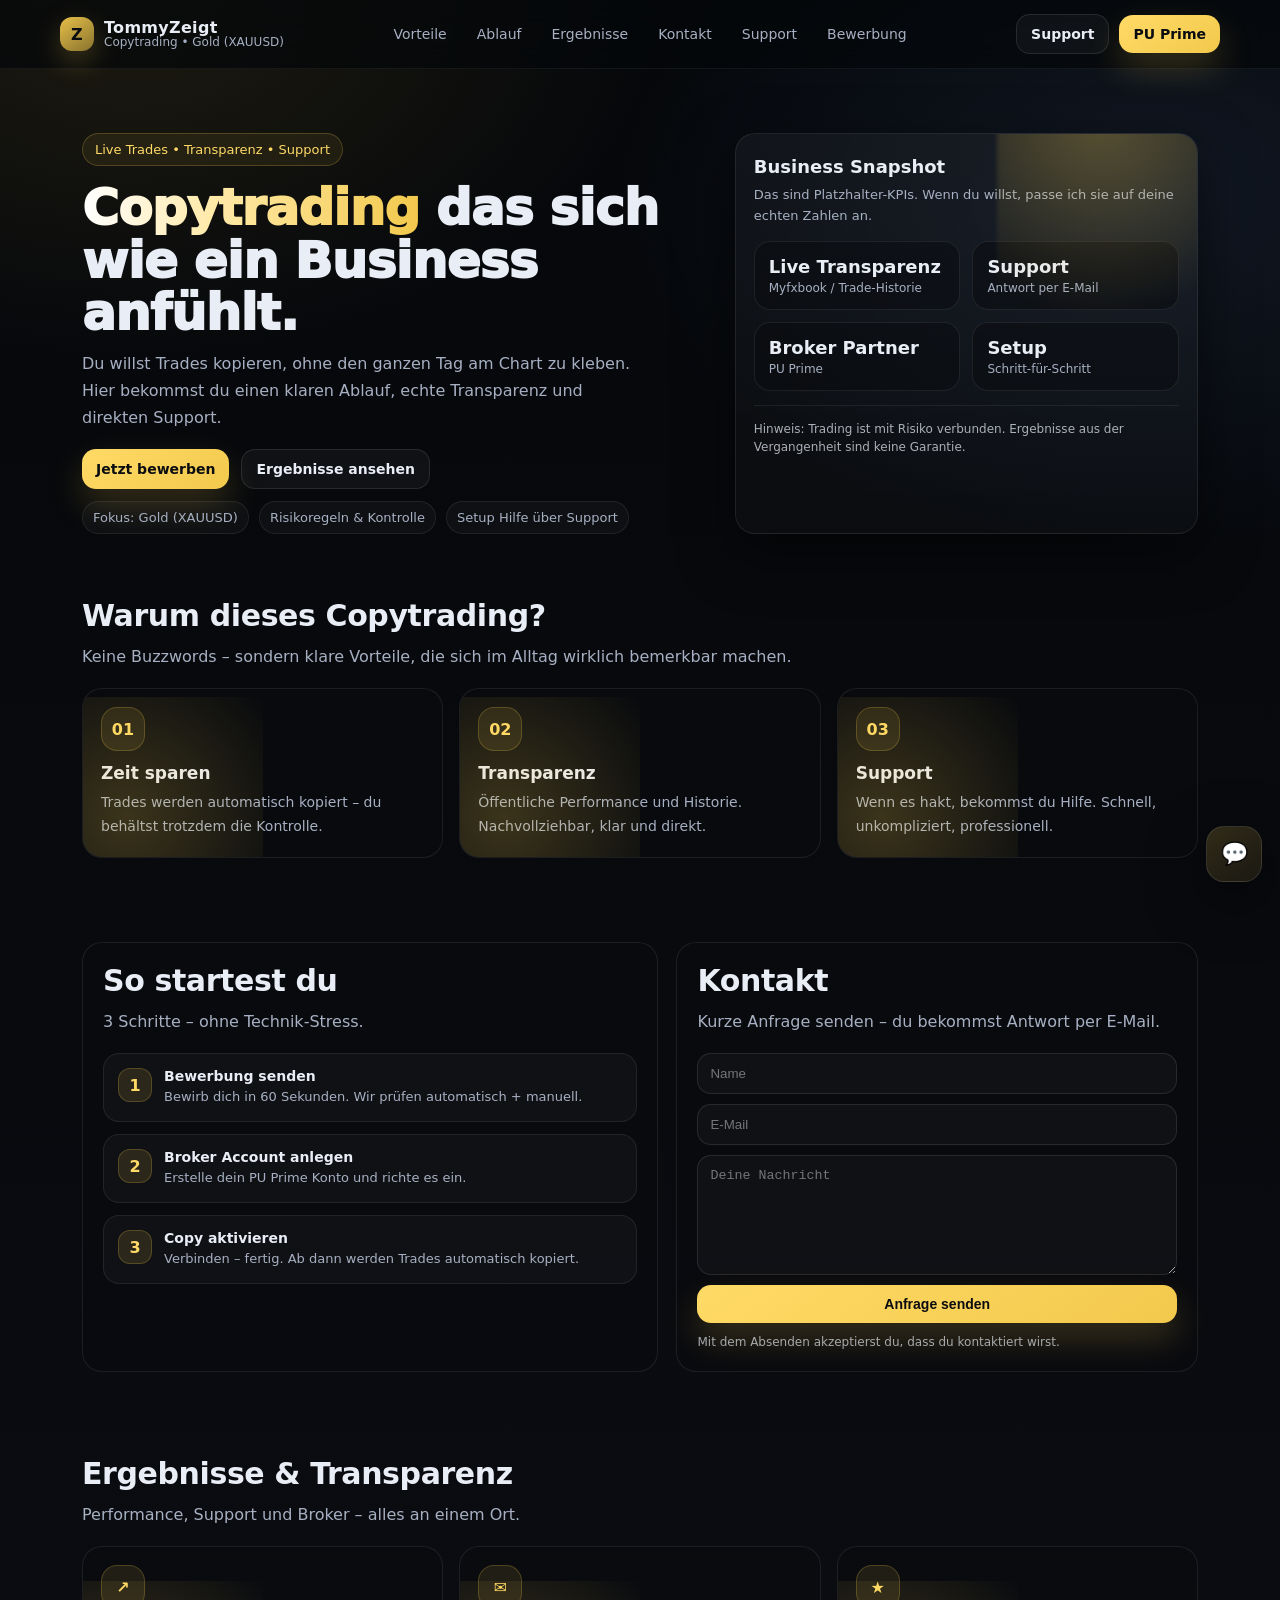
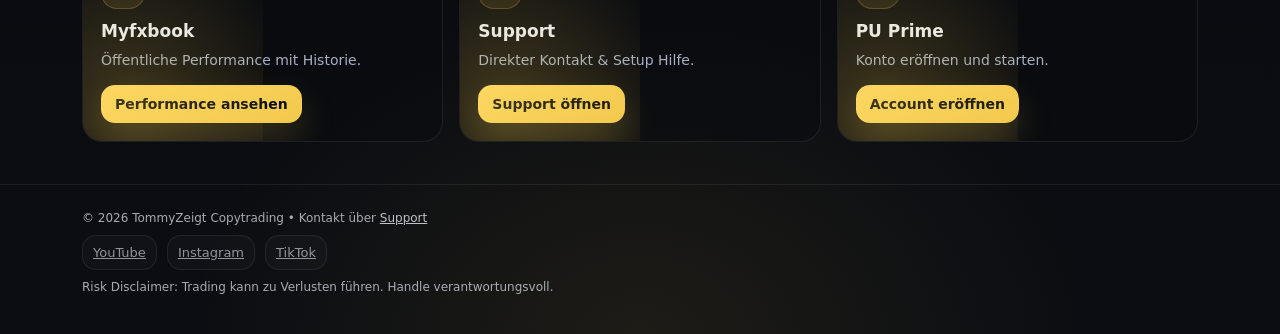
==== index.html @ 6c04a6e8 "Add files via upload" ====
<!doctype html>
<html lang="de">
<head>
  <meta charset="utf-8" />
  <meta name="viewport" content="width=device-width, initial-scale=1" />
  <title>TommyZeigt Copytrading</title>
  <meta name="description" content="Copytrading für XAUUSD (Gold) – klare Regeln, Transparenz, Support. Starte in wenigen Minuten." />
  <link rel="icon" href="assets/favicon.svg" />
  <style>
:root{
  --bg0:#05070a; --bg1:#0b0d12;
  --text:#e9edf5; --muted:#a7b0c2;
  --gold:#f2c94c; --gold2:#ffda66;
  --shadow: 0 18px 55px rgba(0,0,0,.55);
  --radius:20px; --max:1160px;
  --font: ui-sans-serif, system-ui, -apple-system, Segoe UI, Roboto, Helvetica, Arial, "Apple Color Emoji","Segoe UI Emoji";
}
*{box-sizing:border-box}
html{scroll-behavior:smooth}
body{
  margin:0; font-family:var(--font); color:var(--text);
  background:
    radial-gradient(900px 600px at 10% 0%, rgba(242,201,76,.10), transparent 60%),
    radial-gradient(900px 600px at 90% 10%, rgba(120,170,255,.10), transparent 60%),
    radial-gradient(700px 520px at 50% 100%, rgba(242,201,76,.08), transparent 65%),
    linear-gradient(180deg, var(--bg0), var(--bg1));
}
a{color:inherit; text-decoration:none}
.container{max-width:var(--max); margin:0 auto; padding:0 22px}
.nav{
  position:sticky; top:0; z-index:50;
  backdrop-filter: blur(14px);
  background: rgba(5,7,10,.72);
  border-bottom:1px solid rgba(255,255,255,.06);
}
.nav-inner{display:flex; align-items:center; justify-content:space-between; padding:14px 0; gap:14px}
.brand{display:flex; align-items:center; gap:10px}
.logo{
  width:34px; height:34px; border-radius:12px;
  background: linear-gradient(145deg, rgba(242,201,76,.95), rgba(242,201,76,.55));
  box-shadow: 0 10px 28px rgba(242,201,76,.25);
  position:relative;
}
.logo:after{
  content:"Z"; position:absolute; inset:0;
  display:flex; align-items:center; justify-content:center;
  font-weight:900; letter-spacing:.5px; color:#0a0c10;
}
.brand-text{display:flex; flex-direction:column; line-height:1.1}
.brand-text .top{font-weight:850; letter-spacing:.3px}
.brand-text .sub{font-size:12px; color:var(--muted)}
.links{display:flex; gap:10px; align-items:center; flex-wrap:wrap}
.links a{font-size:14px; color:var(--muted); padding:8px 10px; border-radius:12px}
.links a:hover{color:var(--text); background:rgba(255,255,255,.04)}
.cta{display:flex; gap:10px; align-items:center; flex-wrap:wrap; justify-content:flex-end}
.btn{
  display:inline-flex; align-items:center; justify-content:center; gap:10px;
  padding:11px 14px; border-radius:14px;
  border:1px solid rgba(255,255,255,.10);
  background:rgba(255,255,255,.04);
  color:var(--text); font-weight:800; font-size:14px;
  transition: transform .12s ease, background .12s ease, border-color .12s ease;
}
.btn:hover{transform: translateY(-1px); background:rgba(255,255,255,.06); border-color:rgba(255,255,255,.14)}
.btn-gold{
  background: linear-gradient(145deg, var(--gold2), var(--gold));
  color:#0a0c10; border:0;
  box-shadow: 0 16px 35px rgba(242,201,76,.20);
}
.btn-gold:hover{transform: translateY(-1px); box-shadow: 0 18px 45px rgba(242,201,76,.28)}
.hero{padding:64px 0 22px}
.hero-grid{display:grid; grid-template-columns: 1.15fr .85fr; gap:26px; align-items:stretch}
.kicker{
  display:inline-flex; align-items:center; gap:10px;
  padding:8px 12px; border-radius:999px;
  border:1px solid rgba(242,201,76,.22);
  background:rgba(242,201,76,.08);
  color:var(--gold2); font-size:13px;
}
.h1{margin:16px 0 10px; font-size:50px; line-height:1.05; letter-spacing:-.8px; font-weight:920}
.grad{
  background: linear-gradient(90deg, #ffffff, #ffe9a6 40%, #f2c94c);
  -webkit-background-clip:text; background-clip:text; color:transparent;
}
.lead{color:var(--muted); font-size:16px; line-height:1.7; margin:0 0 18px; max-width:56ch}
.hero-actions{display:flex; gap:12px; flex-wrap:wrap; margin:18px 0 10px}
.badges{display:flex; gap:10px; flex-wrap:wrap; margin-top:12px}
.badge{
  font-size:13px; color:var(--muted);
  padding:8px 10px; border-radius:999px;
  border:1px solid rgba(255,255,255,.08);
  background:rgba(255,255,255,.03);
}
.card{
  background: linear-gradient(180deg, rgba(255,255,255,.04), rgba(255,255,255,.02));
  border:1px solid rgba(255,255,255,.08);
  border-radius: var(--radius);
  box-shadow: var(--shadow);
}
.hero-card{padding:18px; position:relative; overflow:hidden; min-height: 320px}
.hero-card:before{
  content:""; position:absolute; inset:-120px -140px auto auto;
  width:340px; height:340px;
  background: radial-gradient(circle at 30% 30%, rgba(242,201,76,.30), transparent 60%);
  filter: blur(2px);
}
.hero-card h3{margin:4px 0 8px; font-size:18px}
.mini{color:var(--muted); font-size:13px; line-height:1.6}
.stat-grid{display:grid; grid-template-columns: 1fr 1fr; gap:12px; margin-top:14px}
.stat{padding:14px; border-radius:16px; background: rgba(10,12,16,.55); border:1px solid rgba(255,255,255,.08)}
.stat .v{font-size:18px; font-weight:850}
.stat .k{font-size:12px; color:var(--muted); margin-top:4px}
.sep{height:1px; background: rgba(255,255,255,.07); margin:14px 0}
.note{font-size:12px; color:rgba(233,237,245,.72); line-height:1.5}

.section{padding:42px 0}
.section h2{margin:0 0 10px; font-size:30px; letter-spacing:-.4px; font-weight:900}
.section p.top{margin:0 0 18px; color:var(--muted); line-height:1.7}
.grid3{display:grid; grid-template-columns: repeat(3, 1fr); gap:16px}
.feature{
  padding:18px; border-radius: var(--radius);
  background: rgba(10,12,16,.55);
  border: 1px solid rgba(255,255,255,.08);
  position:relative; overflow:hidden;
}
.feature:before{
  content:""; position:absolute; inset:auto auto -180px -160px;
  width:340px; height:340px;
  background: radial-gradient(circle at 60% 35%, rgba(242,201,76,.22), transparent 60%);
}
.icon{
  width:44px; height:44px; border-radius:16px;
  display:flex; align-items:center; justify-content:center;
  background: rgba(242,201,76,.10);
  border:1px solid rgba(242,201,76,.22);
  color: var(--gold2); font-weight:900;
}
.feature h3{margin:12px 0 8px; font-size:17px}
.feature p{margin:0; color:var(--muted); line-height:1.7; font-size:14px}

.split{display:grid; grid-template-columns: 1.05fr .95fr; gap:18px; align-items:stretch}
.panel{padding:20px; border-radius: var(--radius); background: rgba(10,12,16,.55); border:1px solid rgba(255,255,255,.08)}
.steps{display:grid; gap:12px}
.step{display:flex; gap:12px; align-items:flex-start; padding:14px; border-radius:16px; background: rgba(255,255,255,.03); border:1px solid rgba(255,255,255,.08)}
.num{width:34px; height:34px; border-radius:12px; display:flex; align-items:center; justify-content:center; background: rgba(242,201,76,.12); border:1px solid rgba(242,201,76,.22); color: var(--gold2); font-weight:900; flex: 0 0 auto}
.step b{display:block; font-size:14px; margin-bottom:3px}
.step span{display:block; color:var(--muted); font-size:13px; line-height:1.55}

.form{display:grid; gap:10px}
.input{width:100%; padding:12px 12px; border-radius:14px; border:1px solid rgba(255,255,255,.10); background: rgba(255,255,255,.03); color:var(--text); outline:none}
textarea.input{min-height:120px; resize:vertical}
.small{font-size:12px; color:rgba(233,237,245,.68); line-height:1.5}

.footer{padding:26px 0 40px; border-top:1px solid rgba(255,255,255,.07); color:rgba(233,237,245,.70); font-size:12px}
.footer a{color:rgba(233,237,245,.80); text-decoration:underline}
.tz-social{display:flex; gap:10px; align-items:center; flex-wrap:wrap; margin-top:10px}
.tz-social a{display:inline-flex; align-items:center; gap:8px; padding:9px 10px; border-radius:14px; border:1px solid rgba(255,255,255,.10); background: rgba(255,255,255,.03); color: rgba(233,237,245,.80); font-size:13px; opacity:.75; pointer-events:none}

.toast{position:fixed; left:50%; bottom:22px; transform:translateX(-50%); background: rgba(10,12,16,.85); border:1px solid rgba(255,255,255,.10); color: var(--text); padding:12px 14px; border-radius:14px; box-shadow: var(--shadow); display:none; max-width: min(720px, calc(100% - 28px))}
.toast.show{display:block; animation: pop .18s ease}
@keyframes pop{from{transform:translateX(-50%) translateY(6px); opacity:0} to{transform:translateX(-50%) translateY(0); opacity:1}}

@media (max-width: 980px){ .hero-grid, .split{grid-template-columns:1fr} .h1{font-size:40px} }
@media (max-width: 760px){ .grid3{grid-template-columns:1fr} .links{display:none} }

/* Chat Widget */
.tz-support-fab{
  position: fixed; right: 18px; bottom: 18px; z-index: 9999;
  width: 56px; height: 56px; border-radius: 18px;
  border: 1px solid rgba(255,255,255,.10);
  background: linear-gradient(145deg, rgba(242,201,76,.18), rgba(242,201,76,.08));
  color: #e9edf5; font-size: 22px; cursor: pointer;
  box-shadow: var(--shadow);
  transition: transform .12s ease, filter .12s ease;
}
.tz-support-fab:hover{ transform: translateY(-1px); filter: brightness(1.08); }
.tz-chat{
  position: fixed; right: 18px; bottom: 86px; z-index: 10000;
  width: min(380px, calc(100vw - 36px));
  border-radius: 20px;
  border: 1px solid rgba(255,255,255,.10);
  background: rgba(10,12,16,.92);
  backdrop-filter: blur(12px);
  box-shadow: var(--shadow);
  overflow: hidden;
  display: none;
}
.tz-chat.show{ display:block; animation: tzPop .18s ease; }
@keyframes tzPop{ from{ transform: translateY(8px); opacity:0 } to{ transform: translateY(0); opacity:1 } }
.tz-chat-head{
  display:flex; align-items:center; justify-content:space-between; gap:10px;
  padding: 12px 12px;
  border-bottom: 1px solid rgba(255,255,255,.08);
  background: rgba(255,255,255,.03);
}
.tz-chat-title{ font-weight: 900; letter-spacing:.2px; }
.tz-chat-actions{ display:flex; gap:8px; align-items:center; }
.tz-chip{
  padding: 7px 9px; border-radius: 12px;
  border: 1px solid rgba(255,255,255,.10);
  background: rgba(255,255,255,.04);
  color: rgba(233,237,245,.92);
  font-weight: 800; font-size: 12px; cursor:pointer;
}
.tz-chat-close{
  padding: 7px 10px; border-radius: 12px;
  border: 1px solid rgba(255,255,255,.10);
  background: rgba(255,255,255,.04);
  color: rgba(233,237,245,.92);
  font-weight: 900; cursor:pointer;
}
.tz-chat-body{ padding: 12px; height: 180px; overflow: auto; }
.tz-bubble{
  max-width: 90%;
  padding: 10px 12px;
  border-radius: 16px;
  margin: 0 0 10px;
  border: 1px solid rgba(255,255,255,.10);
  font-size: 13px;
  line-height: 1.5;
}
.tz-bubble-bot{ background: rgba(242,201,76,.08); border-color: rgba(242,201,76,.18); color: rgba(233,237,245,.92); }
.tz-bubble-user{ margin-left:auto; background: rgba(255,255,255,.04); color: rgba(233,237,245,.88); }
.tz-chat-form{ padding: 12px; display:grid; gap: 8px; border-top: 1px solid rgba(255,255,255,.08); }
.tz-chat-input{
  width: 100%; padding: 10px 10px; border-radius: 14px;
  border: 1px solid rgba(255,255,255,.10);
  background: rgba(255,255,255,.03);
  color: rgba(233,237,245,.92);
  outline: none; font-size: 13px;
}
.tz-chat-textarea{ min-height: 84px; resize: vertical; }
.tz-chat-send{
  padding: 11px 12px; border-radius: 14px; border: 0;
  background: linear-gradient(145deg, rgba(255,218,102,.95), rgba(242,201,76,.85));
  color: #0a0c10; font-weight: 900; cursor: pointer;
}
.tz-chat-small{ font-size: 12px; color: rgba(233,237,245,.68); line-height: 1.45; }
  </style>
</head>
<body>
  <header class="nav">
    <div class="container nav-inner">
      <div class="brand">
        <div class="logo" aria-hidden="true"></div>
        <div class="brand-text">
          <div class="top">TommyZeigt</div>
          <div class="sub">Copytrading • Gold (XAUUSD)</div>
        </div>
      </div>

      <nav class="links" aria-label="Seitenmenü">
        <a href="#vorteile" data-scroll>Vorteile</a>
        <a href="#ablauf" data-scroll>Ablauf</a>
        <a href="#proof" data-scroll>Ergebnisse</a>
        <a href="#kontakt" data-scroll>Kontakt</a>
        <a href="support.html">Support</a>
        <a href="apply.html">Bewerbung</a>
      </nav>

      <div class="cta">
        <a class="btn" href="support.html">Support</a>
        <a class="btn btn-gold" href="https://de.puprime.partners/forex-trading-account/?utm_source=promo&utm_medium=social&utm_campaign=RAF&utm_term=NA&utm_content=NA&c=jOA3lsRMqyLSI0uMpPz5Yw==" target="_blank" rel="noopener">PU Prime</a>
      </div>
    </div>
  </header>

  <main>
    <section class="hero">
      <div class="container hero-grid">
        <div>
          <div class="kicker">Live Trades • Transparenz • Support</div>
          <h1 class="h1"><span class="grad">Copytrading</span> das sich wie ein Business anfühlt.</h1>
          <p class="lead">Du willst Trades kopieren, ohne den ganzen Tag am Chart zu kleben. Hier bekommst du einen klaren Ablauf, echte Transparenz und direkten Support.</p>

          <div class="hero-actions">
            <a class="btn btn-gold" href="apply.html">Jetzt bewerben</a>
            <a class="btn" href="#proof" data-scroll>Ergebnisse ansehen</a>
          </div>

          <div class="badges">
            <div class="badge">Fokus: Gold (XAUUSD)</div>
            <div class="badge">Risikoregeln & Kontrolle</div>
            <div class="badge">Setup Hilfe über Support</div>
          </div>
        </div>

        <aside class="card hero-card">
          <h3>Business Snapshot</h3>
          <div class="mini">Das sind Platzhalter-KPIs. Wenn du willst, passe ich sie auf deine echten Zahlen an.</div>

          <div class="stat-grid" role="list">
            <div class="stat" role="listitem">
              <div class="v">Live Transparenz</div>
              <div class="k">Myfxbook / Trade-Historie</div>
            </div>
            <div class="stat" role="listitem">
              <div class="v">Support</div>
              <div class="k">Antwort per E-Mail</div>
            </div>
            <div class="stat" role="listitem">
              <div class="v">Broker Partner</div>
              <div class="k">PU Prime</div>
            </div>
            <div class="stat" role="listitem">
              <div class="v">Setup</div>
              <div class="k">Schritt-für-Schritt</div>
            </div>
          </div>

          <div class="sep"></div>
          <div class="note">Hinweis: Trading ist mit Risiko verbunden. Ergebnisse aus der Vergangenheit sind keine Garantie.</div>
        </aside>
      </div>
    </section>

    <section id="vorteile" class="section">
      <div class="container">
        <h2>Warum dieses Copytrading?</h2>
        <p class="top">Keine Buzzwords – sondern klare Vorteile, die sich im Alltag wirklich bemerkbar machen.</p>

        <div class="grid3">
          <div class="feature">
            <div class="icon">01</div>
            <h3>Zeit sparen</h3>
            <p>Trades werden automatisch kopiert – du behältst trotzdem die Kontrolle.</p>
          </div>
          <div class="feature">
            <div class="icon">02</div>
            <h3>Transparenz</h3>
            <p>Öffentliche Performance und Historie. Nachvollziehbar, klar und direkt.</p>
          </div>
          <div class="feature">
            <div class="icon">03</div>
            <h3>Support</h3>
            <p>Wenn es hakt, bekommst du Hilfe. Schnell, unkompliziert, professionell.</p>
          </div>
        </div>
      </div>
    </section>

    <section id="ablauf" class="section">
      <div class="container split">
        <div class="panel">
          <h2>So startest du</h2>
          <p class="top">3 Schritte – ohne Technik-Stress.</p>

          <div class="steps">
            <div class="step">
              <div class="num">1</div>
              <div>
                <b>Bewerbung senden</b>
                <span>Bewirb dich in 60 Sekunden. Wir prüfen automatisch + manuell.</span>
              </div>
            </div>
            <div class="step">
              <div class="num">2</div>
              <div>
                <b>Broker Account anlegen</b>
                <span>Erstelle dein PU Prime Konto und richte es ein.</span>
              </div>
            </div>
            <div class="step">
              <div class="num">3</div>
              <div>
                <b>Copy aktivieren</b>
                <span>Verbinden – fertig. Ab dann werden Trades automatisch kopiert.</span>
              </div>
            </div>
          </div>
        </div>

        <div class="panel" id="kontakt">
          <h2>Kontakt</h2>
          <p class="top">Kurze Anfrage senden – du bekommst Antwort per E-Mail.</p>

          <form id="leadForm" class="form" action="https://formspree.io/f/mkovrqqq" method="POST">
            <input type="hidden" name="_subject" value="Lead – TommyZeigt Website" />
            <input type="hidden" name="_redirect" value="thankyou.html" />
            <input class="input" type="text" name="name" placeholder="Name" required />
            <input class="input" type="email" name="email" placeholder="E-Mail" required />
            <textarea class="input" name="message" placeholder="Deine Nachricht"></textarea>
            <button class="btn btn-gold" type="submit">Anfrage senden</button>
            <div class="small">Mit dem Absenden akzeptierst du, dass du kontaktiert wirst.</div>
          </form>
        </div>
      </div>
    </section>

    <section id="proof" class="section">
      <div class="container">
        <h2>Ergebnisse & Transparenz</h2>
        <p class="top">Performance, Support und Broker – alles an einem Ort.</p>

        <div class="grid3">
          <div class="feature">
            <div class="icon">↗</div>
            <h3>Myfxbook</h3>
            <p>Öffentliche Performance mit Historie.</p>
            <div style="margin-top:12px">
              <a class="btn btn-gold" href="https://www.myfxbook.com/portfolio/tommyzeigt/11931259" target="_blank" rel="noopener">Performance ansehen</a>
            </div>
          </div>

          <div class="feature">
            <div class="icon">✉</div>
            <h3>Support</h3>
            <p>Direkter Kontakt & Setup Hilfe.</p>
            <div style="margin-top:12px">
              <a class="btn btn-gold" href="support.html">Support öffnen</a>
            </div>
          </div>

          <div class="feature">
            <div class="icon">★</div>
            <h3>PU Prime</h3>
            <p>Konto eröffnen und starten.</p>
            <div style="margin-top:12px">
              <a class="btn btn-gold" href="https://de.puprime.partners/forex-trading-account/?utm_source=promo&utm_medium=social&utm_campaign=RAF&utm_term=NA&utm_content=NA&c=jOA3lsRMqyLSI0uMpPz5Yw==" target="_blank" rel="noopener">Account eröffnen</a>
            </div>
          </div>
        </div>
      </div>
    </section>

    <section class="footer">
      <div class="container">
        <div>© <span id="y"></span> TommyZeigt Copytrading • Kontakt über <a href="support.html">Support</a></div>
        <div class="tz-social">
          <a href="#" aria-disabled="true">YouTube</a>
          <a href="#" aria-disabled="true">Instagram</a>
          <a href="#" aria-disabled="true">TikTok</a>
        </div>
        <div style="margin-top:10px">Risk Disclaimer: Trading kann zu Verlusten führen. Handle verantwortungsvoll.</div>
      </div>
    </section>
  </main>

  <div id="toast" class="toast" aria-live="polite"></div>

  <button id="tzSupportFab" class="tz-support-fab" type="button" aria-label="Support Chat öffnen">💬</button>

  <div id="tzChat" class="tz-chat" aria-hidden="true">
    <div class="tz-chat-head">
      <div class="tz-chat-title">Support</div>
      <div class="tz-chat-actions">
        <button type="button" class="tz-chip" data-lang="de">DE</button>
        <button type="button" class="tz-chip" data-lang="en">EN</button>
        <button type="button" class="tz-chat-close" aria-label="Schließen" id="tzChatClose">✕</button>
      </div>
    </div>

    <div class="tz-chat-body" id="tzChatBody">
      <div class="tz-bubble tz-bubble-bot" id="tzChatIntro"></div>
    </div>

    <form class="tz-chat-form" id="tzChatForm">
      <input class="tz-chat-input" name="email" type="email" placeholder="E-Mail" required />
      <input class="tz-chat-input" name="name" type="text" placeholder="Name" required />
      <textarea class="tz-chat-input tz-chat-textarea" name="message" placeholder="Nachricht" required></textarea>
      <button class="tz-chat-send" type="submit">Senden</button>
      <div class="tz-chat-small">Deine Nachricht wird per E-Mail zugestellt. Deine E-Mail bleibt verborgen.</div>
    </form>
  </div>

  <script>
(function(){
  const FORM_ENDPOINT = 'https://formspree.io/f/mkovrqqq';

  const toast = document.getElementById('toast');
  function showToast(msg){
    if(!toast) return;
    toast.textContent = msg;
    toast.classList.add('show');
    clearTimeout(window.__t);
    window.__t = setTimeout(()=>toast.classList.remove('show'), 3200);
  }

  document.querySelectorAll('a[data-scroll]').forEach(a=>{
    a.addEventListener('click', (e)=>{
      const id = a.getAttribute('href');
      if(id && id.startsWith('#')){
        e.preventDefault();
        const el = document.querySelector(id);
        if(el) el.scrollIntoView({behavior:'smooth', block:'start'});
      }
    });
  });

  const y = document.getElementById('y');
  if(y) y.textContent = new Date().getFullYear();

  const lead = document.getElementById('leadForm');
  if(lead) lead.addEventListener('submit', ()=>showToast('Wird gesendet…'));

  const fab = document.getElementById('tzSupportFab');
  const chat = document.getElementById('tzChat');
  const closeBtn = document.getElementById('tzChatClose');
  const intro = document.getElementById('tzChatIntro');
  const body = document.getElementById('tzChatBody');
  const form = document.getElementById('tzChatForm');
  let lang = (navigator.language || 'de').toLowerCase().startsWith('de') ? 'de' : 'en';

  const copy = {
    de: {
      intro: "Hi 👋 Schreib hier deine Anfrage. Deine Nachricht wird per E-Mail zugestellt.",
      sent: "Gesendet ✅ Wir melden uns so schnell wie möglich.",
      err: "Konnte gerade nicht senden. Bitte später nochmal versuchen."
    },
    en: {
      intro: "Hi 👋 Send your request here. Your message will be delivered by email.",
      sent: "Sent ✅ We'll reply as soon as possible.",
      err: "Could not send right now. Please try again later."
    }
  };

  function setLang(l){
    lang = l;
    if(intro) intro.textContent = copy[lang].intro;
  }

  function bubble(text, cls){
    if(!body) return;
    const div = document.createElement('div');
    div.className = 'tz-bubble ' + cls;
    div.textContent = text;
    body.appendChild(div);
    body.scrollTop = body.scrollHeight;
  }

  async function send(payload){
    const res = await fetch(FORM_ENDPOINT, {
      method: "POST",
      headers: { "Accept":"application/json", "Content-Type":"application/json" },
      body: JSON.stringify(payload)
    });
    return res.ok;
  }

  function openChat(){
    if(!chat) return;
    chat.classList.add('show');
    chat.setAttribute('aria-hidden','false');
    setLang(lang);
  }

  function closeChat(){
    if(!chat) return;
    chat.classList.remove('show');
    chat.setAttribute('aria-hidden','true');
  }

  fab?.addEventListener('click', ()=> (chat?.classList.contains('show') ? closeChat() : openChat()));
  closeBtn?.addEventListener('click', closeChat);
  document.querySelectorAll('.tz-chip[data-lang]').forEach(b=>{
    b.addEventListener('click', ()=>setLang(b.getAttribute('data-lang')));
  });

  form?.addEventListener('submit', async (e)=>{
    e.preventDefault();
    const fd = new FormData(form);
    const name = String(fd.get('name')||'').trim();
    const email = String(fd.get('email')||'').trim();
    const message = String(fd.get('message')||'').trim();
    if(!name || !email || !message) return;

    bubble(name + ": " + message, "tz-bubble-user");
    const ok = await send({ name, email, message, source:"LiveChat", page: location.pathname });
    bubble(ok ? copy[lang].sent : copy[lang].err, "tz-bubble-bot");
    if(ok) form.reset();
  });
})();
  </script>
</body>
</html>
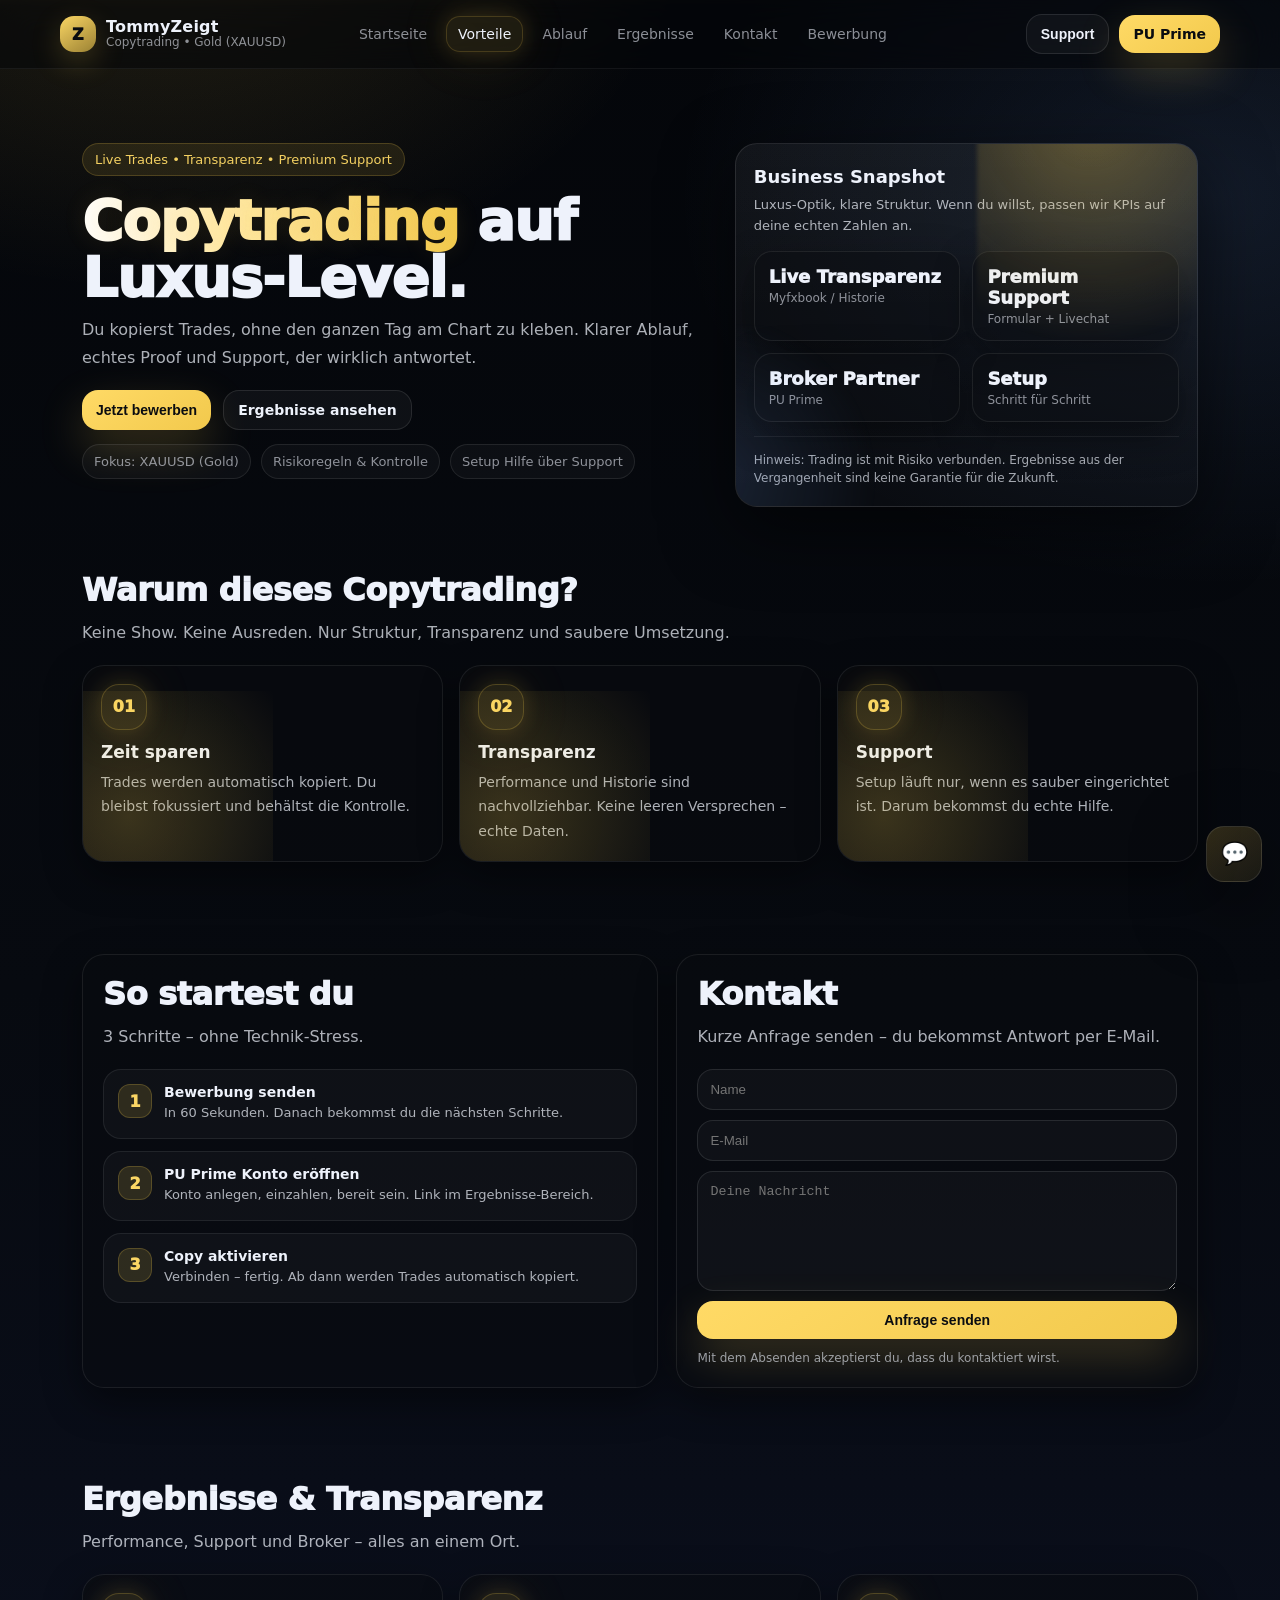
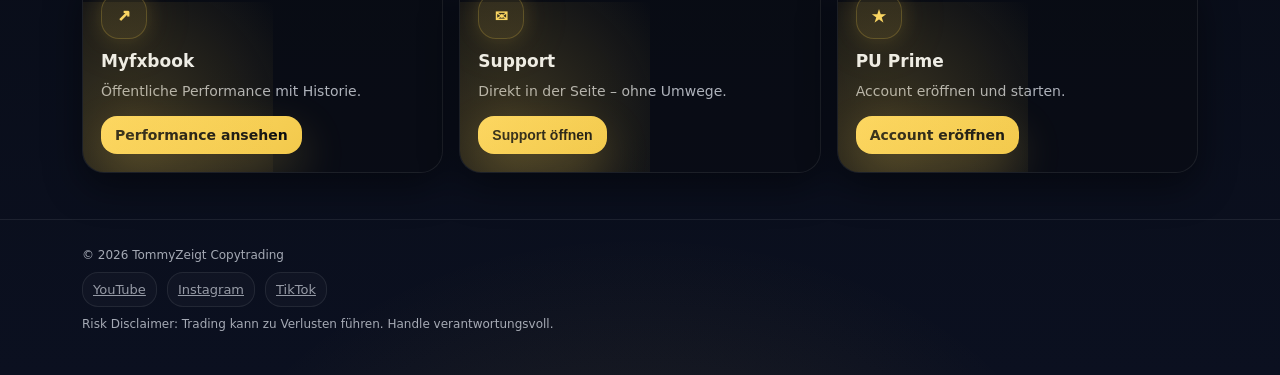
==== commit f3e883f1: "Add files via upload" ====
--- a/index.html
+++ b/index.html
@@ -4,241 +4,216 @@
   <meta charset="utf-8" />
   <meta name="viewport" content="width=device-width, initial-scale=1" />
   <title>TommyZeigt Copytrading</title>
-  <meta name="description" content="Copytrading für XAUUSD (Gold) – klare Regeln, Transparenz, Support. Starte in wenigen Minuten." />
+  <meta name="description" content="Copytrading für XAUUSD (Gold) – Luxus-Branding, klare Regeln, Transparenz, Support. Starte in wenigen Minuten." />
   <link rel="icon" href="assets/favicon.svg" />
+  <meta name="theme-color" content="#05070a" />
   <style>
 :root{
-  --bg0:#05070a; --bg1:#0b0d12;
-  --text:#e9edf5; --muted:#a7b0c2;
-  --gold:#f2c94c; --gold2:#ffda66;
-  --shadow: 0 18px 55px rgba(0,0,0,.55);
-  --radius:20px; --max:1160px;
+  --bg0:#04060a;
+  --bg1:#070a10;
+  --bg2:#0b1020;
+  --stroke: rgba(255,255,255,.10);
+  --text:#eef2fb;
+  --muted: rgba(238,242,251,.72);
+  --muted2: rgba(238,242,251,.58);
+  --gold:#f2c94c;
+  --gold2:#ffda66;
+  --glow: 0 0 22px rgba(242,201,76,.18), 0 0 60px rgba(242,201,76,.10);
+  --shadow: 0 22px 70px rgba(0,0,0,.55);
+  --shadow2: 0 14px 38px rgba(0,0,0,.45);
+  --radius: 22px;
+  --max: 1160px;
   --font: ui-sans-serif, system-ui, -apple-system, Segoe UI, Roboto, Helvetica, Arial, "Apple Color Emoji","Segoe UI Emoji";
 }
-*{box-sizing:border-box}
-html{scroll-behavior:smooth}
+*{ box-sizing:border-box; }
+html{ scroll-behavior:smooth; }
 body{
-  margin:0; font-family:var(--font); color:var(--text);
+  margin:0;
+  font-family: var(--font);
+  color: var(--text);
   background:
-    radial-gradient(900px 600px at 10% 0%, rgba(242,201,76,.10), transparent 60%),
-    radial-gradient(900px 600px at 90% 10%, rgba(120,170,255,.10), transparent 60%),
-    radial-gradient(700px 520px at 50% 100%, rgba(242,201,76,.08), transparent 65%),
-    linear-gradient(180deg, var(--bg0), var(--bg1));
-}
-a{color:inherit; text-decoration:none}
-.container{max-width:var(--max); margin:0 auto; padding:0 22px}
+    radial-gradient(900px 650px at 12% -5%, rgba(242,201,76,.14), transparent 60%),
+    radial-gradient(900px 650px at 95% 10%, rgba(120,170,255,.12), transparent 60%),
+    radial-gradient(700px 520px at 50% 110%, rgba(242,201,76,.10), transparent 65%),
+    linear-gradient(180deg, var(--bg0), var(--bg1) 50%, var(--bg2));
+  overflow-x:hidden;
+}
+a{ color:inherit; text-decoration:none; }
+.container{ max-width: var(--max); margin: 0 auto; padding: 0 22px; }
+::selection{ background: rgba(242,201,76,.30); }
+
+.top-sheen{
+  position:fixed; inset:-40vh -30vw auto -30vw;
+  height:40vh;
+  background: radial-gradient(circle at 30% 40%, rgba(242,201,76,.12), transparent 55%);
+  pointer-events:none;
+  filter: blur(6px);
+  z-index:0;
+}
+
 .nav{
-  position:sticky; top:0; z-index:50;
-  backdrop-filter: blur(14px);
-  background: rgba(5,7,10,.72);
-  border-bottom:1px solid rgba(255,255,255,.06);
-}
-.nav-inner{display:flex; align-items:center; justify-content:space-between; padding:14px 0; gap:14px}
-.brand{display:flex; align-items:center; gap:10px}
+  position: sticky;
+  top: 0;
+  z-index: 50;
+  border-bottom: 1px solid rgba(255,255,255,.06);
+  background: rgba(5,7,10,.55);
+  backdrop-filter: blur(16px);
+}
+.nav-inner{
+  display:flex;
+  align-items:center;
+  justify-content:space-between;
+  padding: 14px 0;
+  gap: 14px;
+}
+.brand{ display:flex; align-items:center; gap: 10px; min-width: 210px; }
 .logo{
-  width:34px; height:34px; border-radius:12px;
-  background: linear-gradient(145deg, rgba(242,201,76,.95), rgba(242,201,76,.55));
-  box-shadow: 0 10px 28px rgba(242,201,76,.25);
+  width: 36px; height: 36px; border-radius: 14px;
+  background: linear-gradient(145deg, rgba(255,218,102,.98), rgba(242,201,76,.62));
+  box-shadow: 0 10px 30px rgba(242,201,76,.22);
   position:relative;
 }
 .logo:after{
-  content:"Z"; position:absolute; inset:0;
+  content:"Z";
+  position:absolute; inset:0;
   display:flex; align-items:center; justify-content:center;
-  font-weight:900; letter-spacing:.5px; color:#0a0c10;
-}
-.brand-text{display:flex; flex-direction:column; line-height:1.1}
-.brand-text .top{font-weight:850; letter-spacing:.3px}
-.brand-text .sub{font-size:12px; color:var(--muted)}
-.links{display:flex; gap:10px; align-items:center; flex-wrap:wrap}
-.links a{font-size:14px; color:var(--muted); padding:8px 10px; border-radius:12px}
-.links a:hover{color:var(--text); background:rgba(255,255,255,.04)}
-.cta{display:flex; gap:10px; align-items:center; flex-wrap:wrap; justify-content:flex-end}
+  font-weight: 950;
+  letter-spacing: .4px;
+  color:#0a0c10;
+}
+.brand-text{ display:flex; flex-direction:column; line-height:1.05; }
+.brand-text .top{ font-weight: 900; letter-spacing:.2px; }
+.brand-text .sub{ font-size: 12px; color: var(--muted2); }
+
+.links{ display:flex; gap: 8px; align-items:center; flex-wrap:wrap; justify-content:center; }
+.links a{
+  font-size: 14px;
+  color: var(--muted2);
+  padding: 9px 11px;
+  border-radius: 14px;
+  transition: background .15s ease, color .15s ease, transform .15s ease, box-shadow .15s ease;
+}
+.links a:hover{ color: var(--text); background: rgba(255,255,255,.05); transform: translateY(-1px); }
+.links a.active{ color: var(--text); background: rgba(242,201,76,.10); border: 1px solid rgba(242,201,76,.18); box-shadow: var(--glow); }
+
+.cta{ display:flex; gap: 10px; align-items:center; flex-wrap:wrap; justify-content:flex-end; min-width: 260px; }
+
 .btn{
-  display:inline-flex; align-items:center; justify-content:center; gap:10px;
-  padding:11px 14px; border-radius:14px;
-  border:1px solid rgba(255,255,255,.10);
-  background:rgba(255,255,255,.04);
-  color:var(--text); font-weight:800; font-size:14px;
-  transition: transform .12s ease, background .12s ease, border-color .12s ease;
-}
-.btn:hover{transform: translateY(-1px); background:rgba(255,255,255,.06); border-color:rgba(255,255,255,.14)}
-.btn-gold{
-  background: linear-gradient(145deg, var(--gold2), var(--gold));
-  color:#0a0c10; border:0;
-  box-shadow: 0 16px 35px rgba(242,201,76,.20);
-}
-.btn-gold:hover{transform: translateY(-1px); box-shadow: 0 18px 45px rgba(242,201,76,.28)}
-.hero{padding:64px 0 22px}
-.hero-grid{display:grid; grid-template-columns: 1.15fr .85fr; gap:26px; align-items:stretch}
-.kicker{
-  display:inline-flex; align-items:center; gap:10px;
-  padding:8px 12px; border-radius:999px;
-  border:1px solid rgba(242,201,76,.22);
-  background:rgba(242,201,76,.08);
-  color:var(--gold2); font-size:13px;
-}
-.h1{margin:16px 0 10px; font-size:50px; line-height:1.05; letter-spacing:-.8px; font-weight:920}
-.grad{
-  background: linear-gradient(90deg, #ffffff, #ffe9a6 40%, #f2c94c);
-  -webkit-background-clip:text; background-clip:text; color:transparent;
-}
-.lead{color:var(--muted); font-size:16px; line-height:1.7; margin:0 0 18px; max-width:56ch}
-.hero-actions{display:flex; gap:12px; flex-wrap:wrap; margin:18px 0 10px}
-.badges{display:flex; gap:10px; flex-wrap:wrap; margin-top:12px}
-.badge{
-  font-size:13px; color:var(--muted);
-  padding:8px 10px; border-radius:999px;
-  border:1px solid rgba(255,255,255,.08);
-  background:rgba(255,255,255,.03);
-}
-.card{
-  background: linear-gradient(180deg, rgba(255,255,255,.04), rgba(255,255,255,.02));
-  border:1px solid rgba(255,255,255,.08);
-  border-radius: var(--radius);
-  box-shadow: var(--shadow);
-}
-.hero-card{padding:18px; position:relative; overflow:hidden; min-height: 320px}
-.hero-card:before{
-  content:""; position:absolute; inset:-120px -140px auto auto;
-  width:340px; height:340px;
-  background: radial-gradient(circle at 30% 30%, rgba(242,201,76,.30), transparent 60%);
-  filter: blur(2px);
-}
-.hero-card h3{margin:4px 0 8px; font-size:18px}
-.mini{color:var(--muted); font-size:13px; line-height:1.6}
-.stat-grid{display:grid; grid-template-columns: 1fr 1fr; gap:12px; margin-top:14px}
-.stat{padding:14px; border-radius:16px; background: rgba(10,12,16,.55); border:1px solid rgba(255,255,255,.08)}
-.stat .v{font-size:18px; font-weight:850}
-.stat .k{font-size:12px; color:var(--muted); margin-top:4px}
-.sep{height:1px; background: rgba(255,255,255,.07); margin:14px 0}
-.note{font-size:12px; color:rgba(233,237,245,.72); line-height:1.5}
-
-.section{padding:42px 0}
-.section h2{margin:0 0 10px; font-size:30px; letter-spacing:-.4px; font-weight:900}
-.section p.top{margin:0 0 18px; color:var(--muted); line-height:1.7}
-.grid3{display:grid; grid-template-columns: repeat(3, 1fr); gap:16px}
-.feature{
-  padding:18px; border-radius: var(--radius);
-  background: rgba(10,12,16,.55);
-  border: 1px solid rgba(255,255,255,.08);
-  position:relative; overflow:hidden;
-}
-.feature:before{
-  content:""; position:absolute; inset:auto auto -180px -160px;
-  width:340px; height:340px;
-  background: radial-gradient(circle at 60% 35%, rgba(242,201,76,.22), transparent 60%);
-}
-.icon{
-  width:44px; height:44px; border-radius:16px;
-  display:flex; align-items:center; justify-content:center;
-  background: rgba(242,201,76,.10);
-  border:1px solid rgba(242,201,76,.22);
-  color: var(--gold2); font-weight:900;
-}
-.feature h3{margin:12px 0 8px; font-size:17px}
-.feature p{margin:0; color:var(--muted); line-height:1.7; font-size:14px}
-
-.split{display:grid; grid-template-columns: 1.05fr .95fr; gap:18px; align-items:stretch}
-.panel{padding:20px; border-radius: var(--radius); background: rgba(10,12,16,.55); border:1px solid rgba(255,255,255,.08)}
-.steps{display:grid; gap:12px}
-.step{display:flex; gap:12px; align-items:flex-start; padding:14px; border-radius:16px; background: rgba(255,255,255,.03); border:1px solid rgba(255,255,255,.08)}
-.num{width:34px; height:34px; border-radius:12px; display:flex; align-items:center; justify-content:center; background: rgba(242,201,76,.12); border:1px solid rgba(242,201,76,.22); color: var(--gold2); font-weight:900; flex: 0 0 auto}
-.step b{display:block; font-size:14px; margin-bottom:3px}
-.step span{display:block; color:var(--muted); font-size:13px; line-height:1.55}
-
-.form{display:grid; gap:10px}
-.input{width:100%; padding:12px 12px; border-radius:14px; border:1px solid rgba(255,255,255,.10); background: rgba(255,255,255,.03); color:var(--text); outline:none}
-textarea.input{min-height:120px; resize:vertical}
-.small{font-size:12px; color:rgba(233,237,245,.68); line-height:1.5}
-
-.footer{padding:26px 0 40px; border-top:1px solid rgba(255,255,255,.07); color:rgba(233,237,245,.70); font-size:12px}
-.footer a{color:rgba(233,237,245,.80); text-decoration:underline}
-.tz-social{display:flex; gap:10px; align-items:center; flex-wrap:wrap; margin-top:10px}
-.tz-social a{display:inline-flex; align-items:center; gap:8px; padding:9px 10px; border-radius:14px; border:1px solid rgba(255,255,255,.10); background: rgba(255,255,255,.03); color: rgba(233,237,245,.80); font-size:13px; opacity:.75; pointer-events:none}
-
-.toast{position:fixed; left:50%; bottom:22px; transform:translateX(-50%); background: rgba(10,12,16,.85); border:1px solid rgba(255,255,255,.10); color: var(--text); padding:12px 14px; border-radius:14px; box-shadow: var(--shadow); display:none; max-width: min(720px, calc(100% - 28px))}
-.toast.show{display:block; animation: pop .18s ease}
-@keyframes pop{from{transform:translateX(-50%) translateY(6px); opacity:0} to{transform:translateX(-50%) translateY(0); opacity:1}}
-
-@media (max-width: 980px){ .hero-grid, .split{grid-template-columns:1fr} .h1{font-size:40px} }
-@media (max-width: 760px){ .grid3{grid-template-columns:1fr} .links{display:none} }
-
-/* Chat Widget */
-.tz-support-fab{
-  position: fixed; right: 18px; bottom: 18px; z-index: 9999;
-  width: 56px; height: 56px; border-radius: 18px;
+  display:inline-flex; align-items:center; justify-content:center; gap: 10px;
+  padding: 11px 14px;
+  border-radius: 16px;
   border: 1px solid rgba(255,255,255,.10);
-  background: linear-gradient(145deg, rgba(242,201,76,.18), rgba(242,201,76,.08));
-  color: #e9edf5; font-size: 22px; cursor: pointer;
-  box-shadow: var(--shadow);
-  transition: transform .12s ease, filter .12s ease;
-}
+  background: rgba(255,255,255,.04);
+  color: var(--text);
+  font-weight: 850;
+  font-size: 14px;
+  cursor:pointer;
+  transition: transform .14s ease, background .14s ease, border-color .14s ease, box-shadow .14s ease;
+}
+.btn:hover{ transform: translateY(-1px); background: rgba(255,255,255,.06); border-color: rgba(255,255,255,.14); }
+.btn:active{ transform: translateY(0px) scale(.99); }
+.btn-gold{ border: 0; background: linear-gradient(145deg, var(--gold2), var(--gold)); color: #0a0c10; box-shadow: 0 18px 45px rgba(242,201,76,.22); }
+.btn-gold:hover{ box-shadow: 0 24px 60px rgba(242,201,76,.28); }
+
+.pill{ display:inline-flex; align-items:center; gap:10px; padding: 8px 12px; border-radius: 999px; border: 1px solid rgba(242,201,76,.20); background: rgba(242,201,76,.10); color: rgba(255,218,102,.95); font-size: 13px; }
+
+.hero{ position:relative; z-index:1; padding: 74px 0 18px; }
+.hero-grid{ display:grid; grid-template-columns: 1.15fr .85fr; gap: 26px; align-items: stretch; }
+.h1{ margin: 16px 0 10px; font-size: 56px; line-height: 1.02; letter-spacing: -1px; font-weight: 980; }
+.grad{ background: linear-gradient(90deg, #ffffff, #ffe9a6 38%, #f2c94c); -webkit-background-clip: text; background-clip: text; color: transparent; text-shadow: 0 0 25px rgba(242,201,76,.10); }
+.lead{ color: var(--muted); font-size: 16px; line-height: 1.75; margin: 0 0 18px; max-width: 60ch; }
+.hero-actions{ display:flex; gap: 12px; flex-wrap:wrap; margin: 18px 0 10px; }
+.badges{ display:flex; gap:10px; flex-wrap:wrap; margin-top: 14px; }
+.badge{ font-size: 13px; color: var(--muted2); padding: 9px 11px; border-radius: 999px; border: 1px solid rgba(255,255,255,.09); background: rgba(255,255,255,.03); }
+
+.glass-card{ border-radius: var(--radius); border: 1px solid rgba(255,255,255,.10); background: linear-gradient(180deg, rgba(255,255,255,.05), rgba(255,255,255,.02)); box-shadow: var(--shadow); overflow:hidden; }
+.hero-card{ padding: 18px; position:relative; min-height: 340px; }
+.hero-card:before{ content:""; position:absolute; inset:-140px -160px auto auto; width: 380px; height: 380px; background: radial-gradient(circle at 30% 30%, rgba(242,201,76,.33), transparent 60%); filter: blur(2px); }
+.hero-card:after{ content:""; position:absolute; inset:auto auto -160px -160px; width: 340px; height: 340px; background: radial-gradient(circle at 40% 45%, rgba(120,170,255,.14), transparent 60%); filter: blur(2px); }
+.hero-card h3{ margin: 4px 0 8px; font-size: 18px; }
+.mini{ color: var(--muted); font-size: 13px; line-height: 1.6; }
+.sep{ height:1px; background: rgba(255,255,255,.08); margin: 14px 0; }
+
+.stat-grid{ display:grid; grid-template-columns: 1fr 1fr; gap: 12px; margin-top: 14px; }
+.stat{ padding: 14px; border-radius: 18px; background: rgba(10,12,16,.50); border: 1px solid rgba(255,255,255,.08); box-shadow: var(--shadow2); }
+.stat .v{ font-size: 18px; font-weight: 920; }
+.stat .k{ font-size: 12px; color: var(--muted2); margin-top: 4px; }
+
+.note{ font-size: 12px; color: rgba(238,242,251,.68); line-height: 1.55; }
+
+.section{ position:relative; z-index:1; padding: 46px 0; }
+.section h2{ margin:0 0 10px; font-size: 32px; letter-spacing: -.4px; font-weight: 960; }
+.section p.top{ margin:0 0 18px; color: var(--muted); line-height:1.75; }
+
+.grid3{ display:grid; grid-template-columns: repeat(3, 1fr); gap: 16px; }
+.feature{ padding: 18px; border-radius: var(--radius); background: rgba(10,12,16,.48); border: 1px solid rgba(255,255,255,.08); box-shadow: var(--shadow2); position:relative; overflow:hidden; }
+.feature:before{ content:""; position:absolute; inset:auto auto -190px -170px; width: 360px; height: 360px; background: radial-gradient(circle at 60% 35%, rgba(242,201,76,.22), transparent 60%); }
+.icon{ width: 46px; height: 46px; border-radius: 18px; display:flex; align-items:center; justify-content:center; background: rgba(242,201,76,.12); border: 1px solid rgba(242,201,76,.22); color: rgba(255,218,102,.98); font-weight: 950; box-shadow: var(--glow); }
+.feature h3{ margin: 12px 0 8px; font-size: 17px; }
+.feature p{ margin:0; color: var(--muted); line-height:1.75; font-size: 14px; }
+
+.split{ display:grid; grid-template-columns: 1.05fr .95fr; gap: 18px; align-items: stretch; }
+.panel{ padding: 20px; border-radius: var(--radius); background: rgba(10,12,16,.48); border: 1px solid rgba(255,255,255,.08); box-shadow: var(--shadow2); }
+.steps{ display:grid; gap: 12px; }
+.step{ display:flex; gap: 12px; align-items:flex-start; padding: 14px; border-radius: 18px; background: rgba(255,255,255,.03); border: 1px solid rgba(255,255,255,.08); }
+.num{ width: 34px; height: 34px; border-radius: 12px; display:flex; align-items:center; justify-content:center; background: rgba(242,201,76,.14); border: 1px solid rgba(242,201,76,.22); color: rgba(255,218,102,.98); font-weight: 950; flex: 0 0 auto; }
+.step b{ display:block; font-size: 14px; margin-bottom: 3px; }
+.step span{ display:block; color: var(--muted); font-size: 13px; line-height: 1.6; }
+
+.form{ display:grid; gap: 10px; }
+.input{ width: 100%; padding: 12px 12px; border-radius: 16px; border: 1px solid rgba(255,255,255,.10); background: rgba(255,255,255,.03); color: var(--text); outline: none; }
+textarea.input{ min-height: 120px; resize: vertical; }
+select.input{ -webkit-appearance:none; appearance:none; background-image: linear-gradient(45deg, transparent 50%, rgba(238,242,251,.7) 50%), linear-gradient(135deg, rgba(238,242,251,.7) 50%, transparent 50%); background-position: calc(100% - 18px) calc(1em + 2px), calc(100% - 13px) calc(1em + 2px); background-size:5px 5px, 5px 5px; background-repeat:no-repeat; padding-right:34px; }
+select.input option{ background:#0a0c10; color:#eef2fb; }
+.small{ font-size: 12px; color: rgba(238,242,251,.62); line-height: 1.5; }
+
+.footer{ padding: 28px 0 44px; border-top: 1px solid rgba(255,255,255,.08); color: rgba(238,242,251,.68); font-size: 12px; }
+.footer a{ color: rgba(238,242,251,.85); text-decoration: underline; }
+.tz-social{ display:flex; gap:10px; align-items:center; flex-wrap:wrap; margin-top: 10px; }
+.tz-social a{ display:inline-flex; align-items:center; gap:8px; padding: 9px 10px; border-radius: 16px; border:1px solid rgba(255,255,255,.10); background: rgba(255,255,255,.03); color: rgba(238,242,251,.78); font-size: 13px; opacity:.78; pointer-events:none; }
+
+.toast{ position: fixed; left: 50%; bottom: 22px; transform: translateX(-50%); background: rgba(10,12,16,.85); border: 1px solid rgba(255,255,255,.10); color: var(--text); padding: 12px 14px; border-radius: 16px; box-shadow: var(--shadow); display:none; max-width: min(720px, calc(100% - 28px)); }
+.toast.show{ display:block; animation: pop .18s ease; }
+@keyframes pop{ from{ transform:translateX(-50%) translateY(6px); opacity:0 } to{ transform:translateX(-50%) translateY(0); opacity:1 } }
+
+.tz-modal{ position:fixed; inset:0; z-index:20000; display:none; }
+.tz-modal.show{ display:block; }
+.tz-modal-backdrop{ position:absolute; inset:0; background: rgba(0,0,0,.64); backdrop-filter: blur(12px); }
+.tz-modal-panel{ position:relative; width: min(720px, calc(100% - 28px)); margin: 74px auto 28px; border-radius: 24px; border: 1px solid rgba(255,255,255,.10); background: rgba(10,12,16,.92); box-shadow: var(--shadow); overflow:hidden; }
+.tz-modal-head{ display:flex; align-items:center; justify-content:space-between; gap: 12px; padding: 14px 14px; border-bottom: 1px solid rgba(255,255,255,.08); background: rgba(255,255,255,.03); }
+.tz-modal-title{ font-weight: 980; letter-spacing:.2px; }
+.tz-modal-close{ padding: 8px 10px; border-radius: 14px; border: 1px solid rgba(255,255,255,.10); background: rgba(255,255,255,.04); color: rgba(238,242,251,.92); font-weight: 950; cursor:pointer; }
+.tz-modal-body{ padding: 14px; }
+.tz-modal-sub{ color: var(--muted); margin: 0 0 12px; line-height: 1.75; }
+
+.tz-support-fab{ position: fixed; right: 18px; bottom: 18px; z-index: 9999; width: 56px; height: 56px; border-radius: 18px; border: 1px solid rgba(255,255,255,.10); background: linear-gradient(145deg, rgba(242,201,76,.18), rgba(242,201,76,.08)); color: #eef2fb; font-size: 22px; cursor: pointer; box-shadow: var(--shadow); transition: transform .14s ease, filter .14s ease; }
 .tz-support-fab:hover{ transform: translateY(-1px); filter: brightness(1.08); }
-.tz-chat{
-  position: fixed; right: 18px; bottom: 86px; z-index: 10000;
-  width: min(380px, calc(100vw - 36px));
-  border-radius: 20px;
-  border: 1px solid rgba(255,255,255,.10);
-  background: rgba(10,12,16,.92);
-  backdrop-filter: blur(12px);
-  box-shadow: var(--shadow);
-  overflow: hidden;
-  display: none;
-}
+
+.tz-chat{ position: fixed; right: 18px; bottom: 86px; z-index: 10000; width: min(380px, calc(100vw - 36px)); border-radius: 22px; border: 1px solid rgba(255,255,255,.10); background: rgba(10,12,16,.92); backdrop-filter: blur(12px); box-shadow: var(--shadow); overflow:hidden; display:none; }
 .tz-chat.show{ display:block; animation: tzPop .18s ease; }
 @keyframes tzPop{ from{ transform: translateY(8px); opacity:0 } to{ transform: translateY(0); opacity:1 } }
-.tz-chat-head{
-  display:flex; align-items:center; justify-content:space-between; gap:10px;
-  padding: 12px 12px;
-  border-bottom: 1px solid rgba(255,255,255,.08);
-  background: rgba(255,255,255,.03);
-}
-.tz-chat-title{ font-weight: 900; letter-spacing:.2px; }
+.tz-chat-head{ display:flex; align-items:center; justify-content:space-between; gap:10px; padding: 12px 12px; border-bottom: 1px solid rgba(255,255,255,.08); background: rgba(255,255,255,.03); }
+.tz-chat-title{ font-weight: 980; letter-spacing:.2px; }
 .tz-chat-actions{ display:flex; gap:8px; align-items:center; }
-.tz-chip{
-  padding: 7px 9px; border-radius: 12px;
-  border: 1px solid rgba(255,255,255,.10);
-  background: rgba(255,255,255,.04);
-  color: rgba(233,237,245,.92);
-  font-weight: 800; font-size: 12px; cursor:pointer;
-}
-.tz-chat-close{
-  padding: 7px 10px; border-radius: 12px;
-  border: 1px solid rgba(255,255,255,.10);
-  background: rgba(255,255,255,.04);
-  color: rgba(233,237,245,.92);
-  font-weight: 900; cursor:pointer;
-}
-.tz-chat-body{ padding: 12px; height: 180px; overflow: auto; }
-.tz-bubble{
-  max-width: 90%;
-  padding: 10px 12px;
-  border-radius: 16px;
-  margin: 0 0 10px;
-  border: 1px solid rgba(255,255,255,.10);
-  font-size: 13px;
-  line-height: 1.5;
-}
-.tz-bubble-bot{ background: rgba(242,201,76,.08); border-color: rgba(242,201,76,.18); color: rgba(233,237,245,.92); }
-.tz-bubble-user{ margin-left:auto; background: rgba(255,255,255,.04); color: rgba(233,237,245,.88); }
+.tz-chip{ padding: 7px 9px; border-radius: 14px; border: 1px solid rgba(255,255,255,.10); background: rgba(255,255,255,.04); color: rgba(238,242,251,.92); font-weight: 900; font-size: 12px; cursor:pointer; }
+.tz-chat-close{ padding: 7px 10px; border-radius: 14px; border: 1px solid rgba(255,255,255,.10); background: rgba(255,255,255,.04); color: rgba(238,242,251,.92); font-weight: 980; cursor:pointer; }
+.tz-chat-body{ padding: 12px; height: 180px; overflow:auto; }
+.tz-bubble{ max-width: 90%; padding: 10px 12px; border-radius: 16px; margin: 0 0 10px; border: 1px solid rgba(255,255,255,.10); font-size: 13px; line-height: 1.55; }
+.tz-bubble-bot{ background: rgba(242,201,76,.08); border-color: rgba(242,201,76,.18); color: rgba(238,242,251,.92); }
+.tz-bubble-user{ margin-left:auto; background: rgba(255,255,255,.04); color: rgba(238,242,251,.88); }
 .tz-chat-form{ padding: 12px; display:grid; gap: 8px; border-top: 1px solid rgba(255,255,255,.08); }
-.tz-chat-input{
-  width: 100%; padding: 10px 10px; border-radius: 14px;
-  border: 1px solid rgba(255,255,255,.10);
-  background: rgba(255,255,255,.03);
-  color: rgba(233,237,245,.92);
-  outline: none; font-size: 13px;
-}
+.tz-chat-input{ width:100%; padding: 10px 10px; border-radius: 16px; border: 1px solid rgba(255,255,255,.10); background: rgba(255,255,255,.03); color: rgba(238,242,251,.92); outline:none; font-size: 13px; }
 .tz-chat-textarea{ min-height: 84px; resize: vertical; }
-.tz-chat-send{
-  padding: 11px 12px; border-radius: 14px; border: 0;
-  background: linear-gradient(145deg, rgba(255,218,102,.95), rgba(242,201,76,.85));
-  color: #0a0c10; font-weight: 900; cursor: pointer;
-}
-.tz-chat-small{ font-size: 12px; color: rgba(233,237,245,.68); line-height: 1.45; }
+.tz-chat-send{ padding: 11px 12px; border-radius: 16px; border: 0; background: linear-gradient(145deg, rgba(255,218,102,.95), rgba(242,201,76,.85)); color:#0a0c10; font-weight: 980; cursor:pointer; }
+
+@media (max-width: 980px){ .hero-grid, .split{ grid-template-columns: 1fr; } .h1{ font-size: 44px; } .brand{ min-width: auto; } .cta{ min-width: auto; } }
+@media (max-width: 760px){ .grid3{ grid-template-columns: 1fr; } .links{ display:none; } }
   </style>
 </head>
 <body>
+  <div id="top"></div>
+  <div class="top-sheen" aria-hidden="true"></div>
+
   <header class="nav">
     <div class="container nav-inner">
       <div class="brand">
@@ -250,16 +225,16 @@
       </div>
 
       <nav class="links" aria-label="Seitenmenü">
+        <a href="#top" data-scroll>Startseite</a>
         <a href="#vorteile" data-scroll>Vorteile</a>
         <a href="#ablauf" data-scroll>Ablauf</a>
-        <a href="#proof" data-scroll>Ergebnisse</a>
+        <a href="#ergebnisse" data-scroll>Ergebnisse</a>
         <a href="#kontakt" data-scroll>Kontakt</a>
-        <a href="support.html">Support</a>
-        <a href="apply.html">Bewerbung</a>
+        <a href="javascript:void(0)" data-open="apply">Bewerbung</a>
       </nav>
 
       <div class="cta">
-        <a class="btn" href="support.html">Support</a>
+        <button class="btn" type="button" id="btnSupport">Support</button>
         <a class="btn btn-gold" href="https://de.puprime.partners/forex-trading-account/?utm_source=promo&utm_medium=social&utm_campaign=RAF&utm_term=NA&utm_content=NA&c=jOA3lsRMqyLSI0uMpPz5Yw==" target="_blank" rel="noopener">PU Prime</a>
       </div>
     </div>
@@ -269,34 +244,37 @@
     <section class="hero">
       <div class="container hero-grid">
         <div>
-          <div class="kicker">Live Trades • Transparenz • Support</div>
-          <h1 class="h1"><span class="grad">Copytrading</span> das sich wie ein Business anfühlt.</h1>
-          <p class="lead">Du willst Trades kopieren, ohne den ganzen Tag am Chart zu kleben. Hier bekommst du einen klaren Ablauf, echte Transparenz und direkten Support.</p>
+          <div class="pill">Live Trades • Transparenz • Premium Support</div>
+          <h1 class="h1"><span class="grad">Copytrading</span> auf Luxus-Level.</h1>
+          <p class="lead">
+            Du kopierst Trades, ohne den ganzen Tag am Chart zu kleben.
+            Klarer Ablauf, echtes Proof und Support, der wirklich antwortet.
+          </p>
 
           <div class="hero-actions">
-            <a class="btn btn-gold" href="apply.html">Jetzt bewerben</a>
-            <a class="btn" href="#proof" data-scroll>Ergebnisse ansehen</a>
+            <button class="btn btn-gold" type="button" data-open="apply">Jetzt bewerben</button>
+            <a class="btn" href="#ergebnisse" data-scroll>Ergebnisse ansehen</a>
           </div>
 
           <div class="badges">
-            <div class="badge">Fokus: Gold (XAUUSD)</div>
+            <div class="badge">Fokus: XAUUSD (Gold)</div>
             <div class="badge">Risikoregeln & Kontrolle</div>
             <div class="badge">Setup Hilfe über Support</div>
           </div>
         </div>
 
-        <aside class="card hero-card">
+        <aside class="glass-card hero-card">
           <h3>Business Snapshot</h3>
-          <div class="mini">Das sind Platzhalter-KPIs. Wenn du willst, passe ich sie auf deine echten Zahlen an.</div>
+          <div class="mini">Luxus-Optik, klare Struktur. Wenn du willst, passen wir KPIs auf deine echten Zahlen an.</div>
 
           <div class="stat-grid" role="list">
             <div class="stat" role="listitem">
               <div class="v">Live Transparenz</div>
-              <div class="k">Myfxbook / Trade-Historie</div>
+              <div class="k">Myfxbook / Historie</div>
             </div>
             <div class="stat" role="listitem">
-              <div class="v">Support</div>
-              <div class="k">Antwort per E-Mail</div>
+              <div class="v">Premium Support</div>
+              <div class="k">Formular + Livechat</div>
             </div>
             <div class="stat" role="listitem">
               <div class="v">Broker Partner</div>
@@ -304,12 +282,14 @@
             </div>
             <div class="stat" role="listitem">
               <div class="v">Setup</div>
-              <div class="k">Schritt-für-Schritt</div>
+              <div class="k">Schritt für Schritt</div>
             </div>
           </div>
 
           <div class="sep"></div>
-          <div class="note">Hinweis: Trading ist mit Risiko verbunden. Ergebnisse aus der Vergangenheit sind keine Garantie.</div>
+          <div class="note">
+            Hinweis: Trading ist mit Risiko verbunden. Ergebnisse aus der Vergangenheit sind keine Garantie für die Zukunft.
+          </div>
         </aside>
       </div>
     </section>
@@ -317,23 +297,23 @@
     <section id="vorteile" class="section">
       <div class="container">
         <h2>Warum dieses Copytrading?</h2>
-        <p class="top">Keine Buzzwords – sondern klare Vorteile, die sich im Alltag wirklich bemerkbar machen.</p>
+        <p class="top">Keine Show. Keine Ausreden. Nur Struktur, Transparenz und saubere Umsetzung.</p>
 
         <div class="grid3">
           <div class="feature">
             <div class="icon">01</div>
             <h3>Zeit sparen</h3>
-            <p>Trades werden automatisch kopiert – du behältst trotzdem die Kontrolle.</p>
+            <p>Trades werden automatisch kopiert. Du bleibst fokussiert und behältst die Kontrolle.</p>
           </div>
           <div class="feature">
             <div class="icon">02</div>
             <h3>Transparenz</h3>
-            <p>Öffentliche Performance und Historie. Nachvollziehbar, klar und direkt.</p>
+            <p>Performance und Historie sind nachvollziehbar. Keine leeren Versprechen – echte Daten.</p>
           </div>
           <div class="feature">
             <div class="icon">03</div>
             <h3>Support</h3>
-            <p>Wenn es hakt, bekommst du Hilfe. Schnell, unkompliziert, professionell.</p>
+            <p>Setup läuft nur, wenn es sauber eingerichtet ist. Darum bekommst du echte Hilfe.</p>
           </div>
         </div>
       </div>
@@ -350,14 +330,14 @@
               <div class="num">1</div>
               <div>
                 <b>Bewerbung senden</b>
-                <span>Bewirb dich in 60 Sekunden. Wir prüfen automatisch + manuell.</span>
+                <span>In 60 Sekunden. Danach bekommst du die nächsten Schritte.</span>
               </div>
             </div>
             <div class="step">
               <div class="num">2</div>
               <div>
-                <b>Broker Account anlegen</b>
-                <span>Erstelle dein PU Prime Konto und richte es ein.</span>
+                <b>PU Prime Konto eröffnen</b>
+                <span>Konto anlegen, einzahlen, bereit sein. Link im Ergebnisse-Bereich.</span>
               </div>
             </div>
             <div class="step">
@@ -387,7 +367,7 @@
       </div>
     </section>
 
-    <section id="proof" class="section">
+    <section id="ergebnisse" class="section">
       <div class="container">
         <h2>Ergebnisse & Transparenz</h2>
         <p class="top">Performance, Support und Broker – alles an einem Ort.</p>
@@ -405,16 +385,16 @@
           <div class="feature">
             <div class="icon">✉</div>
             <h3>Support</h3>
-            <p>Direkter Kontakt & Setup Hilfe.</p>
+            <p>Direkt in der Seite – ohne Umwege.</p>
             <div style="margin-top:12px">
-              <a class="btn btn-gold" href="support.html">Support öffnen</a>
+              <button class="btn btn-gold" type="button" id="btnSupport2">Support öffnen</button>
             </div>
           </div>
 
           <div class="feature">
             <div class="icon">★</div>
             <h3>PU Prime</h3>
-            <p>Konto eröffnen und starten.</p>
+            <p>Account eröffnen und starten.</p>
             <div style="margin-top:12px">
               <a class="btn btn-gold" href="https://de.puprime.partners/forex-trading-account/?utm_source=promo&utm_medium=social&utm_campaign=RAF&utm_term=NA&utm_content=NA&c=jOA3lsRMqyLSI0uMpPz5Yw==" target="_blank" rel="noopener">Account eröffnen</a>
             </div>
@@ -425,7 +405,7 @@
 
     <section class="footer">
       <div class="container">
-        <div>© <span id="y"></span> TommyZeigt Copytrading • Kontakt über <a href="support.html">Support</a></div>
+        <div>© <span id="y"></span> TommyZeigt Copytrading</div>
         <div class="tz-social">
           <a href="#" aria-disabled="true">YouTube</a>
           <a href="#" aria-disabled="true">Instagram</a>
@@ -459,14 +439,41 @@
       <input class="tz-chat-input" name="name" type="text" placeholder="Name" required />
       <textarea class="tz-chat-input tz-chat-textarea" name="message" placeholder="Nachricht" required></textarea>
       <button class="tz-chat-send" type="submit">Senden</button>
-      <div class="tz-chat-small">Deine Nachricht wird per E-Mail zugestellt. Deine E-Mail bleibt verborgen.</div>
+      <div class="small">Deine Nachricht wird per E-Mail zugestellt.</div>
     </form>
   </div>
 
+  <div id="modalApply" class="tz-modal" aria-hidden="true">
+    <div class="tz-modal-backdrop" data-close="modalApply"></div>
+    <div class="tz-modal-panel" role="dialog" aria-modal="true">
+      <div class="tz-modal-head">
+        <div class="tz-modal-title">Bewerbung</div>
+        <button class="tz-modal-close" type="button" data-close="modalApply">✕</button>
+      </div>
+      <div class="tz-modal-body">
+        <p class="tz-modal-sub">Trag dich ein. Du bekommst Antwort per E-Mail.</p>
+        <form id="applyForm" class="form" method="POST" action="https://formspree.io/f/mkovrqqq">
+          <input type="hidden" name="_subject" value="Bewerbung – TommyZeigt" />
+          <input type="hidden" name="_redirect" value="apply-thankyou.html" />
+          <input class="input" name="name" placeholder="Name" required />
+          <input class="input" name="email" type="email" placeholder="E-Mail" required />
+          <select class="input" name="ziel" required>
+            <option value="" disabled selected>Dein Ziel auswählen</option>
+            <option value="Nebenbei">Nebenbei</option>
+            <option value="Konservativ">Konservativ</option>
+            <option value="Aggressiv">Aggressiv</option>
+          </select>
+          <textarea class="input" name="message" placeholder="Kurz: Was ist dein Ziel & wie viel Zeit hast du?" required></textarea>
+          <button class="btn btn-gold" type="submit">Bewerbung senden</button>
+          <div class="small">Trading ist mit Risiko verbunden.</div>
+        </form>
+      </div>
+    </div>
+  </div>
+
   <script>
 (function(){
-  const FORM_ENDPOINT = 'https://formspree.io/f/mkovrqqq';
-
+  const FORM_ENDPOINT = "https://formspree.io/f/mkovrqqq";
   const toast = document.getElementById('toast');
   function showToast(msg){
     if(!toast) return;
@@ -476,22 +483,53 @@
     window.__t = setTimeout(()=>toast.classList.remove('show'), 3200);
   }
 
-  document.querySelectorAll('a[data-scroll]').forEach(a=>{
+  const y = document.getElementById('y');
+  if(y) y.textContent = new Date().getFullYear();
+
+  document.querySelectorAll('[data-scroll]').forEach(a=>{
     a.addEventListener('click', (e)=>{
-      const id = a.getAttribute('href');
-      if(id && id.startsWith('#')){
+      const href = a.getAttribute('href') || '';
+      if(href.startsWith('#')){
         e.preventDefault();
-        const el = document.querySelector(id);
-        if(el) el.scrollIntoView({behavior:'smooth', block:'start'});
+        const target = document.querySelector(href);
+        if(target) target.scrollIntoView({behavior:'smooth', block:'start'});
       }
     });
   });
 
-  const y = document.getElementById('y');
-  if(y) y.textContent = new Date().getFullYear();
-
-  const lead = document.getElementById('leadForm');
-  if(lead) lead.addEventListener('submit', ()=>showToast('Wird gesendet…'));
+  const navLinks = Array.from(document.querySelectorAll('.links a[data-scroll]'));
+  const sections = navLinks.map(a => document.querySelector(a.getAttribute('href'))).filter(Boolean);
+  const io = new IntersectionObserver((entries)=>{
+    entries.forEach(entry=>{
+      if(entry.isIntersecting){
+        navLinks.forEach(l=>l.classList.remove('active'));
+        const match = navLinks.find(l => l.getAttribute('href') === '#' + entry.target.id);
+        if(match) match.classList.add('active');
+      }
+    });
+  }, { threshold: 0.45 });
+  sections.forEach(s=>io.observe(s));
+
+  function openModal(id){
+    const m = document.getElementById(id);
+    if(!m) return;
+    m.classList.add('show');
+    m.setAttribute('aria-hidden','false');
+    document.body.style.overflow = 'hidden';
+  }
+  function closeModal(id){
+    const m = document.getElementById(id);
+    if(!m) return;
+    m.classList.remove('show');
+    m.setAttribute('aria-hidden','true');
+    document.body.style.overflow = '';
+  }
+  document.querySelectorAll('[data-open="apply"]').forEach(el=>el.addEventListener('click', ()=>openModal('modalApply')));
+  document.querySelectorAll('[data-close]').forEach(el=>el.addEventListener('click', ()=>closeModal(el.getAttribute('data-close'))));
+  document.addEventListener('keydown', (e)=>{ if(e.key === 'Escape') closeModal('modalApply'); });
+
+  document.getElementById('leadForm')?.addEventListener('submit', ()=>showToast('Wird gesendet…'));
+  document.getElementById('applyForm')?.addEventListener('submit', ()=>showToast('Bewerbung wird gesendet…'));
 
   const fab = document.getElementById('tzSupportFab');
   const chat = document.getElementById('tzChat');
@@ -502,22 +540,11 @@
   let lang = (navigator.language || 'de').toLowerCase().startsWith('de') ? 'de' : 'en';
 
   const copy = {
-    de: {
-      intro: "Hi 👋 Schreib hier deine Anfrage. Deine Nachricht wird per E-Mail zugestellt.",
-      sent: "Gesendet ✅ Wir melden uns so schnell wie möglich.",
-      err: "Konnte gerade nicht senden. Bitte später nochmal versuchen."
-    },
-    en: {
-      intro: "Hi 👋 Send your request here. Your message will be delivered by email.",
-      sent: "Sent ✅ We'll reply as soon as possible.",
-      err: "Could not send right now. Please try again later."
-    }
+    de: { intro:"Hi 👋 Schreib hier deine Anfrage. Deine Nachricht wird per E-Mail zugestellt.", sent:"Gesendet ✅ Wir melden uns so schnell wie möglich.", err:"Konnte gerade nicht senden. Bitte später nochmal versuchen." },
+    en: { intro:"Hi 👋 Send your request here. Your message will be delivered by email.", sent:"Sent ✅ We'll reply as soon as possible.", err:"Could not send right now. Please try again later." }
   };
 
-  function setLang(l){
-    lang = l;
-    if(intro) intro.textContent = copy[lang].intro;
-  }
+  function setLang(l){ lang = l; if(intro) intro.textContent = copy[lang].intro; }
 
   function bubble(text, cls){
     if(!body) return;
@@ -543,18 +570,18 @@
     chat.setAttribute('aria-hidden','false');
     setLang(lang);
   }
-
   function closeChat(){
     if(!chat) return;
     chat.classList.remove('show');
     chat.setAttribute('aria-hidden','true');
   }
 
+  document.getElementById('btnSupport')?.addEventListener('click', openChat);
+  document.getElementById('btnSupport2')?.addEventListener('click', openChat);
+
   fab?.addEventListener('click', ()=> (chat?.classList.contains('show') ? closeChat() : openChat()));
   closeBtn?.addEventListener('click', closeChat);
-  document.querySelectorAll('.tz-chip[data-lang]').forEach(b=>{
-    b.addEventListener('click', ()=>setLang(b.getAttribute('data-lang')));
-  });
+  document.querySelectorAll('.tz-chip[data-lang]').forEach(b=>b.addEventListener('click', ()=>setLang(b.getAttribute('data-lang'))));
 
   form?.addEventListener('submit', async (e)=>{
     e.preventDefault();
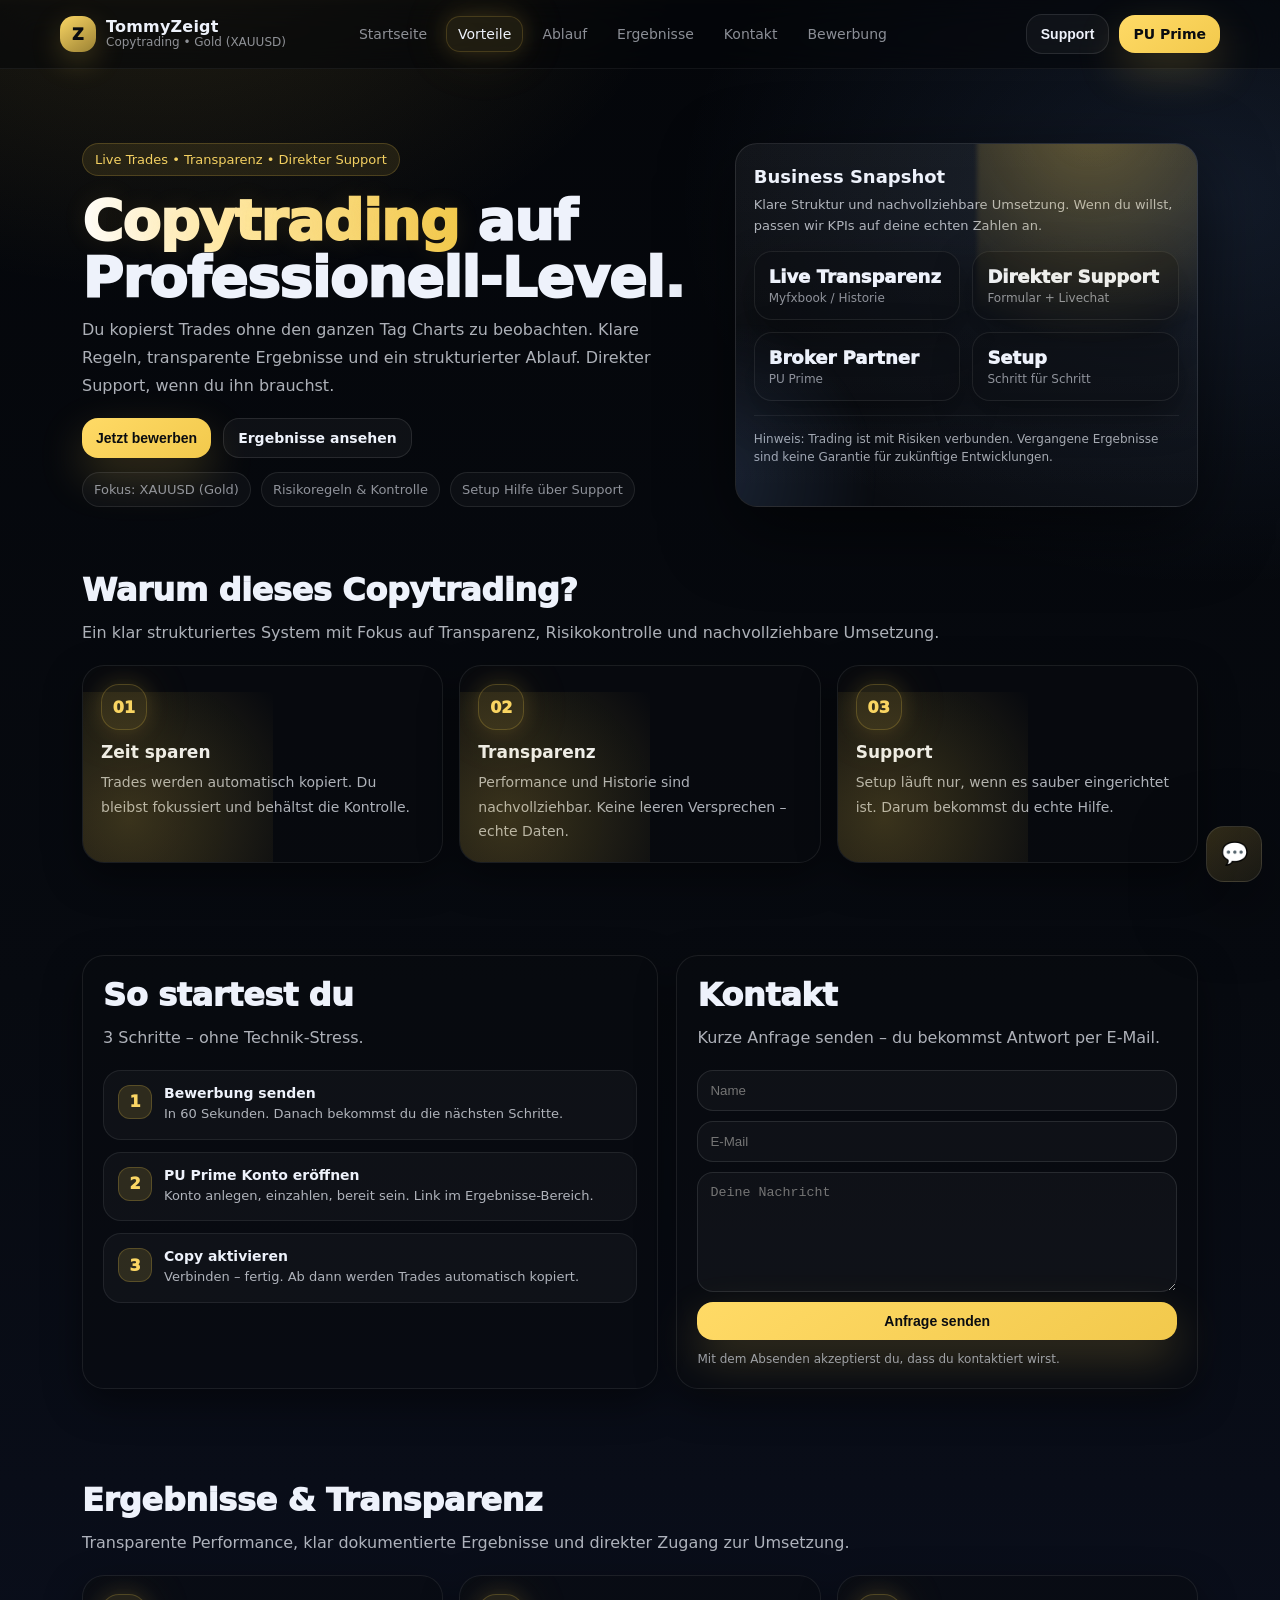
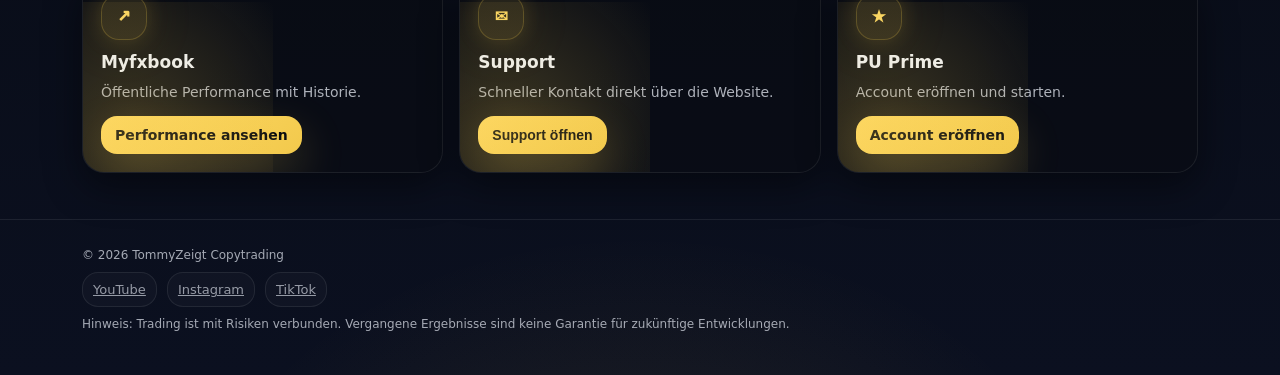
==== commit 450e6857: "Add files via upload" ====
--- a/index.html
+++ b/index.html
@@ -4,7 +4,7 @@
   <meta charset="utf-8" />
   <meta name="viewport" content="width=device-width, initial-scale=1" />
   <title>TommyZeigt Copytrading</title>
-  <meta name="description" content="Copytrading für XAUUSD (Gold) – Luxus-Branding, klare Regeln, Transparenz, Support. Starte in wenigen Minuten." />
+  <meta name="description" content="Copytrading für XAUUSD (Gold) – Professionell-Branding, klare Regeln, Transparenz, Support. Starte in wenigen Minuten." />
   <link rel="icon" href="assets/favicon.svg" />
   <meta name="theme-color" content="#05070a" />
   <style>
@@ -244,11 +244,12 @@
     <section class="hero">
       <div class="container hero-grid">
         <div>
-          <div class="pill">Live Trades • Transparenz • Premium Support</div>
-          <h1 class="h1"><span class="grad">Copytrading</span> auf Luxus-Level.</h1>
+          <div class="pill">Live Trades • Transparenz • Direkter Support</div>
+          <h1 class="h1"><span class="grad">Copytrading</span> auf Professionell-Level.</h1>
           <p class="lead">
-            Du kopierst Trades, ohne den ganzen Tag am Chart zu kleben.
-            Klarer Ablauf, echtes Proof und Support, der wirklich antwortet.
+            Du kopierst Trades ohne den ganzen Tag Charts zu beobachten.
+            Klare Regeln, transparente Ergebnisse und ein strukturierter Ablauf.
+            Direkter Support, wenn du ihn brauchst.
           </p>
 
           <div class="hero-actions">
@@ -265,7 +266,7 @@
 
         <aside class="glass-card hero-card">
           <h3>Business Snapshot</h3>
-          <div class="mini">Luxus-Optik, klare Struktur. Wenn du willst, passen wir KPIs auf deine echten Zahlen an.</div>
+          <div class="mini">Klare Struktur und nachvollziehbare Umsetzung. Wenn du willst, passen wir KPIs auf deine echten Zahlen an.</div>
 
           <div class="stat-grid" role="list">
             <div class="stat" role="listitem">
@@ -273,7 +274,7 @@
               <div class="k">Myfxbook / Historie</div>
             </div>
             <div class="stat" role="listitem">
-              <div class="v">Premium Support</div>
+              <div class="v">Direkter Support</div>
               <div class="k">Formular + Livechat</div>
             </div>
             <div class="stat" role="listitem">
@@ -288,7 +289,7 @@
 
           <div class="sep"></div>
           <div class="note">
-            Hinweis: Trading ist mit Risiko verbunden. Ergebnisse aus der Vergangenheit sind keine Garantie für die Zukunft.
+            Hinweis: Trading ist mit Risiken verbunden. Vergangene Ergebnisse sind keine Garantie für zukünftige Entwicklungen.
           </div>
         </aside>
       </div>
@@ -297,7 +298,7 @@
     <section id="vorteile" class="section">
       <div class="container">
         <h2>Warum dieses Copytrading?</h2>
-        <p class="top">Keine Show. Keine Ausreden. Nur Struktur, Transparenz und saubere Umsetzung.</p>
+        <p class="top">Ein klar strukturiertes System mit Fokus auf Transparenz, Risikokontrolle und nachvollziehbare Umsetzung.</p>
 
         <div class="grid3">
           <div class="feature">
@@ -370,7 +371,7 @@
     <section id="ergebnisse" class="section">
       <div class="container">
         <h2>Ergebnisse & Transparenz</h2>
-        <p class="top">Performance, Support und Broker – alles an einem Ort.</p>
+        <p class="top">Transparente Performance, klar dokumentierte Ergebnisse und direkter Zugang zur Umsetzung.</p>
 
         <div class="grid3">
           <div class="feature">
@@ -385,7 +386,7 @@
           <div class="feature">
             <div class="icon">✉</div>
             <h3>Support</h3>
-            <p>Direkt in der Seite – ohne Umwege.</p>
+            <p>Schneller Kontakt direkt über die Website.</p>
             <div style="margin-top:12px">
               <button class="btn btn-gold" type="button" id="btnSupport2">Support öffnen</button>
             </div>
@@ -411,7 +412,7 @@
           <a href="#" aria-disabled="true">Instagram</a>
           <a href="#" aria-disabled="true">TikTok</a>
         </div>
-        <div style="margin-top:10px">Risk Disclaimer: Trading kann zu Verlusten führen. Handle verantwortungsvoll.</div>
+        <div style="margin-top:10px">Hinweis: Trading ist mit Risiken verbunden. Vergangene Ergebnisse sind keine Garantie für zukünftige Entwicklungen.</div>
       </div>
     </section>
   </main>
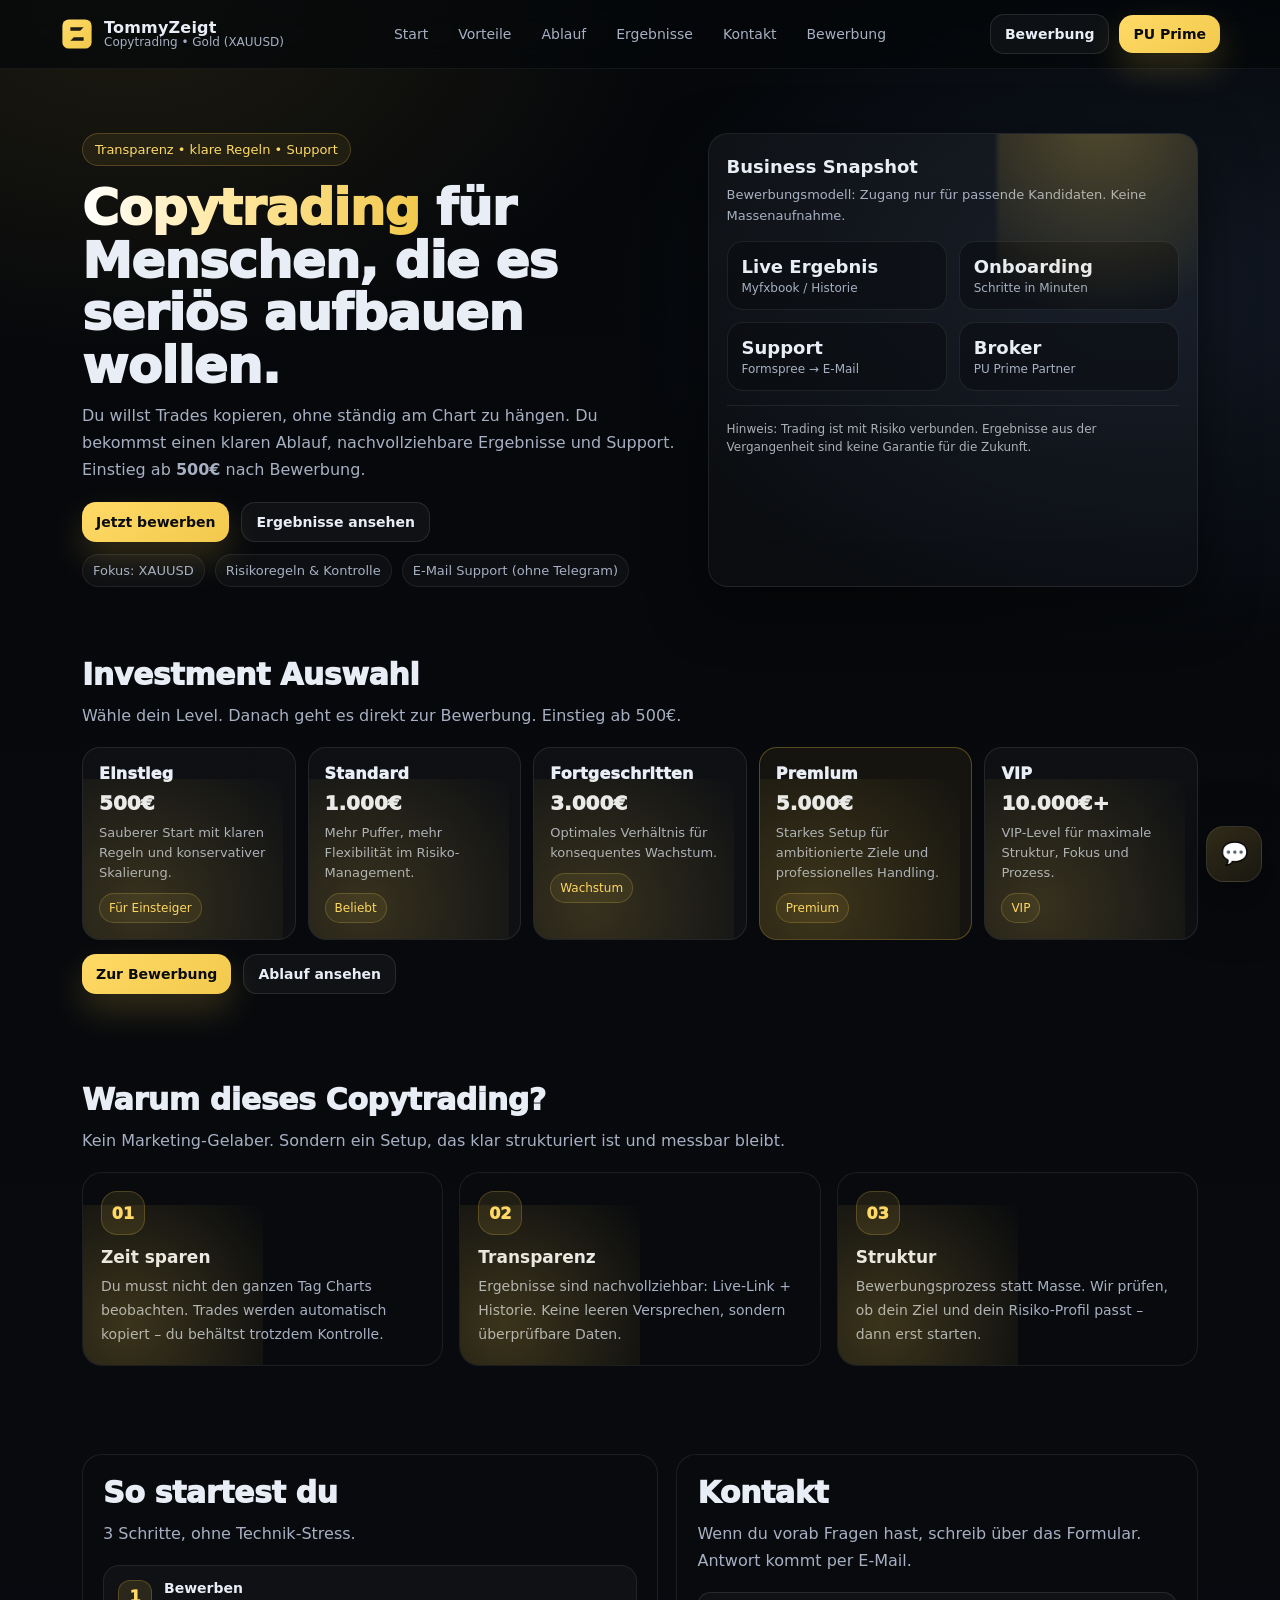
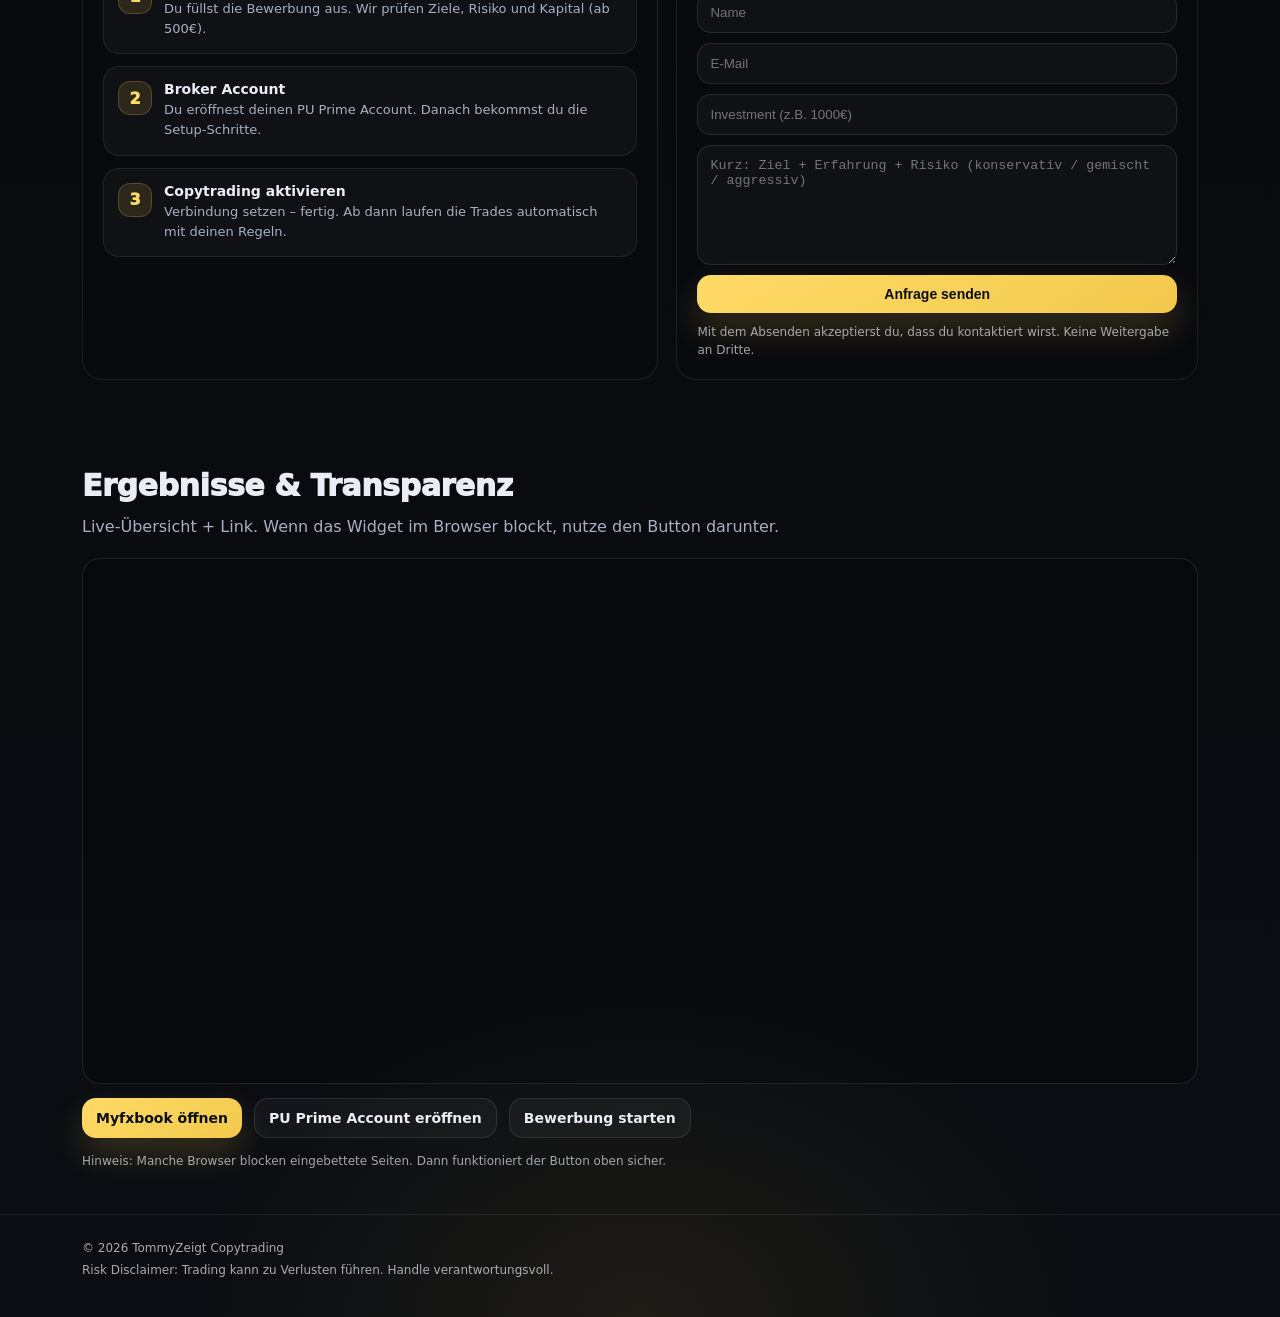
==== commit def0fa19: "Add files via upload" ====
--- a/index.html
+++ b/index.html
@@ -1,223 +1,201 @@
 <!doctype html>
 <html lang="de">
 <head>
-  <meta charset="utf-8" />
-  <meta name="viewport" content="width=device-width, initial-scale=1" />
+  <meta charset="utf-8"/>
+  <meta name="viewport" content="width=device-width, initial-scale=1"/>
   <title>TommyZeigt Copytrading</title>
-  <meta name="description" content="Copytrading für XAUUSD (Gold) – Professionell-Branding, klare Regeln, Transparenz, Support. Starte in wenigen Minuten." />
-  <link rel="icon" href="assets/favicon.svg" />
-  <meta name="theme-color" content="#05070a" />
+  <meta name="description" content="Copytrading für XAUUSD (Gold) – seriös, transparent, mit klaren Regeln. Bewerbung ab 500€ möglich."/>
+  <link rel="icon" href="assets/favicon.svg"/>
+  <meta name="theme-color" content="#05070a"/>
   <style>
 :root{
-  --bg0:#04060a;
-  --bg1:#070a10;
-  --bg2:#0b1020;
-  --stroke: rgba(255,255,255,.10);
-  --text:#eef2fb;
-  --muted: rgba(238,242,251,.72);
-  --muted2: rgba(238,242,251,.58);
-  --gold:#f2c94c;
-  --gold2:#ffda66;
-  --glow: 0 0 22px rgba(242,201,76,.18), 0 0 60px rgba(242,201,76,.10);
-  --shadow: 0 22px 70px rgba(0,0,0,.55);
-  --shadow2: 0 14px 38px rgba(0,0,0,.45);
-  --radius: 22px;
-  --max: 1160px;
-  --font: ui-sans-serif, system-ui, -apple-system, Segoe UI, Roboto, Helvetica, Arial, "Apple Color Emoji","Segoe UI Emoji";
-}
-*{ box-sizing:border-box; }
-html{ scroll-behavior:smooth; }
+  --bg0:#05070a; --bg1:#0b0d12; --card:#0f131b; --text:#e9edf5; --muted:#a7b0c2;
+  --gold:#f2c94c; --gold2:#ffda66; --line:rgba(242,201,76,.22);
+  --shadow:0 18px 55px rgba(0,0,0,.55); --radius:20px; --max:1160px;
+  --font:ui-sans-serif,system-ui,-apple-system,Segoe UI,Roboto,Helvetica,Arial,"Apple Color Emoji","Segoe UI Emoji";
+}
+*{box-sizing:border-box}
+html{scroll-behavior:smooth}
 body{
-  margin:0;
-  font-family: var(--font);
-  color: var(--text);
+  margin:0; font-family:var(--font); color:var(--text);
   background:
-    radial-gradient(900px 650px at 12% -5%, rgba(242,201,76,.14), transparent 60%),
-    radial-gradient(900px 650px at 95% 10%, rgba(120,170,255,.12), transparent 60%),
-    radial-gradient(700px 520px at 50% 110%, rgba(242,201,76,.10), transparent 65%),
-    linear-gradient(180deg, var(--bg0), var(--bg1) 50%, var(--bg2));
-  overflow-x:hidden;
-}
-a{ color:inherit; text-decoration:none; }
-.container{ max-width: var(--max); margin: 0 auto; padding: 0 22px; }
-::selection{ background: rgba(242,201,76,.30); }
-
-.top-sheen{
-  position:fixed; inset:-40vh -30vw auto -30vw;
-  height:40vh;
-  background: radial-gradient(circle at 30% 40%, rgba(242,201,76,.12), transparent 55%);
-  pointer-events:none;
-  filter: blur(6px);
-  z-index:0;
-}
-
+    radial-gradient(900px 600px at 10% 0%, rgba(242,201,76,.10), transparent 60%),
+    radial-gradient(900px 600px at 90% 10%, rgba(120,170,255,.10), transparent 60%),
+    radial-gradient(700px 520px at 50% 100%, rgba(242,201,76,.08), transparent 65%),
+    linear-gradient(180deg, var(--bg0), var(--bg1));
+}
+a{color:inherit; text-decoration:none}
+.container{max-width:var(--max); margin:0 auto; padding:0 22px}
 .nav{
-  position: sticky;
-  top: 0;
-  z-index: 50;
-  border-bottom: 1px solid rgba(255,255,255,.06);
-  background: rgba(5,7,10,.55);
-  backdrop-filter: blur(16px);
-}
-.nav-inner{
-  display:flex;
-  align-items:center;
-  justify-content:space-between;
-  padding: 14px 0;
-  gap: 14px;
-}
-.brand{ display:flex; align-items:center; gap: 10px; min-width: 210px; }
-.logo{
-  width: 36px; height: 36px; border-radius: 14px;
-  background: linear-gradient(145deg, rgba(255,218,102,.98), rgba(242,201,76,.62));
-  box-shadow: 0 10px 30px rgba(242,201,76,.22);
-  position:relative;
-}
-.logo:after{
-  content:"Z";
-  position:absolute; inset:0;
+  position:sticky; top:0; z-index:50;
+  backdrop-filter: blur(14px);
+  background: rgba(5,7,10,.72);
+  border-bottom:1px solid rgba(255,255,255,.06);
+}
+.nav-inner{display:flex; align-items:center; justify-content:space-between; padding:14px 0; gap:14px}
+.brand{display:flex; align-items:center; gap:10px; min-width:240px}
+.logo{width:34px; height:34px; border-radius:12px; display:block}
+.brand-text{display:flex; flex-direction:column; line-height:1.1}
+.brand-text .top{font-weight:900; letter-spacing:.2px}
+.brand-text .sub{font-size:12px; color:var(--muted)}
+.links{display:flex; gap:10px; align-items:center; flex-wrap:wrap; justify-content:center}
+.links a{font-size:14px; color:var(--muted); padding:8px 10px; border-radius:12px}
+.links a:hover{color:var(--text); background:rgba(255,255,255,.04)}
+.cta{display:flex; gap:10px; align-items:center; justify-content:flex-end; min-width:240px}
+.btn{
+  display:inline-flex; align-items:center; justify-content:center; gap:10px;
+  padding:11px 14px; border-radius:14px;
+  border:1px solid rgba(255,255,255,.10);
+  background:rgba(255,255,255,.04);
+  color:var(--text); font-weight:800; font-size:14px;
+  transition: transform .12s ease, background .12s ease, border-color .12s ease, box-shadow .12s ease;
+}
+.btn:hover{transform: translateY(-1px); background:rgba(255,255,255,.06); border-color:rgba(255,255,255,.14)}
+.btn-gold{
+  background: linear-gradient(145deg, var(--gold2), var(--gold));
+  color:#0a0c10; border:0;
+  box-shadow: 0 16px 35px rgba(242,201,76,.20);
+}
+.btn-gold:hover{box-shadow: 0 18px 45px rgba(242,201,76,.28)}
+.hero{padding:64px 0 26px}
+.hero-grid{display:grid; grid-template-columns:1.1fr .9fr; gap:26px; align-items:stretch}
+.kicker{
+  display:inline-flex; align-items:center; gap:10px;
+  padding:8px 12px; border-radius:999px;
+  border:1px solid rgba(242,201,76,.22);
+  background:rgba(242,201,76,.08); color:var(--gold2); font-size:13px;
+}
+.h1{margin:16px 0 10px; font-size:50px; line-height:1.05; letter-spacing:-.8px; font-weight:950}
+.grad{background: linear-gradient(90deg, #ffffff, #ffe9a6 40%, #f2c94c); -webkit-background-clip:text; background-clip:text; color:transparent}
+.lead{color:var(--muted); font-size:16px; line-height:1.7; margin:0 0 18px; max-width:60ch}
+.hero-actions{display:flex; gap:12px; flex-wrap:wrap; margin:18px 0 12px}
+.badges{display:flex; gap:10px; flex-wrap:wrap; margin-top:10px}
+.badge{font-size:13px; color:var(--muted); padding:8px 10px; border-radius:999px; border:1px solid rgba(255,255,255,.08); background:rgba(255,255,255,.03)}
+.card{background: linear-gradient(180deg, rgba(255,255,255,.04), rgba(255,255,255,.02)); border:1px solid rgba(255,255,255,.08); border-radius:var(--radius); box-shadow:var(--shadow)}
+.hero-card{padding:18px; position:relative; overflow:hidden; min-height:330px}
+.hero-card:before{
+  content:""; position:absolute; inset:-120px -140px auto auto;
+  width:340px; height:340px;
+  background: radial-gradient(circle at 30% 30%, rgba(242,201,76,.28), transparent 60%);
+  filter: blur(2px);
+}
+.hero-card h3{margin:4px 0 8px; font-size:18px}
+.mini{color:var(--muted); font-size:13px; line-height:1.6}
+.stat-grid{display:grid; grid-template-columns:1fr 1fr; gap:12px; margin-top:14px}
+.stat{padding:14px; border-radius:16px; background: rgba(10,12,16,.55); border:1px solid rgba(255,255,255,.08)}
+.stat .v{font-size:18px; font-weight:900}
+.stat .k{font-size:12px; color:var(--muted); margin-top:4px}
+.sep{height:1px; background: rgba(255,255,255,.07); margin:14px 0}
+.note{font-size:12px; color:rgba(233,237,245,.72); line-height:1.5}
+
+.section{padding:44px 0}
+.section h2{margin:0 0 10px; font-size:30px; letter-spacing:-.4px; font-weight:950}
+.section p.top{margin:0 0 18px; color:var(--muted); line-height:1.7}
+.grid3{display:grid; grid-template-columns:repeat(3, 1fr); gap:16px}
+.feature{
+  padding:18px; border-radius:var(--radius);
+  background: rgba(10,12,16,.55);
+  border: 1px solid rgba(255,255,255,.08);
+  position:relative; overflow:hidden;
+}
+.feature:before{
+  content:""; position:absolute; inset:auto auto -180px -160px;
+  width:340px; height:340px;
+  background: radial-gradient(circle at 60% 35%, rgba(242,201,76,.22), transparent 60%);
+}
+.icon{
+  width:44px; height:44px; border-radius:16px;
   display:flex; align-items:center; justify-content:center;
-  font-weight: 950;
-  letter-spacing: .4px;
-  color:#0a0c10;
-}
-.brand-text{ display:flex; flex-direction:column; line-height:1.05; }
-.brand-text .top{ font-weight: 900; letter-spacing:.2px; }
-.brand-text .sub{ font-size: 12px; color: var(--muted2); }
-
-.links{ display:flex; gap: 8px; align-items:center; flex-wrap:wrap; justify-content:center; }
-.links a{
-  font-size: 14px;
-  color: var(--muted2);
-  padding: 9px 11px;
-  border-radius: 14px;
-  transition: background .15s ease, color .15s ease, transform .15s ease, box-shadow .15s ease;
-}
-.links a:hover{ color: var(--text); background: rgba(255,255,255,.05); transform: translateY(-1px); }
-.links a.active{ color: var(--text); background: rgba(242,201,76,.10); border: 1px solid rgba(242,201,76,.18); box-shadow: var(--glow); }
-
-.cta{ display:flex; gap: 10px; align-items:center; flex-wrap:wrap; justify-content:flex-end; min-width: 260px; }
-
-.btn{
-  display:inline-flex; align-items:center; justify-content:center; gap: 10px;
-  padding: 11px 14px;
-  border-radius: 16px;
+  background: rgba(242,201,76,.10);
+  border:1px solid rgba(242,201,76,.22);
+  color: var(--gold2); font-weight:950;
+}
+.feature h3{margin:12px 0 8px; font-size:17px}
+.feature p{margin:0; color:var(--muted); line-height:1.7; font-size:14px}
+
+.split{display:grid; grid-template-columns:1.05fr .95fr; gap:18px; align-items:stretch}
+.panel{padding:20px; border-radius:var(--radius); background: rgba(10,12,16,.55); border:1px solid rgba(255,255,255,.08)}
+.steps{display:grid; gap:12px}
+.step{display:flex; gap:12px; align-items:flex-start; padding:14px; border-radius:16px; background: rgba(255,255,255,.03); border:1px solid rgba(255,255,255,.08)}
+.num{width:34px; height:34px; border-radius:12px; display:flex; align-items:center; justify-content:center;
+  background: rgba(242,201,76,.12); border:1px solid rgba(242,201,76,.22); color: var(--gold2); font-weight:950; flex:0 0 auto}
+.step b{display:block; font-size:14px; margin-bottom:3px}
+.step span{display:block; color:var(--muted); font-size:13px; line-height:1.55}
+
+.pricing{display:grid; grid-template-columns:repeat(5, 1fr); gap:12px}
+.tier{padding:16px; border-radius:18px; background: rgba(255,255,255,.03); border:1px solid rgba(255,255,255,.09); position:relative; overflow:hidden}
+.tier:before{content:""; position:absolute; inset:auto auto -200px -160px; width:360px; height:360px; background: radial-gradient(circle at 60% 35%, rgba(242,201,76,.18), transparent 60%)}
+.tier .name{font-weight:950; letter-spacing:.2px}
+.tier .amt{margin-top:8px; font-size:20px; font-weight:950}
+.tier .desc{margin-top:8px; color:var(--muted); font-size:13px; line-height:1.55}
+.tier .tag{display:inline-flex; margin-top:10px; font-size:12px; padding:7px 9px; border-radius:999px; border:1px solid rgba(242,201,76,.22); background: rgba(242,201,76,.08); color:var(--gold2)}
+.tier.featured{border-color: rgba(242,201,76,.30); background: rgba(242,201,76,.06)}
+
+.proof-wrap{display:grid; grid-template-columns:1fr; gap:14px}
+.widget{width:100%; min-height:520px; border:1px solid rgba(255,255,255,.10); background: rgba(0,0,0,.18); border-radius:18px; overflow:hidden}
+.widget iframe{width:100%; height:520px; border:0}
+
+.form{display:grid; gap:10px}
+.input{width:100%; padding:12px 12px; border-radius:14px; border:1px solid rgba(255,255,255,.10); background: rgba(255,255,255,.03); color:var(--text); outline:none}
+textarea.input{min-height:120px; resize:vertical}
+.small{font-size:12px; color:rgba(233,237,245,.68); line-height:1.5}
+
+.footer{padding:26px 0 40px; border-top:1px solid rgba(255,255,255,.07); color:rgba(233,237,245,.70); font-size:12px}
+
+.toast{position:fixed; left:50%; bottom:22px; transform:translateX(-50%); background: rgba(10,12,16,.85);
+  border:1px solid rgba(255,255,255,.10); color: var(--text); padding:12px 14px; border-radius:14px; box-shadow: var(--shadow); display:none;
+  max-width:min(720px, calc(100% - 28px))}
+.toast.show{display:block; animation: pop .18s ease}
+@keyframes pop{from{transform:translateX(-50%) translateY(6px); opacity:.0} to{transform:translateX(-50%) translateY(0); opacity:1}}
+
+.tz-support-fab{
+  position: fixed; right: 18px; bottom: 18px; z-index: 9999;
+  width: 56px; height: 56px; border-radius: 18px;
   border: 1px solid rgba(255,255,255,.10);
-  background: rgba(255,255,255,.04);
-  color: var(--text);
-  font-weight: 850;
-  font-size: 14px;
-  cursor:pointer;
-  transition: transform .14s ease, background .14s ease, border-color .14s ease, box-shadow .14s ease;
-}
-.btn:hover{ transform: translateY(-1px); background: rgba(255,255,255,.06); border-color: rgba(255,255,255,.14); }
-.btn:active{ transform: translateY(0px) scale(.99); }
-.btn-gold{ border: 0; background: linear-gradient(145deg, var(--gold2), var(--gold)); color: #0a0c10; box-shadow: 0 18px 45px rgba(242,201,76,.22); }
-.btn-gold:hover{ box-shadow: 0 24px 60px rgba(242,201,76,.28); }
-
-.pill{ display:inline-flex; align-items:center; gap:10px; padding: 8px 12px; border-radius: 999px; border: 1px solid rgba(242,201,76,.20); background: rgba(242,201,76,.10); color: rgba(255,218,102,.95); font-size: 13px; }
-
-.hero{ position:relative; z-index:1; padding: 74px 0 18px; }
-.hero-grid{ display:grid; grid-template-columns: 1.15fr .85fr; gap: 26px; align-items: stretch; }
-.h1{ margin: 16px 0 10px; font-size: 56px; line-height: 1.02; letter-spacing: -1px; font-weight: 980; }
-.grad{ background: linear-gradient(90deg, #ffffff, #ffe9a6 38%, #f2c94c); -webkit-background-clip: text; background-clip: text; color: transparent; text-shadow: 0 0 25px rgba(242,201,76,.10); }
-.lead{ color: var(--muted); font-size: 16px; line-height: 1.75; margin: 0 0 18px; max-width: 60ch; }
-.hero-actions{ display:flex; gap: 12px; flex-wrap:wrap; margin: 18px 0 10px; }
-.badges{ display:flex; gap:10px; flex-wrap:wrap; margin-top: 14px; }
-.badge{ font-size: 13px; color: var(--muted2); padding: 9px 11px; border-radius: 999px; border: 1px solid rgba(255,255,255,.09); background: rgba(255,255,255,.03); }
-
-.glass-card{ border-radius: var(--radius); border: 1px solid rgba(255,255,255,.10); background: linear-gradient(180deg, rgba(255,255,255,.05), rgba(255,255,255,.02)); box-shadow: var(--shadow); overflow:hidden; }
-.hero-card{ padding: 18px; position:relative; min-height: 340px; }
-.hero-card:before{ content:""; position:absolute; inset:-140px -160px auto auto; width: 380px; height: 380px; background: radial-gradient(circle at 30% 30%, rgba(242,201,76,.33), transparent 60%); filter: blur(2px); }
-.hero-card:after{ content:""; position:absolute; inset:auto auto -160px -160px; width: 340px; height: 340px; background: radial-gradient(circle at 40% 45%, rgba(120,170,255,.14), transparent 60%); filter: blur(2px); }
-.hero-card h3{ margin: 4px 0 8px; font-size: 18px; }
-.mini{ color: var(--muted); font-size: 13px; line-height: 1.6; }
-.sep{ height:1px; background: rgba(255,255,255,.08); margin: 14px 0; }
-
-.stat-grid{ display:grid; grid-template-columns: 1fr 1fr; gap: 12px; margin-top: 14px; }
-.stat{ padding: 14px; border-radius: 18px; background: rgba(10,12,16,.50); border: 1px solid rgba(255,255,255,.08); box-shadow: var(--shadow2); }
-.stat .v{ font-size: 18px; font-weight: 920; }
-.stat .k{ font-size: 12px; color: var(--muted2); margin-top: 4px; }
-
-.note{ font-size: 12px; color: rgba(238,242,251,.68); line-height: 1.55; }
-
-.section{ position:relative; z-index:1; padding: 46px 0; }
-.section h2{ margin:0 0 10px; font-size: 32px; letter-spacing: -.4px; font-weight: 960; }
-.section p.top{ margin:0 0 18px; color: var(--muted); line-height:1.75; }
-
-.grid3{ display:grid; grid-template-columns: repeat(3, 1fr); gap: 16px; }
-.feature{ padding: 18px; border-radius: var(--radius); background: rgba(10,12,16,.48); border: 1px solid rgba(255,255,255,.08); box-shadow: var(--shadow2); position:relative; overflow:hidden; }
-.feature:before{ content:""; position:absolute; inset:auto auto -190px -170px; width: 360px; height: 360px; background: radial-gradient(circle at 60% 35%, rgba(242,201,76,.22), transparent 60%); }
-.icon{ width: 46px; height: 46px; border-radius: 18px; display:flex; align-items:center; justify-content:center; background: rgba(242,201,76,.12); border: 1px solid rgba(242,201,76,.22); color: rgba(255,218,102,.98); font-weight: 950; box-shadow: var(--glow); }
-.feature h3{ margin: 12px 0 8px; font-size: 17px; }
-.feature p{ margin:0; color: var(--muted); line-height:1.75; font-size: 14px; }
-
-.split{ display:grid; grid-template-columns: 1.05fr .95fr; gap: 18px; align-items: stretch; }
-.panel{ padding: 20px; border-radius: var(--radius); background: rgba(10,12,16,.48); border: 1px solid rgba(255,255,255,.08); box-shadow: var(--shadow2); }
-.steps{ display:grid; gap: 12px; }
-.step{ display:flex; gap: 12px; align-items:flex-start; padding: 14px; border-radius: 18px; background: rgba(255,255,255,.03); border: 1px solid rgba(255,255,255,.08); }
-.num{ width: 34px; height: 34px; border-radius: 12px; display:flex; align-items:center; justify-content:center; background: rgba(242,201,76,.14); border: 1px solid rgba(242,201,76,.22); color: rgba(255,218,102,.98); font-weight: 950; flex: 0 0 auto; }
-.step b{ display:block; font-size: 14px; margin-bottom: 3px; }
-.step span{ display:block; color: var(--muted); font-size: 13px; line-height: 1.6; }
-
-.form{ display:grid; gap: 10px; }
-.input{ width: 100%; padding: 12px 12px; border-radius: 16px; border: 1px solid rgba(255,255,255,.10); background: rgba(255,255,255,.03); color: var(--text); outline: none; }
-textarea.input{ min-height: 120px; resize: vertical; }
-select.input{ -webkit-appearance:none; appearance:none; background-image: linear-gradient(45deg, transparent 50%, rgba(238,242,251,.7) 50%), linear-gradient(135deg, rgba(238,242,251,.7) 50%, transparent 50%); background-position: calc(100% - 18px) calc(1em + 2px), calc(100% - 13px) calc(1em + 2px); background-size:5px 5px, 5px 5px; background-repeat:no-repeat; padding-right:34px; }
-select.input option{ background:#0a0c10; color:#eef2fb; }
-.small{ font-size: 12px; color: rgba(238,242,251,.62); line-height: 1.5; }
-
-.footer{ padding: 28px 0 44px; border-top: 1px solid rgba(255,255,255,.08); color: rgba(238,242,251,.68); font-size: 12px; }
-.footer a{ color: rgba(238,242,251,.85); text-decoration: underline; }
-.tz-social{ display:flex; gap:10px; align-items:center; flex-wrap:wrap; margin-top: 10px; }
-.tz-social a{ display:inline-flex; align-items:center; gap:8px; padding: 9px 10px; border-radius: 16px; border:1px solid rgba(255,255,255,.10); background: rgba(255,255,255,.03); color: rgba(238,242,251,.78); font-size: 13px; opacity:.78; pointer-events:none; }
-
-.toast{ position: fixed; left: 50%; bottom: 22px; transform: translateX(-50%); background: rgba(10,12,16,.85); border: 1px solid rgba(255,255,255,.10); color: var(--text); padding: 12px 14px; border-radius: 16px; box-shadow: var(--shadow); display:none; max-width: min(720px, calc(100% - 28px)); }
-.toast.show{ display:block; animation: pop .18s ease; }
-@keyframes pop{ from{ transform:translateX(-50%) translateY(6px); opacity:0 } to{ transform:translateX(-50%) translateY(0); opacity:1 } }
-
-.tz-modal{ position:fixed; inset:0; z-index:20000; display:none; }
-.tz-modal.show{ display:block; }
-.tz-modal-backdrop{ position:absolute; inset:0; background: rgba(0,0,0,.64); backdrop-filter: blur(12px); }
-.tz-modal-panel{ position:relative; width: min(720px, calc(100% - 28px)); margin: 74px auto 28px; border-radius: 24px; border: 1px solid rgba(255,255,255,.10); background: rgba(10,12,16,.92); box-shadow: var(--shadow); overflow:hidden; }
-.tz-modal-head{ display:flex; align-items:center; justify-content:space-between; gap: 12px; padding: 14px 14px; border-bottom: 1px solid rgba(255,255,255,.08); background: rgba(255,255,255,.03); }
-.tz-modal-title{ font-weight: 980; letter-spacing:.2px; }
-.tz-modal-close{ padding: 8px 10px; border-radius: 14px; border: 1px solid rgba(255,255,255,.10); background: rgba(255,255,255,.04); color: rgba(238,242,251,.92); font-weight: 950; cursor:pointer; }
-.tz-modal-body{ padding: 14px; }
-.tz-modal-sub{ color: var(--muted); margin: 0 0 12px; line-height: 1.75; }
-
-.tz-support-fab{ position: fixed; right: 18px; bottom: 18px; z-index: 9999; width: 56px; height: 56px; border-radius: 18px; border: 1px solid rgba(255,255,255,.10); background: linear-gradient(145deg, rgba(242,201,76,.18), rgba(242,201,76,.08)); color: #eef2fb; font-size: 22px; cursor: pointer; box-shadow: var(--shadow); transition: transform .14s ease, filter .14s ease; }
+  background: linear-gradient(145deg, rgba(242,201,76,.18), rgba(242,201,76,.08));
+  color: #e9edf5; font-size: 22px; cursor: pointer;
+  box-shadow: var(--shadow);
+  transition: transform .12s ease, filter .12s ease;
+}
 .tz-support-fab:hover{ transform: translateY(-1px); filter: brightness(1.08); }
 
-.tz-chat{ position: fixed; right: 18px; bottom: 86px; z-index: 10000; width: min(380px, calc(100vw - 36px)); border-radius: 22px; border: 1px solid rgba(255,255,255,.10); background: rgba(10,12,16,.92); backdrop-filter: blur(12px); box-shadow: var(--shadow); overflow:hidden; display:none; }
+.tz-chat{
+  position: fixed; right: 18px; bottom: 86px; z-index: 10000;
+  width: min(380px, calc(100vw - 36px));
+  border-radius: 20px;
+  border: 1px solid rgba(255,255,255,.10);
+  background: rgba(10,12,16,.92);
+  backdrop-filter: blur(12px);
+  box-shadow: var(--shadow);
+  overflow: hidden;
+  display: none;
+}
 .tz-chat.show{ display:block; animation: tzPop .18s ease; }
-@keyframes tzPop{ from{ transform: translateY(8px); opacity:0 } to{ transform: translateY(0); opacity:1 } }
-.tz-chat-head{ display:flex; align-items:center; justify-content:space-between; gap:10px; padding: 12px 12px; border-bottom: 1px solid rgba(255,255,255,.08); background: rgba(255,255,255,.03); }
-.tz-chat-title{ font-weight: 980; letter-spacing:.2px; }
-.tz-chat-actions{ display:flex; gap:8px; align-items:center; }
-.tz-chip{ padding: 7px 9px; border-radius: 14px; border: 1px solid rgba(255,255,255,.10); background: rgba(255,255,255,.04); color: rgba(238,242,251,.92); font-weight: 900; font-size: 12px; cursor:pointer; }
-.tz-chat-close{ padding: 7px 10px; border-radius: 14px; border: 1px solid rgba(255,255,255,.10); background: rgba(255,255,255,.04); color: rgba(238,242,251,.92); font-weight: 980; cursor:pointer; }
-.tz-chat-body{ padding: 12px; height: 180px; overflow:auto; }
-.tz-bubble{ max-width: 90%; padding: 10px 12px; border-radius: 16px; margin: 0 0 10px; border: 1px solid rgba(255,255,255,.10); font-size: 13px; line-height: 1.55; }
-.tz-bubble-bot{ background: rgba(242,201,76,.08); border-color: rgba(242,201,76,.18); color: rgba(238,242,251,.92); }
-.tz-bubble-user{ margin-left:auto; background: rgba(255,255,255,.04); color: rgba(238,242,251,.88); }
-.tz-chat-form{ padding: 12px; display:grid; gap: 8px; border-top: 1px solid rgba(255,255,255,.08); }
-.tz-chat-input{ width:100%; padding: 10px 10px; border-radius: 16px; border: 1px solid rgba(255,255,255,.10); background: rgba(255,255,255,.03); color: rgba(238,242,251,.92); outline:none; font-size: 13px; }
-.tz-chat-textarea{ min-height: 84px; resize: vertical; }
-.tz-chat-send{ padding: 11px 12px; border-radius: 16px; border: 0; background: linear-gradient(145deg, rgba(255,218,102,.95), rgba(242,201,76,.85)); color:#0a0c10; font-weight: 980; cursor:pointer; }
-
-@media (max-width: 980px){ .hero-grid, .split{ grid-template-columns: 1fr; } .h1{ font-size: 44px; } .brand{ min-width: auto; } .cta{ min-width: auto; } }
-@media (max-width: 760px){ .grid3{ grid-template-columns: 1fr; } .links{ display:none; } }
+@keyframes tzPop{ from{ transform: translateY(8px); opacity:.0 } to{ transform: translateY(0); opacity:1 } }
+
+.tz-chat-head{display:flex; align-items:center; justify-content:space-between; gap:10px; padding:12px; border-bottom: 1px solid rgba(255,255,255,.08); background: rgba(255,255,255,.03)}
+.tz-chat-title{font-weight:950; letter-spacing:.2px}
+.tz-chat-close{padding:7px 10px; border-radius:12px; border:1px solid rgba(255,255,255,.10); background: rgba(255,255,255,.04); color: rgba(233,237,245,.92); font-weight:950; cursor:pointer}
+.tz-chat-body{padding:12px; height:160px; overflow:auto}
+.tz-bubble{max-width:90%; padding:10px 12px; border-radius:16px; margin:0 0 10px; border:1px solid rgba(255,255,255,.10); font-size:13px; line-height:1.5}
+.tz-bubble-bot{background: rgba(242,201,76,.08); border-color: rgba(242,201,76,.18); color: rgba(233,237,245,.92)}
+.tz-bubble-user{margin-left:auto; background: rgba(255,255,255,.04); color: rgba(233,237,245,.88)}
+.tz-chat-form{padding:12px; display:grid; gap:8px; border-top: 1px solid rgba(255,255,255,.08)}
+.tz-chat-input{width:100%; padding:10px 10px; border-radius:14px; border:1px solid rgba(255,255,255,.10); background: rgba(255,255,255,.03); color: rgba(233,237,245,.92); outline:none; font-size:13px}
+.tz-chat-textarea{min-height:84px; resize:vertical}
+.tz-chat-send{padding:11px 12px; border-radius:14px; border:0; background: linear-gradient(145deg, rgba(255,218,102,.95), rgba(242,201,76,.85)); color:#0a0c10; font-weight:950; cursor:pointer}
+.tz-chat-small{font-size:12px; color: rgba(233,237,245,.68); line-height:1.45}
+
+@media (max-width: 1080px){ .pricing{grid-template-columns:repeat(2,1fr)} }
+@media (max-width: 980px){ .hero-grid, .split{grid-template-columns:1fr} .h1{font-size:40px} .cta{min-width:auto} .brand{min-width:auto} }
+@media (max-width: 760px){ .grid3{grid-template-columns:1fr} .links{display:none} .pricing{grid-template-columns:1fr} .widget iframe{height:640px} }
   </style>
 </head>
 <body>
-  <div id="top"></div>
-  <div class="top-sheen" aria-hidden="true"></div>
-
-  <header class="nav">
+  <header class="nav" id="start">
     <div class="container nav-inner">
       <div class="brand">
-        <div class="logo" aria-hidden="true"></div>
+        <img class="logo" src="assets/logo.svg" alt="TommyZeigt Logo" width="34" height="34" loading="eager"/>
         <div class="brand-text">
           <div class="top">TommyZeigt</div>
           <div class="sub">Copytrading • Gold (XAUUSD)</div>
@@ -225,16 +203,16 @@
       </div>
 
       <nav class="links" aria-label="Seitenmenü">
-        <a href="#top" data-scroll>Startseite</a>
+        <a href="#start" data-scroll>Start</a>
         <a href="#vorteile" data-scroll>Vorteile</a>
         <a href="#ablauf" data-scroll>Ablauf</a>
         <a href="#ergebnisse" data-scroll>Ergebnisse</a>
         <a href="#kontakt" data-scroll>Kontakt</a>
-        <a href="javascript:void(0)" data-open="apply">Bewerbung</a>
+        <a href="apply.html">Bewerbung</a>
       </nav>
 
       <div class="cta">
-        <button class="btn" type="button" id="btnSupport">Support</button>
+        <a class="btn" href="apply.html">Bewerbung</a>
         <a class="btn btn-gold" href="https://de.puprime.partners/forex-trading-account/?utm_source=promo&utm_medium=social&utm_campaign=RAF&utm_term=NA&utm_content=NA&c=jOA3lsRMqyLSI0uMpPz5Yw==" target="_blank" rel="noopener">PU Prime</a>
       </div>
     </div>
@@ -244,77 +222,122 @@
     <section class="hero">
       <div class="container hero-grid">
         <div>
-          <div class="pill">Live Trades • Transparenz • Direkter Support</div>
-          <h1 class="h1"><span class="grad">Copytrading</span> auf Professionell-Level.</h1>
+          <div class="kicker">Transparenz • klare Regeln • Support</div>
+          <h1 class="h1"><span class="grad">Copytrading</span> für Menschen, die es seriös aufbauen wollen.</h1>
           <p class="lead">
-            Du kopierst Trades ohne den ganzen Tag Charts zu beobachten.
-            Klare Regeln, transparente Ergebnisse und ein strukturierter Ablauf.
-            Direkter Support, wenn du ihn brauchst.
+            Du willst Trades kopieren, ohne ständig am Chart zu hängen.
+            Du bekommst einen klaren Ablauf, nachvollziehbare Ergebnisse und Support.
+            Einstieg ab <b>500€</b> nach Bewerbung.
           </p>
 
           <div class="hero-actions">
-            <button class="btn btn-gold" type="button" data-open="apply">Jetzt bewerben</button>
+            <a class="btn btn-gold" href="apply.html">Jetzt bewerben</a>
             <a class="btn" href="#ergebnisse" data-scroll>Ergebnisse ansehen</a>
           </div>
 
           <div class="badges">
-            <div class="badge">Fokus: XAUUSD (Gold)</div>
+            <div class="badge">Fokus: XAUUSD</div>
             <div class="badge">Risikoregeln & Kontrolle</div>
-            <div class="badge">Setup Hilfe über Support</div>
-          </div>
-        </div>
-
-        <aside class="glass-card hero-card">
+            <div class="badge">E-Mail Support (ohne Telegram)</div>
+          </div>
+        </div>
+
+        <aside class="card hero-card">
           <h3>Business Snapshot</h3>
-          <div class="mini">Klare Struktur und nachvollziehbare Umsetzung. Wenn du willst, passen wir KPIs auf deine echten Zahlen an.</div>
+          <div class="mini">Bewerbungsmodell: Zugang nur für passende Kandidaten. Keine Massenaufnahme.</div>
 
           <div class="stat-grid" role="list">
             <div class="stat" role="listitem">
-              <div class="v">Live Transparenz</div>
+              <div class="v">Live Ergebnis</div>
               <div class="k">Myfxbook / Historie</div>
             </div>
             <div class="stat" role="listitem">
-              <div class="v">Direkter Support</div>
-              <div class="k">Formular + Livechat</div>
+              <div class="v">Onboarding</div>
+              <div class="k">Schritte in Minuten</div>
             </div>
             <div class="stat" role="listitem">
-              <div class="v">Broker Partner</div>
-              <div class="k">PU Prime</div>
+              <div class="v">Support</div>
+              <div class="k">Formspree → E-Mail</div>
             </div>
             <div class="stat" role="listitem">
-              <div class="v">Setup</div>
-              <div class="k">Schritt für Schritt</div>
+              <div class="v">Broker</div>
+              <div class="k">PU Prime Partner</div>
             </div>
           </div>
 
           <div class="sep"></div>
           <div class="note">
-            Hinweis: Trading ist mit Risiken verbunden. Vergangene Ergebnisse sind keine Garantie für zukünftige Entwicklungen.
+            Hinweis: Trading ist mit Risiko verbunden. Ergebnisse aus der Vergangenheit sind keine Garantie für die Zukunft.
           </div>
         </aside>
+      </div>
+    </section>
+
+    <section class="section" id="kontakt">
+      <div class="container">
+        <h2>Investment Auswahl</h2>
+        <p class="top">Wähle dein Level. Danach geht es direkt zur Bewerbung. Einstieg ab 500€.</p>
+
+        <div class="pricing" role="list">
+          <div class="tier" role="listitem">
+            <div class="name">Einstieg</div>
+            <div class="amt">500€</div>
+            <div class="desc">Sauberer Start mit klaren Regeln und konservativer Skalierung.</div>
+            <div class="tag">Für Einsteiger</div>
+          </div>
+          <div class="tier" role="listitem">
+            <div class="name">Standard</div>
+            <div class="amt">1.000€</div>
+            <div class="desc">Mehr Puffer, mehr Flexibilität im Risiko-Management.</div>
+            <div class="tag">Beliebt</div>
+          </div>
+          <div class="tier" role="listitem">
+            <div class="name">Fortgeschritten</div>
+            <div class="amt">3.000€</div>
+            <div class="desc">Optimales Verhältnis für konsequentes Wachstum.</div>
+            <div class="tag">Wachstum</div>
+          </div>
+          <div class="tier featured" role="listitem">
+            <div class="name">Premium</div>
+            <div class="amt">5.000€</div>
+            <div class="desc">Starkes Setup für ambitionierte Ziele und professionelles Handling.</div>
+            <div class="tag">Premium</div>
+          </div>
+          <div class="tier" role="listitem">
+            <div class="name">VIP</div>
+            <div class="amt">10.000€+</div>
+            <div class="desc">VIP-Level für maximale Struktur, Fokus und Prozess.</div>
+            <div class="tag">VIP</div>
+          </div>
+        </div>
+
+        <div style="margin-top:14px; display:flex; gap:12px; flex-wrap:wrap">
+          <a class="btn btn-gold" href="apply.html">Zur Bewerbung</a>
+          <a class="btn" href="#ablauf" data-scroll>Ablauf ansehen</a>
+        </div>
       </div>
     </section>
 
     <section id="vorteile" class="section">
       <div class="container">
         <h2>Warum dieses Copytrading?</h2>
-        <p class="top">Ein klar strukturiertes System mit Fokus auf Transparenz, Risikokontrolle und nachvollziehbare Umsetzung.</p>
+        <p class="top">Kein Marketing-Gelaber. Sondern ein Setup, das klar strukturiert ist und messbar bleibt.</p>
 
         <div class="grid3">
           <div class="feature">
             <div class="icon">01</div>
             <h3>Zeit sparen</h3>
-            <p>Trades werden automatisch kopiert. Du bleibst fokussiert und behältst die Kontrolle.</p>
+            <p>Du musst nicht den ganzen Tag Charts beobachten. Trades werden automatisch kopiert – du behältst trotzdem Kontrolle.</p>
           </div>
           <div class="feature">
             <div class="icon">02</div>
             <h3>Transparenz</h3>
-            <p>Performance und Historie sind nachvollziehbar. Keine leeren Versprechen – echte Daten.</p>
+            <p>Ergebnisse sind nachvollziehbar: Live-Link + Historie. Keine leeren Versprechen, sondern überprüfbare Daten.</p>
           </div>
           <div class="feature">
             <div class="icon">03</div>
-            <h3>Support</h3>
-            <p>Setup läuft nur, wenn es sauber eingerichtet ist. Darum bekommst du echte Hilfe.</p>
+            <h3>Struktur</h3>
+            <p>Bewerbungsprozess statt Masse. Wir prüfen, ob dein Ziel und dein Risiko-Profil passt – dann erst starten.</p>
           </div>
         </div>
       </div>
@@ -324,45 +347,44 @@
       <div class="container split">
         <div class="panel">
           <h2>So startest du</h2>
-          <p class="top">3 Schritte – ohne Technik-Stress.</p>
+          <p class="top">3 Schritte, ohne Technik-Stress.</p>
 
           <div class="steps">
             <div class="step">
               <div class="num">1</div>
               <div>
-                <b>Bewerbung senden</b>
-                <span>In 60 Sekunden. Danach bekommst du die nächsten Schritte.</span>
+                <b>Bewerben</b>
+                <span>Du füllst die Bewerbung aus. Wir prüfen Ziele, Risiko und Kapital (ab 500€).</span>
               </div>
             </div>
             <div class="step">
               <div class="num">2</div>
               <div>
-                <b>PU Prime Konto eröffnen</b>
-                <span>Konto anlegen, einzahlen, bereit sein. Link im Ergebnisse-Bereich.</span>
+                <b>Broker Account</b>
+                <span>Du eröffnest deinen PU Prime Account. Danach bekommst du die Setup-Schritte.</span>
               </div>
             </div>
             <div class="step">
               <div class="num">3</div>
               <div>
-                <b>Copy aktivieren</b>
-                <span>Verbinden – fertig. Ab dann werden Trades automatisch kopiert.</span>
+                <b>Copytrading aktivieren</b>
+                <span>Verbindung setzen – fertig. Ab dann laufen die Trades automatisch mit deinen Regeln.</span>
               </div>
             </div>
           </div>
         </div>
 
-        <div class="panel" id="kontakt">
+        <div class="panel">
           <h2>Kontakt</h2>
-          <p class="top">Kurze Anfrage senden – du bekommst Antwort per E-Mail.</p>
+          <p class="top">Wenn du vorab Fragen hast, schreib über das Formular. Antwort kommt per E-Mail.</p>
 
           <form id="leadForm" class="form" action="https://formspree.io/f/mkovrqqq" method="POST">
-            <input type="hidden" name="_subject" value="Lead – TommyZeigt Website" />
-            <input type="hidden" name="_redirect" value="thankyou.html" />
             <input class="input" type="text" name="name" placeholder="Name" required />
             <input class="input" type="email" name="email" placeholder="E-Mail" required />
-            <textarea class="input" name="message" placeholder="Deine Nachricht"></textarea>
+            <input class="input" type="text" name="investment" placeholder="Investment (z.B. 1000€)" />
+            <textarea class="input" name="message" placeholder="Kurz: Ziel + Erfahrung + Risiko (konservativ / gemischt / aggressiv)"></textarea>
             <button class="btn btn-gold" type="submit">Anfrage senden</button>
-            <div class="small">Mit dem Absenden akzeptierst du, dass du kontaktiert wirst.</div>
+            <div class="small">Mit dem Absenden akzeptierst du, dass du kontaktiert wirst. Keine Weitergabe an Dritte.</div>
           </form>
         </div>
       </div>
@@ -371,35 +393,20 @@
     <section id="ergebnisse" class="section">
       <div class="container">
         <h2>Ergebnisse & Transparenz</h2>
-        <p class="top">Transparente Performance, klar dokumentierte Ergebnisse und direkter Zugang zur Umsetzung.</p>
-
-        <div class="grid3">
-          <div class="feature">
-            <div class="icon">↗</div>
-            <h3>Myfxbook</h3>
-            <p>Öffentliche Performance mit Historie.</p>
-            <div style="margin-top:12px">
-              <a class="btn btn-gold" href="https://www.myfxbook.com/portfolio/tommyzeigt/11931259" target="_blank" rel="noopener">Performance ansehen</a>
-            </div>
-          </div>
-
-          <div class="feature">
-            <div class="icon">✉</div>
-            <h3>Support</h3>
-            <p>Schneller Kontakt direkt über die Website.</p>
-            <div style="margin-top:12px">
-              <button class="btn btn-gold" type="button" id="btnSupport2">Support öffnen</button>
-            </div>
-          </div>
-
-          <div class="feature">
-            <div class="icon">★</div>
-            <h3>PU Prime</h3>
-            <p>Account eröffnen und starten.</p>
-            <div style="margin-top:12px">
-              <a class="btn btn-gold" href="https://de.puprime.partners/forex-trading-account/?utm_source=promo&utm_medium=social&utm_campaign=RAF&utm_term=NA&utm_content=NA&c=jOA3lsRMqyLSI0uMpPz5Yw==" target="_blank" rel="noopener">Account eröffnen</a>
-            </div>
-          </div>
+        <p class="top">Live-Übersicht + Link. Wenn das Widget im Browser blockt, nutze den Button darunter.</p>
+
+        <div class="proof-wrap">
+          <div class="widget" aria-label="Myfxbook Live Widget">
+            <iframe loading="lazy" referrerpolicy="no-referrer" src="https://www.myfxbook.com/portfolio/tommyzeigt/11931259"></iframe>
+          </div>
+
+          <div style="display:flex; gap:12px; flex-wrap:wrap">
+            <a class="btn btn-gold" href="https://www.myfxbook.com/portfolio/tommyzeigt/11931259" target="_blank" rel="noopener">Myfxbook öffnen</a>
+            <a class="btn" href="https://de.puprime.partners/forex-trading-account/?utm_source=promo&utm_medium=social&utm_campaign=RAF&utm_term=NA&utm_content=NA&c=jOA3lsRMqyLSI0uMpPz5Yw==" target="_blank" rel="noopener">PU Prime Account eröffnen</a>
+            <a class="btn" href="apply.html">Bewerbung starten</a>
+          </div>
+
+          <div class="small">Hinweis: Manche Browser blocken eingebettete Seiten. Dann funktioniert der Button oben sicher.</div>
         </div>
       </div>
     </section>
@@ -407,12 +414,7 @@
     <section class="footer">
       <div class="container">
         <div>© <span id="y"></span> TommyZeigt Copytrading</div>
-        <div class="tz-social">
-          <a href="#" aria-disabled="true">YouTube</a>
-          <a href="#" aria-disabled="true">Instagram</a>
-          <a href="#" aria-disabled="true">TikTok</a>
-        </div>
-        <div style="margin-top:10px">Hinweis: Trading ist mit Risiken verbunden. Vergangene Ergebnisse sind keine Garantie für zukünftige Entwicklungen.</div>
+        <div style="margin-top:8px">Risk Disclaimer: Trading kann zu Verlusten führen. Handle verantwortungsvoll.</div>
       </div>
     </section>
   </main>
@@ -424,180 +426,90 @@
   <div id="tzChat" class="tz-chat" aria-hidden="true">
     <div class="tz-chat-head">
       <div class="tz-chat-title">Support</div>
-      <div class="tz-chat-actions">
-        <button type="button" class="tz-chip" data-lang="de">DE</button>
-        <button type="button" class="tz-chip" data-lang="en">EN</button>
-        <button type="button" class="tz-chat-close" aria-label="Schließen" id="tzChatClose">✕</button>
-      </div>
+      <button type="button" class="tz-chat-close" aria-label="Schließen" id="tzChatClose">✕</button>
     </div>
-
     <div class="tz-chat-body" id="tzChatBody">
-      <div class="tz-bubble tz-bubble-bot" id="tzChatIntro"></div>
+      <div class="tz-bubble tz-bubble-bot" id="tzChatIntro">Hi 👋 Schreib hier deine Anfrage. Deine Nachricht wird per E-Mail zugestellt.</div>
     </div>
-
     <form class="tz-chat-form" id="tzChatForm">
-      <input class="tz-chat-input" name="email" type="email" placeholder="E-Mail" required />
+      <input class="tz-chat-input" name="email" type="email" placeholder="Deine E-Mail" required />
       <input class="tz-chat-input" name="name" type="text" placeholder="Name" required />
       <textarea class="tz-chat-input tz-chat-textarea" name="message" placeholder="Nachricht" required></textarea>
       <button class="tz-chat-send" type="submit">Senden</button>
-      <div class="small">Deine Nachricht wird per E-Mail zugestellt.</div>
+      <div class="tz-chat-small">Antwort kommt per E-Mail. Keine Telegram Pflicht.</div>
     </form>
   </div>
 
-  <div id="modalApply" class="tz-modal" aria-hidden="true">
-    <div class="tz-modal-backdrop" data-close="modalApply"></div>
-    <div class="tz-modal-panel" role="dialog" aria-modal="true">
-      <div class="tz-modal-head">
-        <div class="tz-modal-title">Bewerbung</div>
-        <button class="tz-modal-close" type="button" data-close="modalApply">✕</button>
-      </div>
-      <div class="tz-modal-body">
-        <p class="tz-modal-sub">Trag dich ein. Du bekommst Antwort per E-Mail.</p>
-        <form id="applyForm" class="form" method="POST" action="https://formspree.io/f/mkovrqqq">
-          <input type="hidden" name="_subject" value="Bewerbung – TommyZeigt" />
-          <input type="hidden" name="_redirect" value="apply-thankyou.html" />
-          <input class="input" name="name" placeholder="Name" required />
-          <input class="input" name="email" type="email" placeholder="E-Mail" required />
-          <select class="input" name="ziel" required>
-            <option value="" disabled selected>Dein Ziel auswählen</option>
-            <option value="Nebenbei">Nebenbei</option>
-            <option value="Konservativ">Konservativ</option>
-            <option value="Aggressiv">Aggressiv</option>
-          </select>
-          <textarea class="input" name="message" placeholder="Kurz: Was ist dein Ziel & wie viel Zeit hast du?" required></textarea>
-          <button class="btn btn-gold" type="submit">Bewerbung senden</button>
-          <div class="small">Trading ist mit Risiko verbunden.</div>
-        </form>
-      </div>
-    </div>
-  </div>
-
   <script>
-(function(){
-  const FORM_ENDPOINT = "https://formspree.io/f/mkovrqqq";
-  const toast = document.getElementById('toast');
-  function showToast(msg){
-    if(!toast) return;
-    toast.textContent = msg;
-    toast.classList.add('show');
-    clearTimeout(window.__t);
-    window.__t = setTimeout(()=>toast.classList.remove('show'), 3200);
-  }
-
-  const y = document.getElementById('y');
-  if(y) y.textContent = new Date().getFullYear();
-
-  document.querySelectorAll('[data-scroll]').forEach(a=>{
-    a.addEventListener('click', (e)=>{
-      const href = a.getAttribute('href') || '';
-      if(href.startsWith('#')){
-        e.preventDefault();
-        const target = document.querySelector(href);
-        if(target) target.scrollIntoView({behavior:'smooth', block:'start'});
-      }
+  (function(){
+    const toast = document.getElementById('toast');
+    const show = (msg)=>{
+      toast.textContent = msg;
+      toast.classList.add('show');
+      clearTimeout(window.__t);
+      window.__t = setTimeout(()=>toast.classList.remove('show'), 3200);
+    };
+
+    document.querySelectorAll('a[data-scroll]').forEach(a=>{
+      a.addEventListener('click', (e)=>{
+        const id = a.getAttribute('href');
+        if(id && id.startsWith('#')){
+          e.preventDefault();
+          document.querySelector(id)?.scrollIntoView({behavior:'smooth', block:'start'});
+        }
+      });
     });
-  });
-
-  const navLinks = Array.from(document.querySelectorAll('.links a[data-scroll]'));
-  const sections = navLinks.map(a => document.querySelector(a.getAttribute('href'))).filter(Boolean);
-  const io = new IntersectionObserver((entries)=>{
-    entries.forEach(entry=>{
-      if(entry.isIntersecting){
-        navLinks.forEach(l=>l.classList.remove('active'));
-        const match = navLinks.find(l => l.getAttribute('href') === '#' + entry.target.id);
-        if(match) match.classList.add('active');
-      }
+
+    const y = document.getElementById('y');
+    if(y) y.textContent = new Date().getFullYear();
+
+    const chat = document.getElementById('tzChat');
+    const fab = document.getElementById('tzSupportFab');
+    const close = document.getElementById('tzChatClose');
+    const body = document.getElementById('tzChatBody');
+    const form = document.getElementById('tzChatForm');
+
+    function bubble(text, cls){
+      const div = document.createElement('div');
+      div.className = 'tz-bubble ' + cls;
+      div.textContent = text;
+      body.appendChild(div);
+      body.scrollTop = body.scrollHeight;
+    }
+
+    function openChat(){ chat.classList.add('show'); chat.setAttribute('aria-hidden','false'); }
+    function closeChat(){ chat.classList.remove('show'); chat.setAttribute('aria-hidden','true'); }
+
+    fab?.addEventListener('click', ()=>{ chat.classList.contains('show') ? closeChat() : openChat(); });
+    close?.addEventListener('click', closeChat);
+
+    async function postFormspree(payload){
+      const res = await fetch("https://formspree.io/f/mkovrqqq", {
+        method: "POST",
+        headers: { "Accept": "application/json", "Content-Type": "application/json" },
+        body: JSON.stringify(payload)
+      });
+      return res.ok;
+    }
+
+    form?.addEventListener('submit', async (e)=>{
+      e.preventDefault();
+      const fd = new FormData(form);
+      const name = String(fd.get('name')||'').trim();
+      const email = String(fd.get('email')||'').trim();
+      const message = String(fd.get('message')||'').trim();
+      if(!name || !email || !message) return;
+
+      bubble(name + ": " + message, "tz-bubble-user");
+      show("Wird gesendet…");
+      const ok = await postFormspree({ name, email, message, source: "LiveChat" });
+      bubble(ok ? "Gesendet ✅ Wir melden uns so schnell wie möglich." : "Konnte gerade nicht senden. Bitte später erneut.", "tz-bubble-bot");
+      if(ok) form.reset();
     });
-  }, { threshold: 0.45 });
-  sections.forEach(s=>io.observe(s));
-
-  function openModal(id){
-    const m = document.getElementById(id);
-    if(!m) return;
-    m.classList.add('show');
-    m.setAttribute('aria-hidden','false');
-    document.body.style.overflow = 'hidden';
-  }
-  function closeModal(id){
-    const m = document.getElementById(id);
-    if(!m) return;
-    m.classList.remove('show');
-    m.setAttribute('aria-hidden','true');
-    document.body.style.overflow = '';
-  }
-  document.querySelectorAll('[data-open="apply"]').forEach(el=>el.addEventListener('click', ()=>openModal('modalApply')));
-  document.querySelectorAll('[data-close]').forEach(el=>el.addEventListener('click', ()=>closeModal(el.getAttribute('data-close'))));
-  document.addEventListener('keydown', (e)=>{ if(e.key === 'Escape') closeModal('modalApply'); });
-
-  document.getElementById('leadForm')?.addEventListener('submit', ()=>showToast('Wird gesendet…'));
-  document.getElementById('applyForm')?.addEventListener('submit', ()=>showToast('Bewerbung wird gesendet…'));
-
-  const fab = document.getElementById('tzSupportFab');
-  const chat = document.getElementById('tzChat');
-  const closeBtn = document.getElementById('tzChatClose');
-  const intro = document.getElementById('tzChatIntro');
-  const body = document.getElementById('tzChatBody');
-  const form = document.getElementById('tzChatForm');
-  let lang = (navigator.language || 'de').toLowerCase().startsWith('de') ? 'de' : 'en';
-
-  const copy = {
-    de: { intro:"Hi 👋 Schreib hier deine Anfrage. Deine Nachricht wird per E-Mail zugestellt.", sent:"Gesendet ✅ Wir melden uns so schnell wie möglich.", err:"Konnte gerade nicht senden. Bitte später nochmal versuchen." },
-    en: { intro:"Hi 👋 Send your request here. Your message will be delivered by email.", sent:"Sent ✅ We'll reply as soon as possible.", err:"Could not send right now. Please try again later." }
-  };
-
-  function setLang(l){ lang = l; if(intro) intro.textContent = copy[lang].intro; }
-
-  function bubble(text, cls){
-    if(!body) return;
-    const div = document.createElement('div');
-    div.className = 'tz-bubble ' + cls;
-    div.textContent = text;
-    body.appendChild(div);
-    body.scrollTop = body.scrollHeight;
-  }
-
-  async function send(payload){
-    const res = await fetch(FORM_ENDPOINT, {
-      method: "POST",
-      headers: { "Accept":"application/json", "Content-Type":"application/json" },
-      body: JSON.stringify(payload)
-    });
-    return res.ok;
-  }
-
-  function openChat(){
-    if(!chat) return;
-    chat.classList.add('show');
-    chat.setAttribute('aria-hidden','false');
-    setLang(lang);
-  }
-  function closeChat(){
-    if(!chat) return;
-    chat.classList.remove('show');
-    chat.setAttribute('aria-hidden','true');
-  }
-
-  document.getElementById('btnSupport')?.addEventListener('click', openChat);
-  document.getElementById('btnSupport2')?.addEventListener('click', openChat);
-
-  fab?.addEventListener('click', ()=> (chat?.classList.contains('show') ? closeChat() : openChat()));
-  closeBtn?.addEventListener('click', closeChat);
-  document.querySelectorAll('.tz-chip[data-lang]').forEach(b=>b.addEventListener('click', ()=>setLang(b.getAttribute('data-lang'))));
-
-  form?.addEventListener('submit', async (e)=>{
-    e.preventDefault();
-    const fd = new FormData(form);
-    const name = String(fd.get('name')||'').trim();
-    const email = String(fd.get('email')||'').trim();
-    const message = String(fd.get('message')||'').trim();
-    if(!name || !email || !message) return;
-
-    bubble(name + ": " + message, "tz-bubble-user");
-    const ok = await send({ name, email, message, source:"LiveChat", page: location.pathname });
-    bubble(ok ? copy[lang].sent : copy[lang].err, "tz-bubble-bot");
-    if(ok) form.reset();
-  });
-})();
+
+    const lead = document.getElementById('leadForm');
+    lead?.addEventListener('submit', ()=> show("Wird gesendet…"));
+  })();
   </script>
 </body>
 </html>
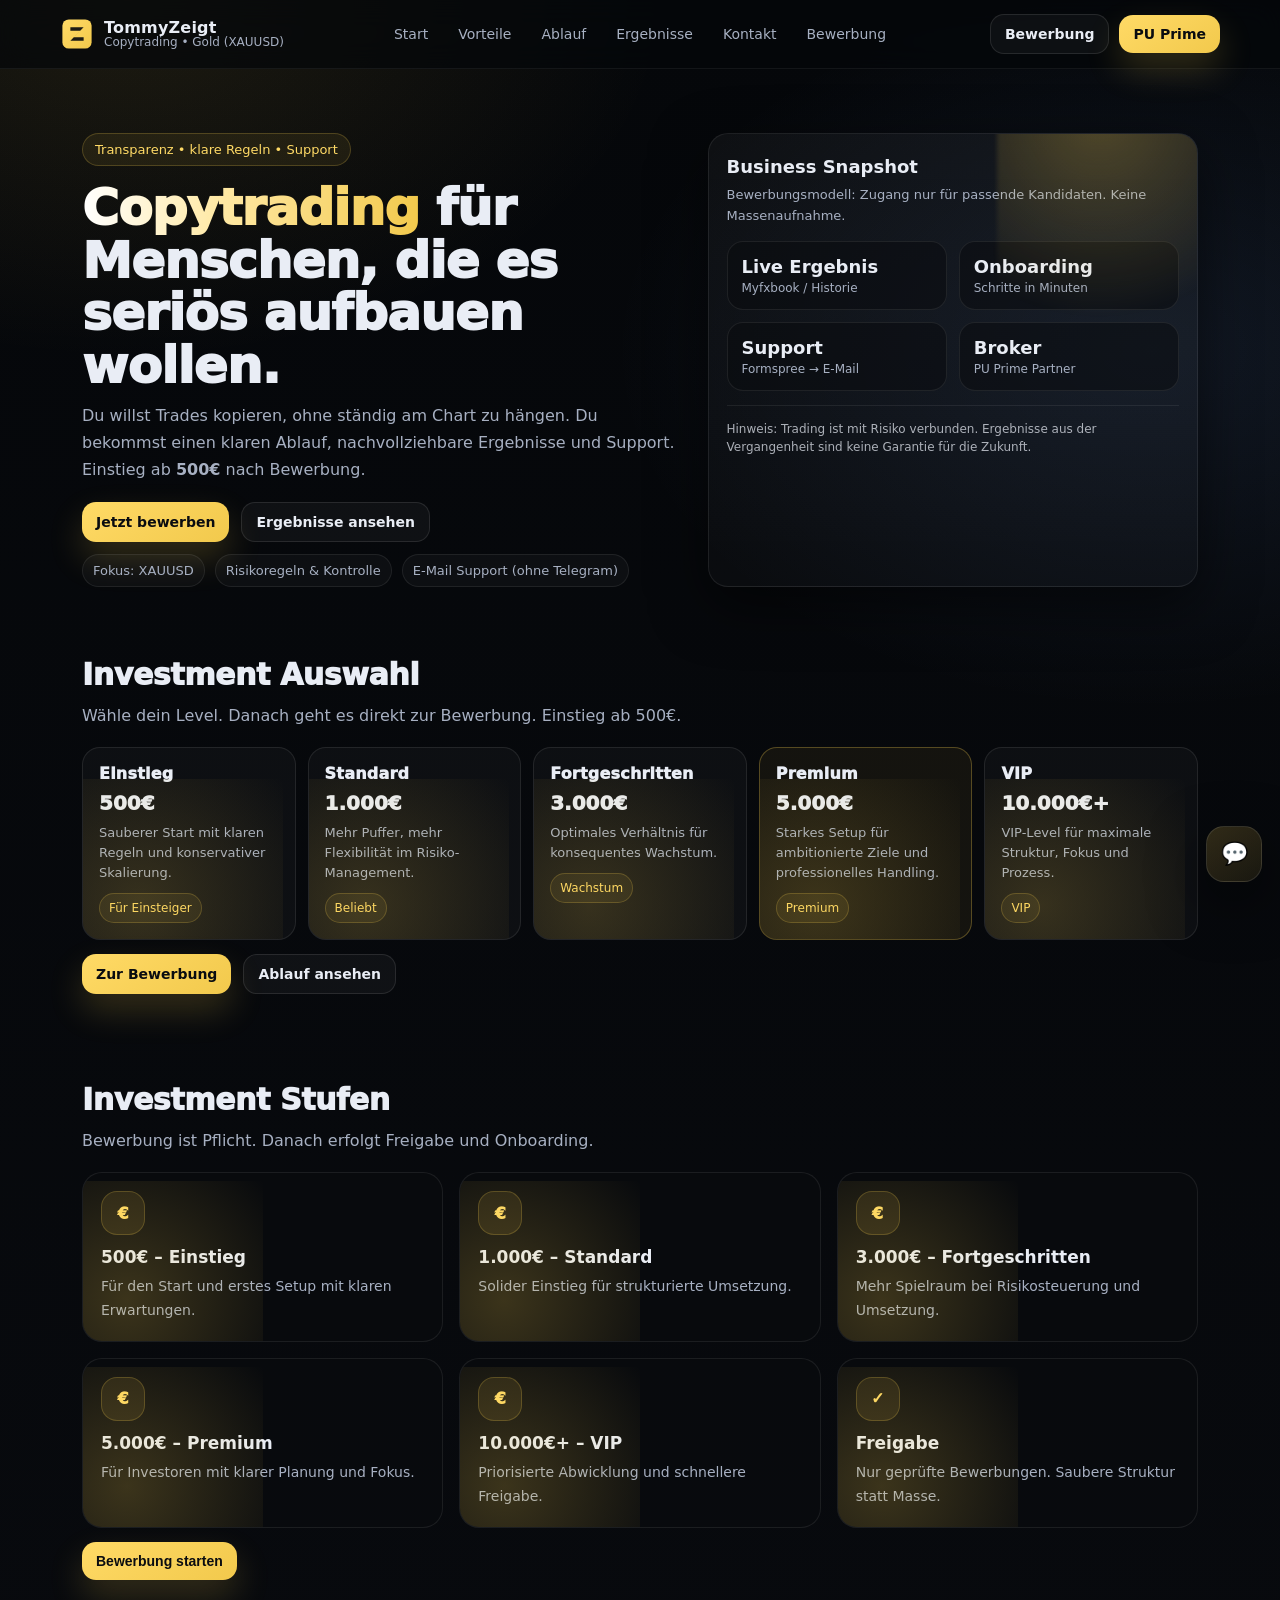
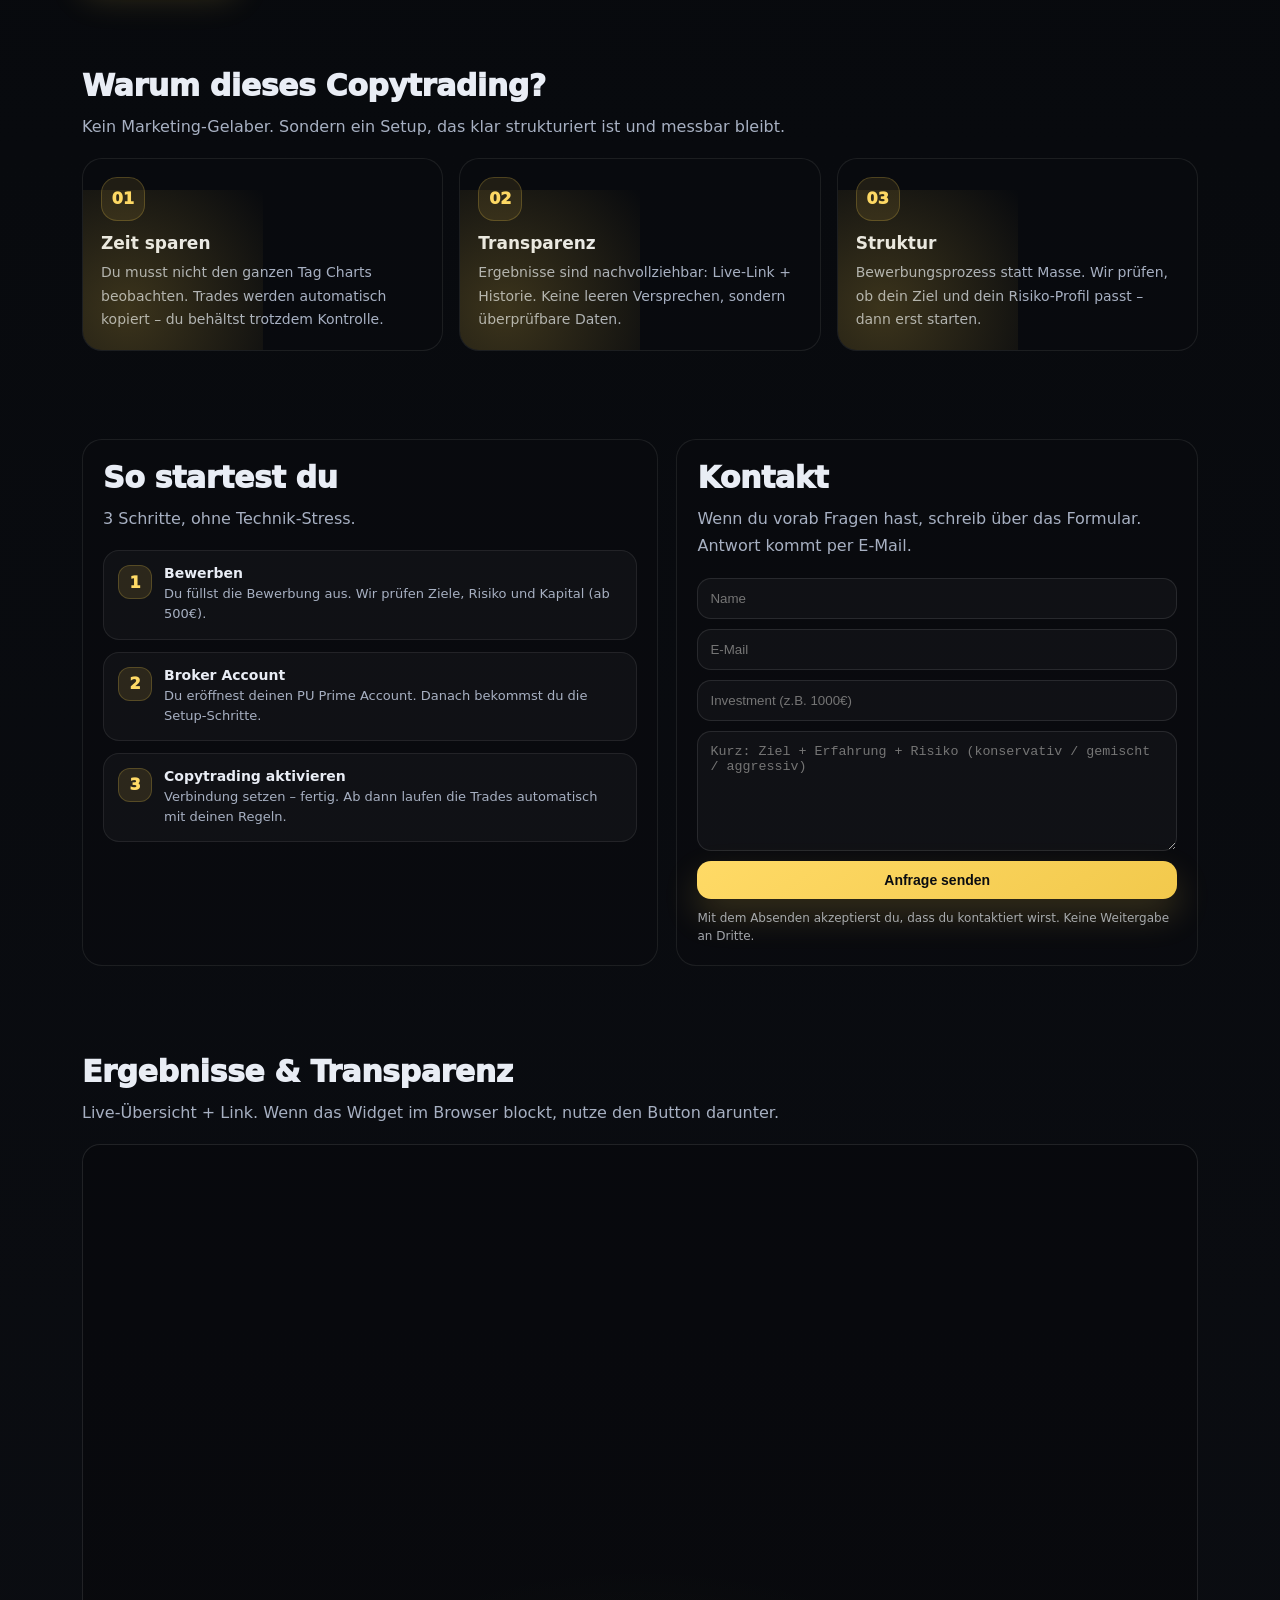
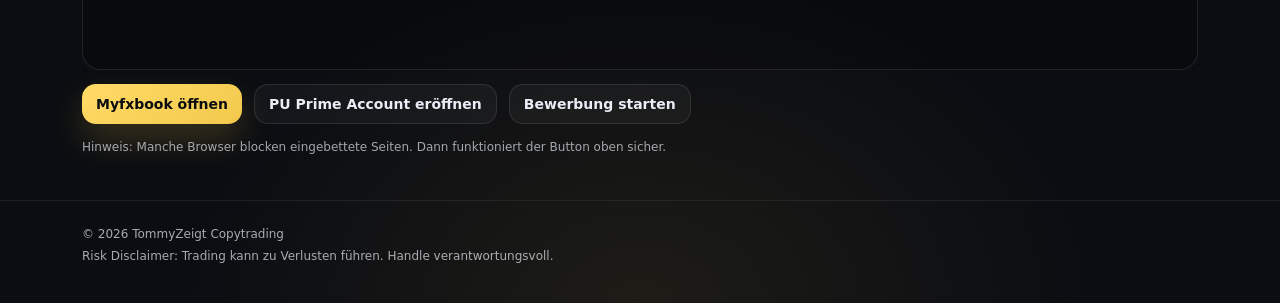
==== commit ef72dea3: "Add files via upload" ====
--- a/index.html
+++ b/index.html
@@ -318,6 +318,26 @@
       </div>
     </section>
 
+    <section id="investment" class="section">
+      <div class="container">
+        <h2>Investment Stufen</h2>
+        <p class="top">Bewerbung ist Pflicht. Danach erfolgt Freigabe und Onboarding.</p>
+
+        <div class="grid3">
+          <div class="feature"><div class="icon">€</div><h3>500€ – Einstieg</h3><p>Für den Start und erstes Setup mit klaren Erwartungen.</p></div>
+          <div class="feature"><div class="icon">€</div><h3>1.000€ – Standard</h3><p>Solider Einstieg für strukturierte Umsetzung.</p></div>
+          <div class="feature"><div class="icon">€</div><h3>3.000€ – Fortgeschritten</h3><p>Mehr Spielraum bei Risikosteuerung und Umsetzung.</p></div>
+          <div class="feature"><div class="icon">€</div><h3>5.000€ – Premium</h3><p>Für Investoren mit klarer Planung und Fokus.</p></div>
+          <div class="feature"><div class="icon">€</div><h3>10.000€+ – VIP</h3><p>Priorisierte Abwicklung und schnellere Freigabe.</p></div>
+          <div class="feature"><div class="icon">✓</div><h3>Freigabe</h3><p>Nur geprüfte Bewerbungen. Saubere Struktur statt Masse.</p></div>
+        </div>
+
+        <div style="margin-top:14px">
+          <button class="btn btn-gold" type="button" data-open="apply">Bewerbung starten</button>
+        </div>
+      </div>
+    </section>
+
     <section id="vorteile" class="section">
       <div class="container">
         <h2>Warum dieses Copytrading?</h2>
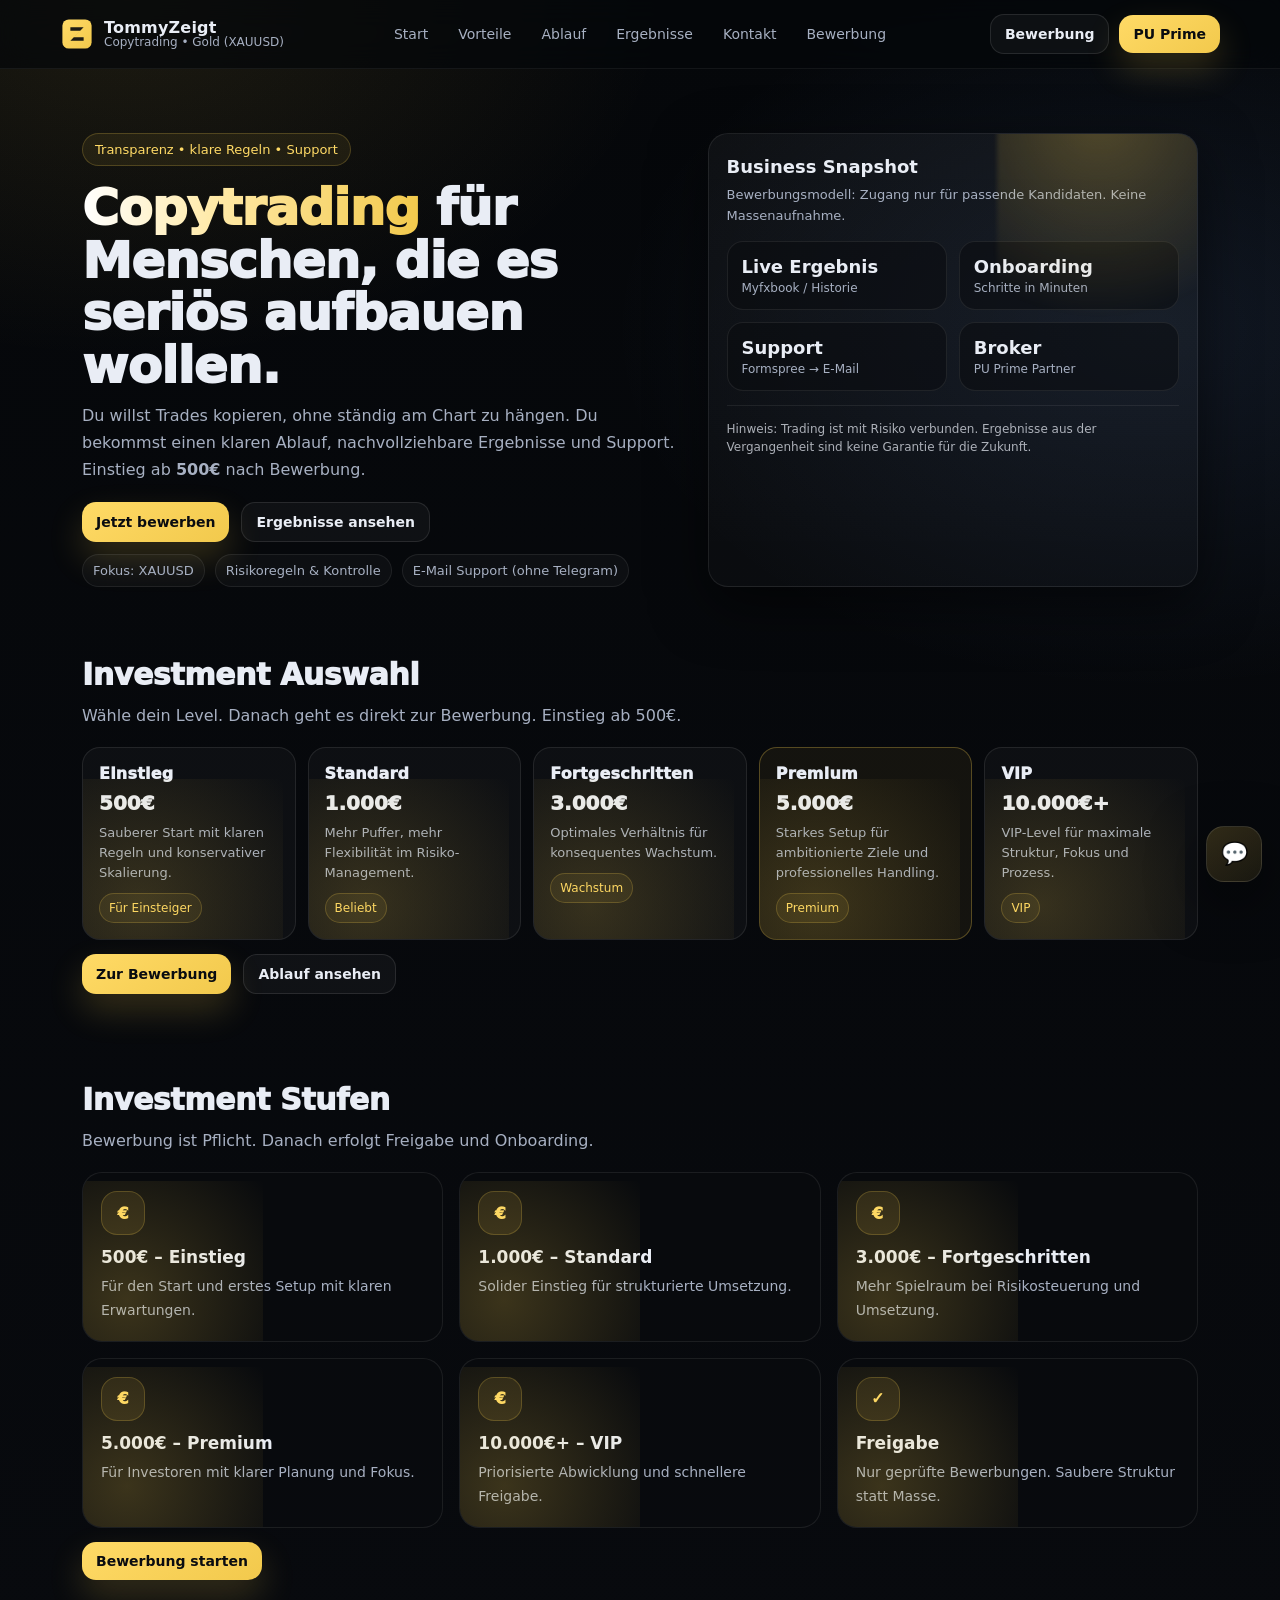
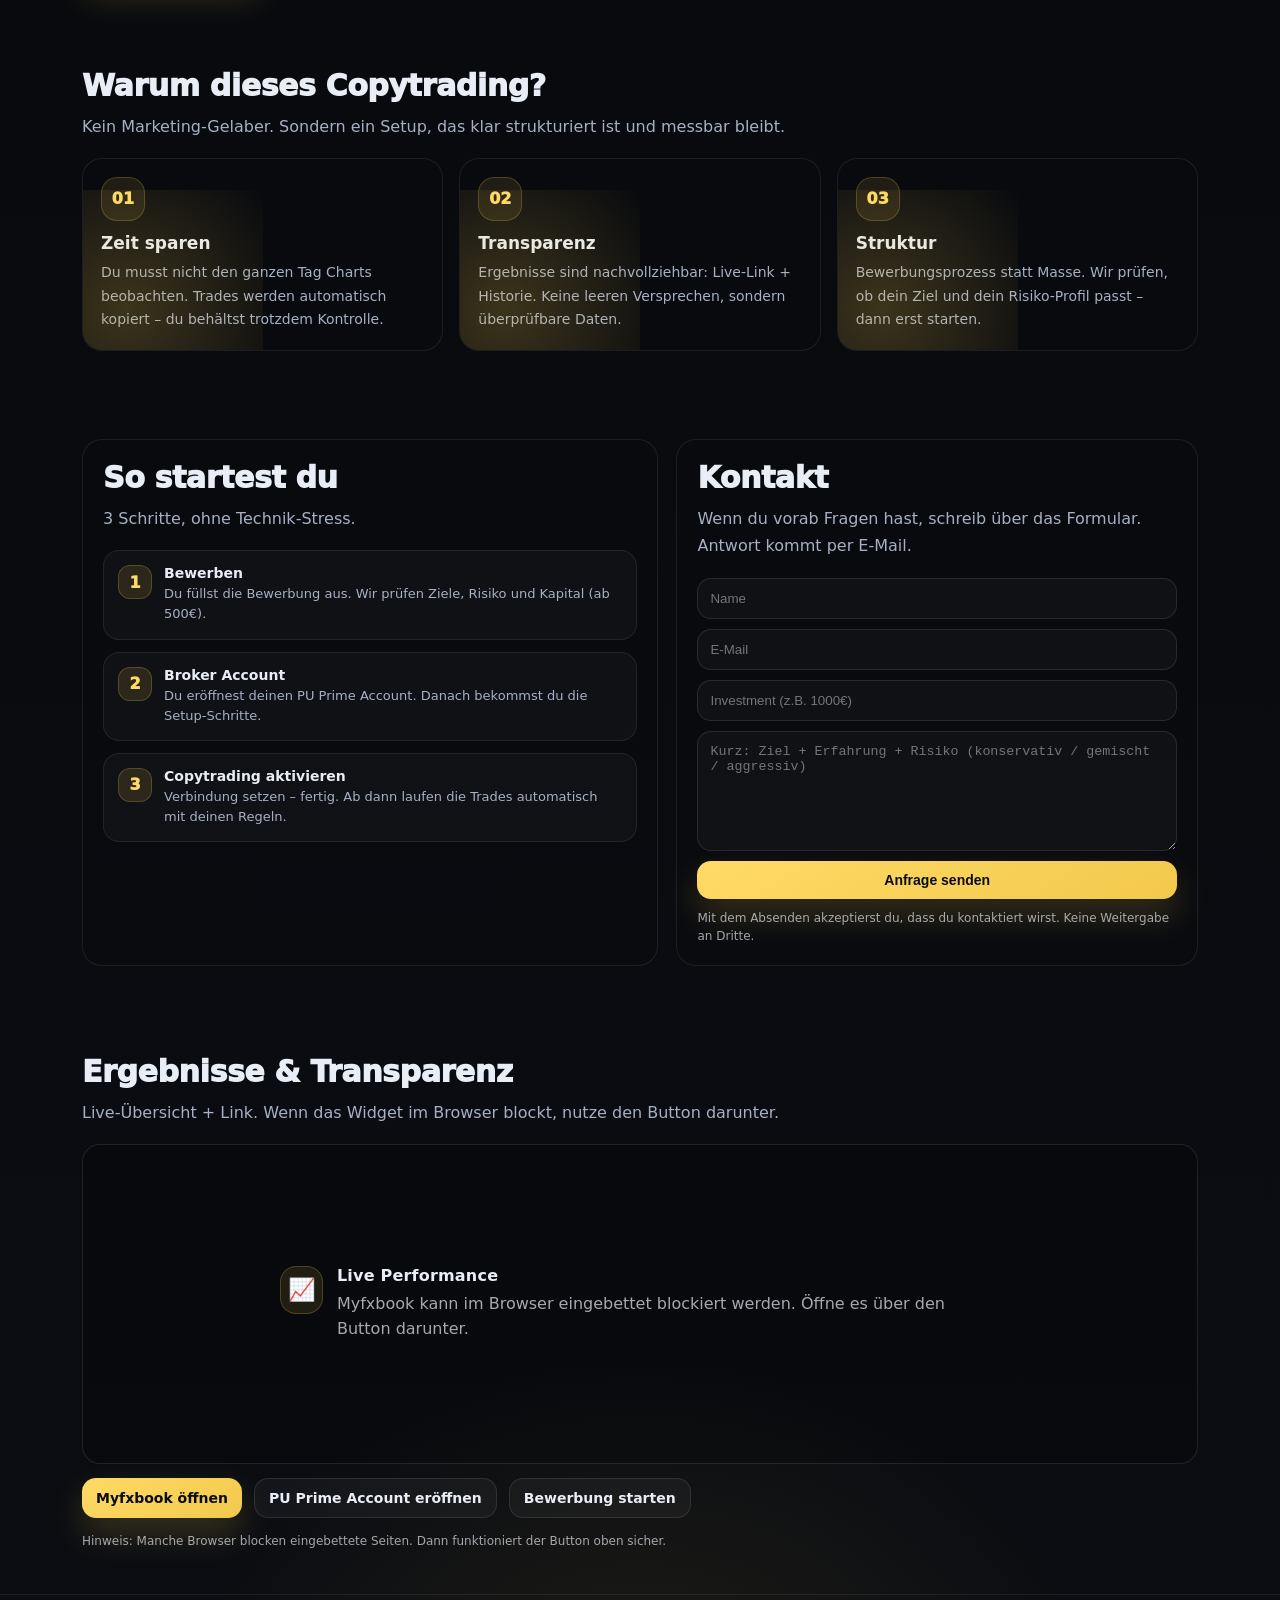
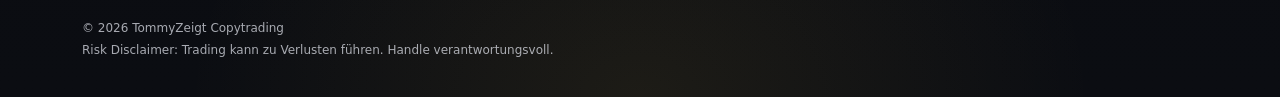
==== commit 777800ed: "Add files via upload" ====
--- a/index.html
+++ b/index.html
@@ -132,9 +132,11 @@
 .tier.featured{border-color: rgba(242,201,76,.30); background: rgba(242,201,76,.06)}
 
 .proof-wrap{display:grid; grid-template-columns:1fr; gap:14px}
-.widget{width:100%; min-height:520px; border:1px solid rgba(255,255,255,.10); background: rgba(0,0,0,.18); border-radius:18px; overflow:hidden}
-.widget iframe{width:100%; height:520px; border:0}
-
+.widget{width:100%; min-height:320px; border:1px solid rgba(255,255,255,.10); background: rgba(0,0,0,.18); border-radius:18px; overflow:hidden; display:flex; align-items:center; justify-content:center; padding:28px}
+.widget-fallback{display:flex; gap:14px; align-items:flex-start; max-width:720px}
+.wf-icon{width:48px; height:48px; border-radius:16px; display:flex; align-items:center; justify-content:center; background: rgba(242,201,76,.10); border:1px solid rgba(242,201,76,.22); font-size:22px}
+.wf-title{font-weight:900; letter-spacing:.2px; margin-bottom:6px}
+.wf-sub{color:rgba(233,237,245,.70); line-height:1.6}
 .form{display:grid; gap:10px}
 .input{width:100%; padding:12px 12px; border-radius:14px; border:1px solid rgba(255,255,255,.10); background: rgba(255,255,255,.03); color:var(--text); outline:none}
 textarea.input{min-height:120px; resize:vertical}
@@ -333,7 +335,7 @@
         </div>
 
         <div style="margin-top:14px">
-          <button class="btn btn-gold" type="button" data-open="apply">Bewerbung starten</button>
+          <a class="btn btn-gold" href="apply.html">Bewerbung starten</a>
         </div>
       </div>
     </section>
@@ -416,9 +418,15 @@
         <p class="top">Live-Übersicht + Link. Wenn das Widget im Browser blockt, nutze den Button darunter.</p>
 
         <div class="proof-wrap">
-          <div class="widget" aria-label="Myfxbook Live Widget">
-            <iframe loading="lazy" referrerpolicy="no-referrer" src="https://www.myfxbook.com/portfolio/tommyzeigt/11931259"></iframe>
-          </div>
+          <div class="widget" aria-label="Performance Vorschau">
+  <div class="widget-fallback">
+    <div class="wf-icon">📈</div>
+    <div class="wf-text">
+      <div class="wf-title">Live Performance</div>
+      <div class="wf-sub">Myfxbook kann im Browser eingebettet blockiert werden. Öffne es über den Button darunter.</div>
+    </div>
+  </div>
+</div>
 
           <div style="display:flex; gap:12px; flex-wrap:wrap">
             <a class="btn btn-gold" href="https://www.myfxbook.com/portfolio/tommyzeigt/11931259" target="_blank" rel="noopener">Myfxbook öffnen</a>
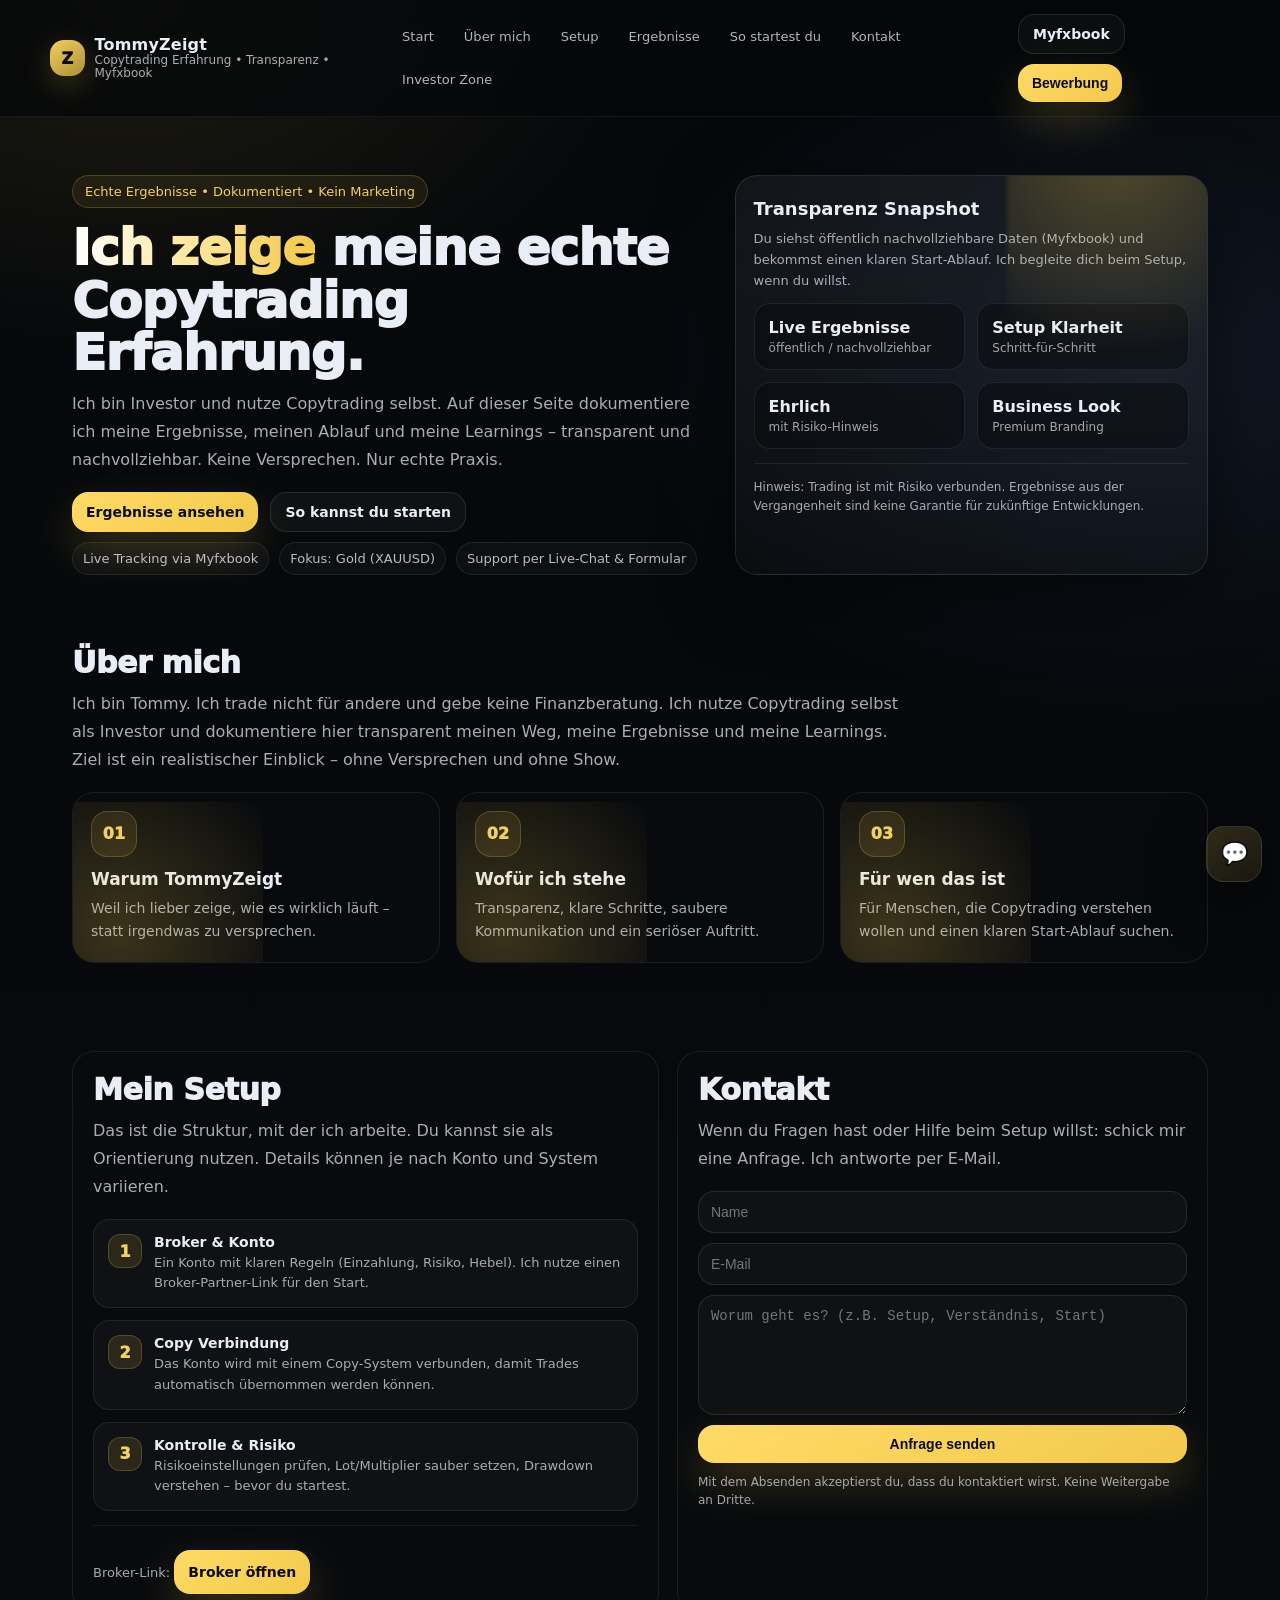
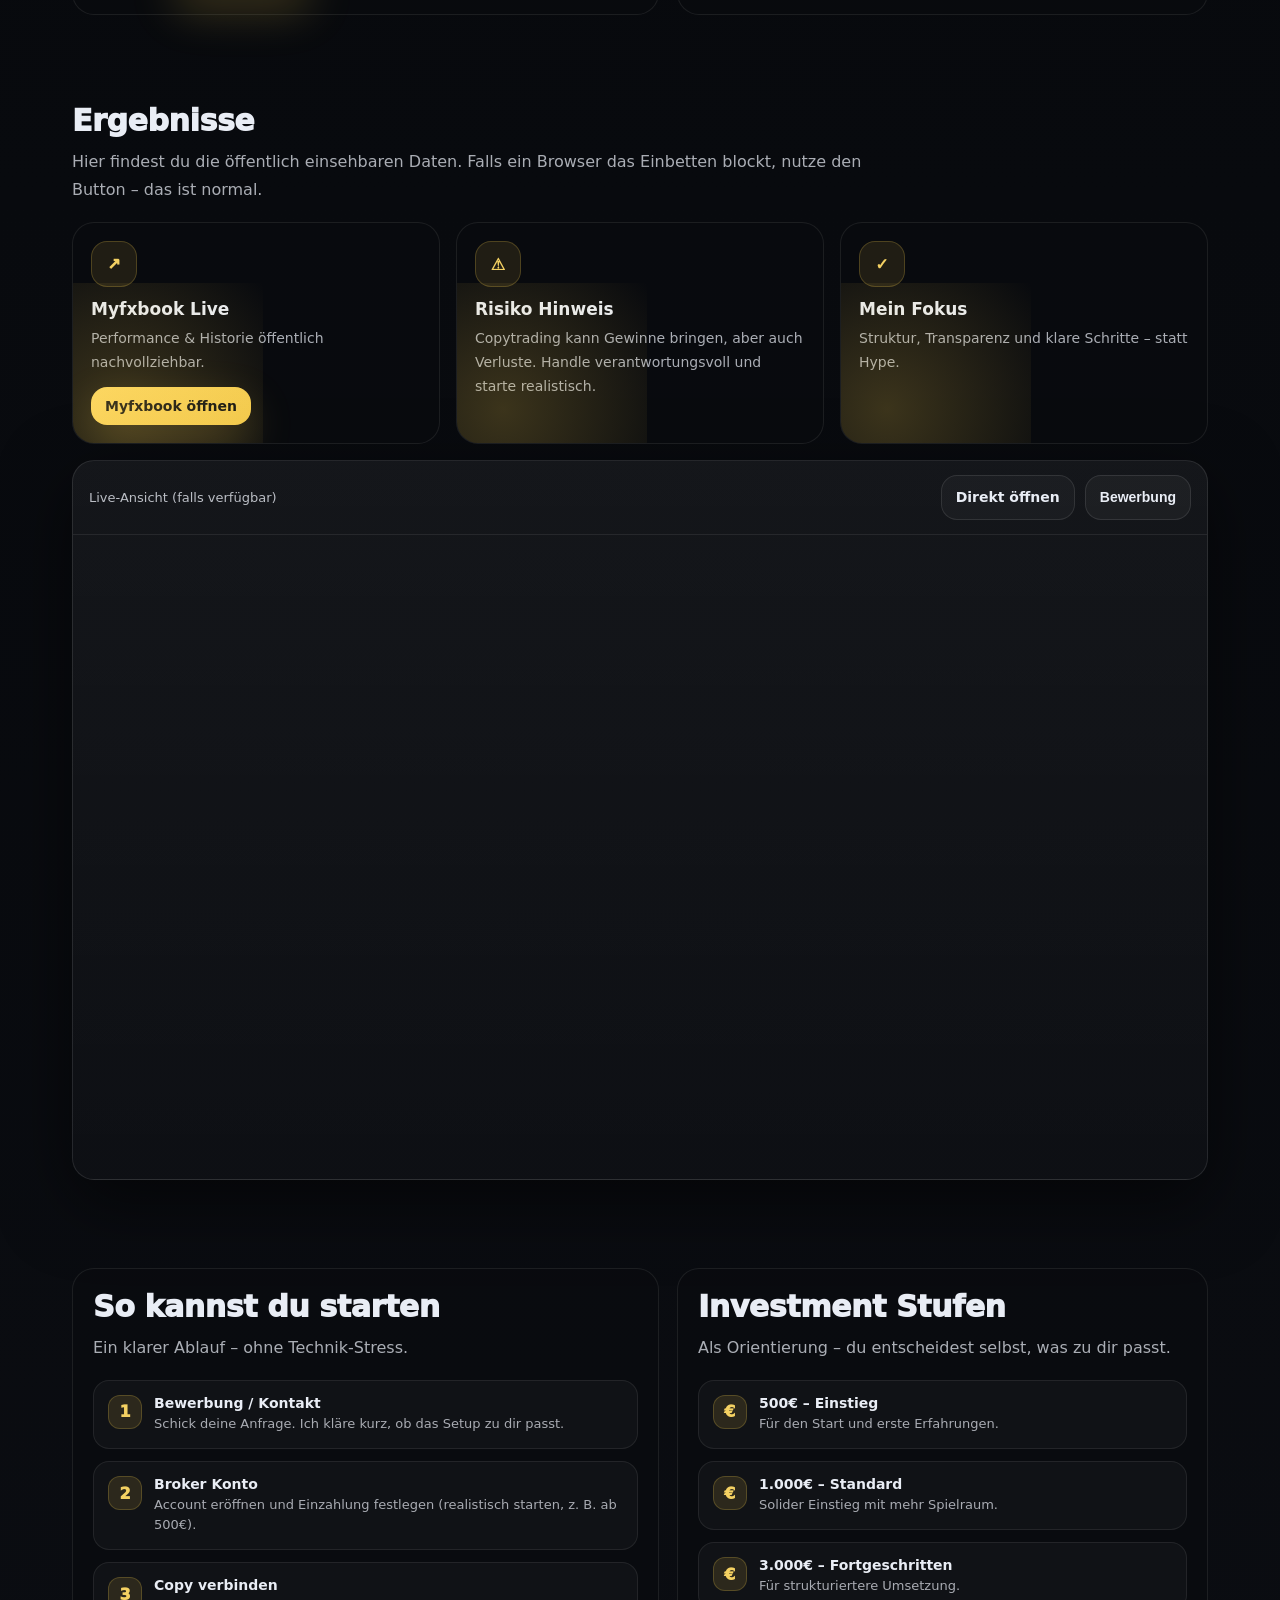
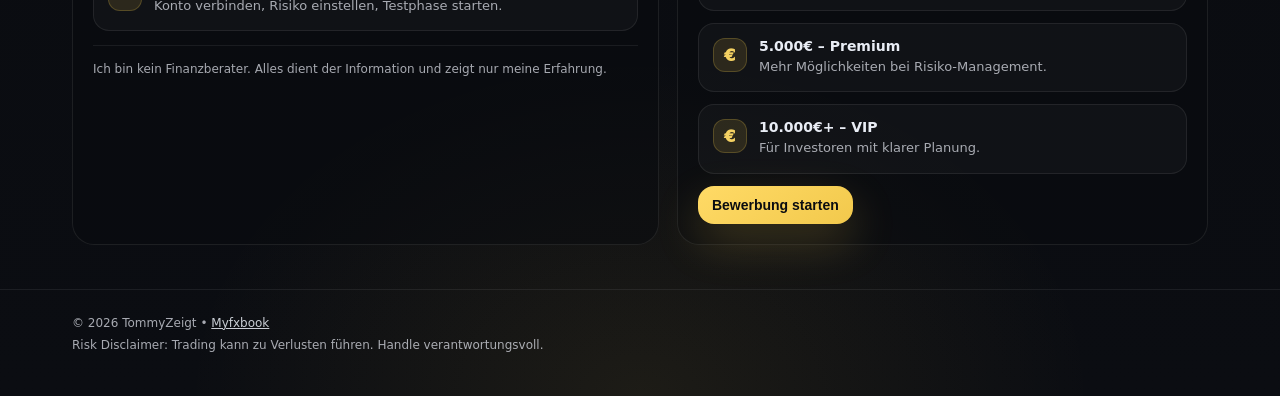
==== commit 8e2363b1: "Add files via upload" ====
--- a/index.html
+++ b/index.html
@@ -1,501 +1,420 @@
 <!doctype html>
 <html lang="de">
 <head>
-  <meta charset="utf-8"/>
-  <meta name="viewport" content="width=device-width, initial-scale=1"/>
-  <title>TommyZeigt Copytrading</title>
-  <meta name="description" content="Copytrading für XAUUSD (Gold) – seriös, transparent, mit klaren Regeln. Bewerbung ab 500€ möglich."/>
-  <link rel="icon" href="assets/favicon.svg"/>
-  <meta name="theme-color" content="#05070a"/>
+  <meta charset="utf-8" />
+  <meta name="viewport" content="width=device-width, initial-scale=1" />
+  <title>TommyZeigt – Copytrading Erfahrung</title>
+  <meta name="description" content="TommyZeigt dokumentiert seine echte Copytrading Erfahrung – transparent, nachvollziehbar, mit Live-Ergebnissen (Myfxbook) und klarer Schritt-für-Schritt Anleitung." />
+  <link rel="icon" href="assets/favicon.svg" />
   <style>
-:root{
-  --bg0:#05070a; --bg1:#0b0d12; --card:#0f131b; --text:#e9edf5; --muted:#a7b0c2;
-  --gold:#f2c94c; --gold2:#ffda66; --line:rgba(242,201,76,.22);
-  --shadow:0 18px 55px rgba(0,0,0,.55); --radius:20px; --max:1160px;
-  --font:ui-sans-serif,system-ui,-apple-system,Segoe UI,Roboto,Helvetica,Arial,"Apple Color Emoji","Segoe UI Emoji";
-}
-*{box-sizing:border-box}
-html{scroll-behavior:smooth}
-body{
-  margin:0; font-family:var(--font); color:var(--text);
-  background:
-    radial-gradient(900px 600px at 10% 0%, rgba(242,201,76,.10), transparent 60%),
-    radial-gradient(900px 600px at 90% 10%, rgba(120,170,255,.10), transparent 60%),
-    radial-gradient(700px 520px at 50% 100%, rgba(242,201,76,.08), transparent 65%),
-    linear-gradient(180deg, var(--bg0), var(--bg1));
-}
-a{color:inherit; text-decoration:none}
-.container{max-width:var(--max); margin:0 auto; padding:0 22px}
-.nav{
-  position:sticky; top:0; z-index:50;
-  backdrop-filter: blur(14px);
-  background: rgba(5,7,10,.72);
-  border-bottom:1px solid rgba(255,255,255,.06);
-}
-.nav-inner{display:flex; align-items:center; justify-content:space-between; padding:14px 0; gap:14px}
-.brand{display:flex; align-items:center; gap:10px; min-width:240px}
-.logo{width:34px; height:34px; border-radius:12px; display:block}
-.brand-text{display:flex; flex-direction:column; line-height:1.1}
-.brand-text .top{font-weight:900; letter-spacing:.2px}
-.brand-text .sub{font-size:12px; color:var(--muted)}
-.links{display:flex; gap:10px; align-items:center; flex-wrap:wrap; justify-content:center}
-.links a{font-size:14px; color:var(--muted); padding:8px 10px; border-radius:12px}
-.links a:hover{color:var(--text); background:rgba(255,255,255,.04)}
-.cta{display:flex; gap:10px; align-items:center; justify-content:flex-end; min-width:240px}
-.btn{
-  display:inline-flex; align-items:center; justify-content:center; gap:10px;
-  padding:11px 14px; border-radius:14px;
-  border:1px solid rgba(255,255,255,.10);
-  background:rgba(255,255,255,.04);
-  color:var(--text); font-weight:800; font-size:14px;
-  transition: transform .12s ease, background .12s ease, border-color .12s ease, box-shadow .12s ease;
-}
-.btn:hover{transform: translateY(-1px); background:rgba(255,255,255,.06); border-color:rgba(255,255,255,.14)}
-.btn-gold{
-  background: linear-gradient(145deg, var(--gold2), var(--gold));
-  color:#0a0c10; border:0;
-  box-shadow: 0 16px 35px rgba(242,201,76,.20);
-}
-.btn-gold:hover{box-shadow: 0 18px 45px rgba(242,201,76,.28)}
-.hero{padding:64px 0 26px}
-.hero-grid{display:grid; grid-template-columns:1.1fr .9fr; gap:26px; align-items:stretch}
-.kicker{
-  display:inline-flex; align-items:center; gap:10px;
-  padding:8px 12px; border-radius:999px;
-  border:1px solid rgba(242,201,76,.22);
-  background:rgba(242,201,76,.08); color:var(--gold2); font-size:13px;
-}
-.h1{margin:16px 0 10px; font-size:50px; line-height:1.05; letter-spacing:-.8px; font-weight:950}
-.grad{background: linear-gradient(90deg, #ffffff, #ffe9a6 40%, #f2c94c); -webkit-background-clip:text; background-clip:text; color:transparent}
-.lead{color:var(--muted); font-size:16px; line-height:1.7; margin:0 0 18px; max-width:60ch}
-.hero-actions{display:flex; gap:12px; flex-wrap:wrap; margin:18px 0 12px}
-.badges{display:flex; gap:10px; flex-wrap:wrap; margin-top:10px}
-.badge{font-size:13px; color:var(--muted); padding:8px 10px; border-radius:999px; border:1px solid rgba(255,255,255,.08); background:rgba(255,255,255,.03)}
-.card{background: linear-gradient(180deg, rgba(255,255,255,.04), rgba(255,255,255,.02)); border:1px solid rgba(255,255,255,.08); border-radius:var(--radius); box-shadow:var(--shadow)}
-.hero-card{padding:18px; position:relative; overflow:hidden; min-height:330px}
-.hero-card:before{
-  content:""; position:absolute; inset:-120px -140px auto auto;
-  width:340px; height:340px;
-  background: radial-gradient(circle at 30% 30%, rgba(242,201,76,.28), transparent 60%);
-  filter: blur(2px);
-}
-.hero-card h3{margin:4px 0 8px; font-size:18px}
-.mini{color:var(--muted); font-size:13px; line-height:1.6}
-.stat-grid{display:grid; grid-template-columns:1fr 1fr; gap:12px; margin-top:14px}
-.stat{padding:14px; border-radius:16px; background: rgba(10,12,16,.55); border:1px solid rgba(255,255,255,.08)}
-.stat .v{font-size:18px; font-weight:900}
-.stat .k{font-size:12px; color:var(--muted); margin-top:4px}
-.sep{height:1px; background: rgba(255,255,255,.07); margin:14px 0}
-.note{font-size:12px; color:rgba(233,237,245,.72); line-height:1.5}
-
-.section{padding:44px 0}
-.section h2{margin:0 0 10px; font-size:30px; letter-spacing:-.4px; font-weight:950}
-.section p.top{margin:0 0 18px; color:var(--muted); line-height:1.7}
-.grid3{display:grid; grid-template-columns:repeat(3, 1fr); gap:16px}
-.feature{
-  padding:18px; border-radius:var(--radius);
-  background: rgba(10,12,16,.55);
-  border: 1px solid rgba(255,255,255,.08);
-  position:relative; overflow:hidden;
-}
-.feature:before{
-  content:""; position:absolute; inset:auto auto -180px -160px;
-  width:340px; height:340px;
-  background: radial-gradient(circle at 60% 35%, rgba(242,201,76,.22), transparent 60%);
-}
-.icon{
-  width:44px; height:44px; border-radius:16px;
-  display:flex; align-items:center; justify-content:center;
-  background: rgba(242,201,76,.10);
-  border:1px solid rgba(242,201,76,.22);
-  color: var(--gold2); font-weight:950;
-}
-.feature h3{margin:12px 0 8px; font-size:17px}
-.feature p{margin:0; color:var(--muted); line-height:1.7; font-size:14px}
-
-.split{display:grid; grid-template-columns:1.05fr .95fr; gap:18px; align-items:stretch}
-.panel{padding:20px; border-radius:var(--radius); background: rgba(10,12,16,.55); border:1px solid rgba(255,255,255,.08)}
-.steps{display:grid; gap:12px}
-.step{display:flex; gap:12px; align-items:flex-start; padding:14px; border-radius:16px; background: rgba(255,255,255,.03); border:1px solid rgba(255,255,255,.08)}
-.num{width:34px; height:34px; border-radius:12px; display:flex; align-items:center; justify-content:center;
-  background: rgba(242,201,76,.12); border:1px solid rgba(242,201,76,.22); color: var(--gold2); font-weight:950; flex:0 0 auto}
-.step b{display:block; font-size:14px; margin-bottom:3px}
-.step span{display:block; color:var(--muted); font-size:13px; line-height:1.55}
-
-.pricing{display:grid; grid-template-columns:repeat(5, 1fr); gap:12px}
-.tier{padding:16px; border-radius:18px; background: rgba(255,255,255,.03); border:1px solid rgba(255,255,255,.09); position:relative; overflow:hidden}
-.tier:before{content:""; position:absolute; inset:auto auto -200px -160px; width:360px; height:360px; background: radial-gradient(circle at 60% 35%, rgba(242,201,76,.18), transparent 60%)}
-.tier .name{font-weight:950; letter-spacing:.2px}
-.tier .amt{margin-top:8px; font-size:20px; font-weight:950}
-.tier .desc{margin-top:8px; color:var(--muted); font-size:13px; line-height:1.55}
-.tier .tag{display:inline-flex; margin-top:10px; font-size:12px; padding:7px 9px; border-radius:999px; border:1px solid rgba(242,201,76,.22); background: rgba(242,201,76,.08); color:var(--gold2)}
-.tier.featured{border-color: rgba(242,201,76,.30); background: rgba(242,201,76,.06)}
-
-.proof-wrap{display:grid; grid-template-columns:1fr; gap:14px}
-.widget{width:100%; min-height:320px; border:1px solid rgba(255,255,255,.10); background: rgba(0,0,0,.18); border-radius:18px; overflow:hidden; display:flex; align-items:center; justify-content:center; padding:28px}
-.widget-fallback{display:flex; gap:14px; align-items:flex-start; max-width:720px}
-.wf-icon{width:48px; height:48px; border-radius:16px; display:flex; align-items:center; justify-content:center; background: rgba(242,201,76,.10); border:1px solid rgba(242,201,76,.22); font-size:22px}
-.wf-title{font-weight:900; letter-spacing:.2px; margin-bottom:6px}
-.wf-sub{color:rgba(233,237,245,.70); line-height:1.6}
-.form{display:grid; gap:10px}
-.input{width:100%; padding:12px 12px; border-radius:14px; border:1px solid rgba(255,255,255,.10); background: rgba(255,255,255,.03); color:var(--text); outline:none}
-textarea.input{min-height:120px; resize:vertical}
-.small{font-size:12px; color:rgba(233,237,245,.68); line-height:1.5}
-
-.footer{padding:26px 0 40px; border-top:1px solid rgba(255,255,255,.07); color:rgba(233,237,245,.70); font-size:12px}
-
-.toast{position:fixed; left:50%; bottom:22px; transform:translateX(-50%); background: rgba(10,12,16,.85);
-  border:1px solid rgba(255,255,255,.10); color: var(--text); padding:12px 14px; border-radius:14px; box-shadow: var(--shadow); display:none;
-  max-width:min(720px, calc(100% - 28px))}
-.toast.show{display:block; animation: pop .18s ease}
-@keyframes pop{from{transform:translateX(-50%) translateY(6px); opacity:.0} to{transform:translateX(-50%) translateY(0); opacity:1}}
-
-.tz-support-fab{
-  position: fixed; right: 18px; bottom: 18px; z-index: 9999;
-  width: 56px; height: 56px; border-radius: 18px;
-  border: 1px solid rgba(255,255,255,.10);
-  background: linear-gradient(145deg, rgba(242,201,76,.18), rgba(242,201,76,.08));
-  color: #e9edf5; font-size: 22px; cursor: pointer;
-  box-shadow: var(--shadow);
-  transition: transform .12s ease, filter .12s ease;
-}
-.tz-support-fab:hover{ transform: translateY(-1px); filter: brightness(1.08); }
-
-.tz-chat{
-  position: fixed; right: 18px; bottom: 86px; z-index: 10000;
-  width: min(380px, calc(100vw - 36px));
-  border-radius: 20px;
-  border: 1px solid rgba(255,255,255,.10);
-  background: rgba(10,12,16,.92);
-  backdrop-filter: blur(12px);
-  box-shadow: var(--shadow);
-  overflow: hidden;
-  display: none;
-}
-.tz-chat.show{ display:block; animation: tzPop .18s ease; }
-@keyframes tzPop{ from{ transform: translateY(8px); opacity:.0 } to{ transform: translateY(0); opacity:1 } }
-
-.tz-chat-head{display:flex; align-items:center; justify-content:space-between; gap:10px; padding:12px; border-bottom: 1px solid rgba(255,255,255,.08); background: rgba(255,255,255,.03)}
-.tz-chat-title{font-weight:950; letter-spacing:.2px}
-.tz-chat-close{padding:7px 10px; border-radius:12px; border:1px solid rgba(255,255,255,.10); background: rgba(255,255,255,.04); color: rgba(233,237,245,.92); font-weight:950; cursor:pointer}
-.tz-chat-body{padding:12px; height:160px; overflow:auto}
-.tz-bubble{max-width:90%; padding:10px 12px; border-radius:16px; margin:0 0 10px; border:1px solid rgba(255,255,255,.10); font-size:13px; line-height:1.5}
-.tz-bubble-bot{background: rgba(242,201,76,.08); border-color: rgba(242,201,76,.18); color: rgba(233,237,245,.92)}
-.tz-bubble-user{margin-left:auto; background: rgba(255,255,255,.04); color: rgba(233,237,245,.88)}
-.tz-chat-form{padding:12px; display:grid; gap:8px; border-top: 1px solid rgba(255,255,255,.08)}
-.tz-chat-input{width:100%; padding:10px 10px; border-radius:14px; border:1px solid rgba(255,255,255,.10); background: rgba(255,255,255,.03); color: rgba(233,237,245,.92); outline:none; font-size:13px}
-.tz-chat-textarea{min-height:84px; resize:vertical}
-.tz-chat-send{padding:11px 12px; border-radius:14px; border:0; background: linear-gradient(145deg, rgba(255,218,102,.95), rgba(242,201,76,.85)); color:#0a0c10; font-weight:950; cursor:pointer}
-.tz-chat-small{font-size:12px; color: rgba(233,237,245,.68); line-height:1.45}
-
-@media (max-width: 1080px){ .pricing{grid-template-columns:repeat(2,1fr)} }
-@media (max-width: 980px){ .hero-grid, .split{grid-template-columns:1fr} .h1{font-size:40px} .cta{min-width:auto} .brand{min-width:auto} }
-@media (max-width: 760px){ .grid3{grid-template-columns:1fr} .links{display:none} .pricing{grid-template-columns:1fr} .widget iframe{height:640px} }
+    :root{
+      --bg0:#05070a; --bg1:#0b0d12;
+      --text:#e9edf5; --muted:rgba(233,237,245,.72);
+      --gold:#f2c94c; --gold2:#ffda66;
+      --shadow:0 22px 70px rgba(0,0,0,.55);
+      --r:22px; --max:1180px;
+      --font:ui-sans-serif,system-ui,-apple-system,Segoe UI,Roboto,Helvetica,Arial,"Apple Color Emoji","Segoe UI Emoji";
+    }
+    *{box-sizing:border-box}
+    html{scroll-behavior:smooth}
+    body{
+      margin:0; font-family:var(--font); color:var(--text);
+      background:
+        radial-gradient(900px 600px at 10% 0%, rgba(242,201,76,.10), transparent 60%),
+        radial-gradient(900px 600px at 90% 10%, rgba(120,170,255,.10), transparent 60%),
+        radial-gradient(700px 520px at 50% 100%, rgba(242,201,76,.08), transparent 65%),
+        linear-gradient(180deg,var(--bg0),var(--bg1));
+      overflow-x:hidden;
+    }
+    a{color:inherit;text-decoration:none}
+    .container{max-width:var(--max);margin:0 auto;padding:0 22px}
+    .nav{position:sticky;top:0;z-index:50;backdrop-filter:blur(14px);background:rgba(5,7,10,.74);border-bottom:1px solid rgba(255,255,255,.06)}
+    .nav-inner{display:flex;align-items:center;justify-content:space-between;gap:12px;padding:14px 0}
+    .brand{display:flex;align-items:center;gap:10px}
+    .logo{width:36px;height:36px;border-radius:14px;background:linear-gradient(145deg,rgba(255,218,102,.95),rgba(242,201,76,.70));box-shadow:0 10px 30px rgba(242,201,76,.22);position:relative}
+    .logo:after{content:"Z";position:absolute;inset:0;display:flex;align-items:center;justify-content:center;font-weight:950;color:#0a0c10}
+    .brand-text{display:flex;flex-direction:column;line-height:1.1}
+    .brand-text .top{font-weight:900;letter-spacing:.2px}
+    .brand-text .sub{font-size:12px;color:var(--muted)}
+    .links{display:flex;gap:8px;flex-wrap:wrap;align-items:center}
+    .links a{font-size:13px;color:rgba(233,237,245,.76);padding:9px 10px;border-radius:14px;border:1px solid transparent}
+    .links a:hover{background:rgba(255,255,255,.04);border-color:rgba(255,255,255,.06)}
+    .cta{display:flex;gap:10px;align-items:center;flex-wrap:wrap}
+    .btn{display:inline-flex;align-items:center;justify-content:center;gap:10px;padding:11px 14px;border-radius:16px;border:1px solid rgba(255,255,255,.10);background:rgba(255,255,255,.04);color:var(--text);font-weight:850;font-size:14px;cursor:pointer;transition:transform .12s ease,filter .12s ease,border-color .12s ease;user-select:none}
+    .btn:hover{transform:translateY(-1px);filter:brightness(1.05);border-color:rgba(255,255,255,.14)}
+    .btn-gold{border:0;color:#0a0c10;background:linear-gradient(145deg,var(--gold2),var(--gold));box-shadow:0 18px 45px rgba(242,201,76,.22)}
+    .btn-soft{background:rgba(255,255,255,.03)}
+    .hero{padding:58px 0 26px}
+    .hero-grid{display:grid;grid-template-columns:1.15fr .85fr;gap:22px;align-items:stretch}
+    .kicker{display:inline-flex;align-items:center;gap:10px;padding:8px 12px;border-radius:999px;border:1px solid rgba(242,201,76,.22);background:rgba(242,201,76,.08);color:rgba(255,218,102,.95);font-size:13px}
+    h1{margin:14px 0 10px;font-size:50px;line-height:1.05;letter-spacing:-.9px;font-weight:950}
+    .grad{background:linear-gradient(90deg,#ffffff,#ffe9a6 45%,#f2c94c);-webkit-background-clip:text;background-clip:text;color:transparent}
+    .lead{margin:0 0 18px;color:var(--muted);font-size:16px;line-height:1.75;max-width:66ch}
+    .hero-actions{display:flex;gap:12px;flex-wrap:wrap;margin:18px 0 8px}
+    .badges{display:flex;gap:10px;flex-wrap:wrap;margin-top:10px}
+    .badge{font-size:13px;color:rgba(233,237,245,.78);padding:8px 10px;border-radius:999px;border:1px solid rgba(255,255,255,.08);background:rgba(255,255,255,.03)}
+    .card{border:1px solid rgba(255,255,255,.10);background:linear-gradient(180deg,rgba(255,255,255,.05),rgba(255,255,255,.02));border-radius:var(--r);box-shadow:var(--shadow)}
+    .side-card{padding:18px;position:relative;overflow:hidden}
+    .side-card:before{content:"";position:absolute;inset:-140px -160px auto auto;width:360px;height:360px;background:radial-gradient(circle at 30% 30%,rgba(242,201,76,.28),transparent 60%);filter:blur(2px)}
+    .side-card h3{margin:4px 0 10px;font-size:18px}
+    .mini{color:rgba(233,237,245,.70);font-size:13px;line-height:1.6}
+    .stat-grid{display:grid;grid-template-columns:1fr 1fr;gap:12px;margin-top:12px}
+    .stat{padding:14px;border-radius:16px;background:rgba(10,12,16,.55);border:1px solid rgba(255,255,255,.08)}
+    .stat .v{font-size:16px;font-weight:900}
+    .stat .k{font-size:12px;color:rgba(233,237,245,.68);margin-top:4px}
+    .sep{height:1px;background:rgba(255,255,255,.07);margin:14px 0}
+    .note{font-size:12px;color:rgba(233,237,245,.70);line-height:1.55}
+    .section{padding:44px 0}
+    .section h2{margin:0 0 10px;font-size:30px;letter-spacing:-.4px;font-weight:950}
+    .section p.top{margin:0 0 18px;color:var(--muted);line-height:1.75;max-width:82ch}
+    .grid3{display:grid;grid-template-columns:repeat(3,1fr);gap:16px}
+    .feature{padding:18px;border-radius:var(--r);background:rgba(10,12,16,.55);border:1px solid rgba(255,255,255,.08);position:relative;overflow:hidden;min-height:168px}
+    .feature:before{content:"";position:absolute;inset:auto auto -200px -170px;width:360px;height:360px;background:radial-gradient(circle at 60% 35%,rgba(242,201,76,.22),transparent 60%)}
+    .icon{width:46px;height:46px;border-radius:16px;display:flex;align-items:center;justify-content:center;background:rgba(242,201,76,.10);border:1px solid rgba(242,201,76,.22);color:rgba(255,218,102,.95);font-weight:950}
+    .feature h3{margin:12px 0 8px;font-size:17px}
+    .feature p{margin:0;color:rgba(233,237,245,.72);line-height:1.7;font-size:14px}
+    .split{display:grid;grid-template-columns:1.05fr .95fr;gap:18px;align-items:stretch}
+    .panel{padding:20px;border-radius:var(--r);background:rgba(10,12,16,.55);border:1px solid rgba(255,255,255,.08)}
+    .steps{display:grid;gap:12px}
+    .step{display:flex;gap:12px;align-items:flex-start;padding:14px;border-radius:16px;background:rgba(255,255,255,.03);border:1px solid rgba(255,255,255,.08)}
+    .num{width:34px;height:34px;border-radius:12px;display:flex;align-items:center;justify-content:center;background:rgba(242,201,76,.12);border:1px solid rgba(242,201,76,.22);color:rgba(255,218,102,.95);font-weight:950;flex:0 0 auto}
+    .step b{display:block;font-size:14px;margin-bottom:3px}
+    .step span{display:block;color:rgba(233,237,245,.70);font-size:13px;line-height:1.55}
+    .form{display:grid;gap:10px}
+    .input{width:100%;padding:12px 12px;border-radius:16px;border:1px solid rgba(255,255,255,.10);background:rgba(255,255,255,.03);color:var(--text);outline:none;font-size:14px}
+    textarea.input{min-height:120px;resize:vertical}
+    select.input option{background:#0a0c10;color:#e9edf5}
+    .small{font-size:12px;color:rgba(233,237,245,.68);line-height:1.5}
+    .embed-card{padding:0;overflow:hidden}
+    .embed-head{padding:14px 16px;border-bottom:1px solid rgba(255,255,255,.08);color:rgba(233,237,245,.78);font-size:13px;line-height:1.5;display:flex;gap:10px;align-items:center;justify-content:space-between;flex-wrap:wrap}
+    .footer{padding:26px 0 44px;border-top:1px solid rgba(255,255,255,.07);color:rgba(233,237,245,.70);font-size:12px}
+    .footer a{color:rgba(233,237,245,.86);text-decoration:underline}
+    .tz-support-fab{position:fixed;right:18px;bottom:18px;z-index:9999;width:56px;height:56px;border-radius:18px;border:1px solid rgba(255,255,255,.10);background:linear-gradient(145deg,rgba(242,201,76,.18),rgba(242,201,76,.08));color:#e9edf5;font-size:22px;cursor:pointer;box-shadow:0 18px 55px rgba(0,0,0,.55);transition:transform .12s ease,filter .12s ease}
+    .tz-support-fab:hover{transform:translateY(-1px);filter:brightness(1.08)}
+    .tz-chat{position:fixed;right:18px;bottom:86px;z-index:10000;width:min(390px,calc(100vw - 36px));border-radius:20px;border:1px solid rgba(255,255,255,.10);background:rgba(10,12,16,.92);backdrop-filter:blur(12px);box-shadow:0 18px 55px rgba(0,0,0,.55);overflow:hidden;display:none}
+    .tz-chat.show{display:block;animation:tzPop .18s ease}
+    @keyframes tzPop{from{transform:translateY(8px);opacity:0}to{transform:translateY(0);opacity:1}}
+    .tz-chat-head{display:flex;align-items:center;justify-content:space-between;gap:10px;padding:12px 12px;border-bottom:1px solid rgba(255,255,255,.08);background:rgba(255,255,255,.03)}
+    .tz-chat-title{font-weight:950}
+    .tz-chat-actions{display:flex;gap:8px;align-items:center}
+    .tz-chip{padding:7px 9px;border-radius:12px;border:1px solid rgba(255,255,255,.10);background:rgba(255,255,255,.04);color:rgba(233,237,245,.92);font-weight:900;font-size:12px;cursor:pointer}
+    .tz-chat-close{padding:7px 10px;border-radius:12px;border:1px solid rgba(255,255,255,.10);background:rgba(255,255,255,.04);color:rgba(233,237,245,.92);font-weight:950;cursor:pointer}
+    .tz-chat-body{padding:12px;height:180px;overflow:auto}
+    .tz-bubble{max-width:92%;padding:10px 12px;border-radius:16px;margin:0 0 10px;border:1px solid rgba(255,255,255,.10);font-size:13px;line-height:1.5}
+    .tz-bubble-bot{background:rgba(242,201,76,.08);border-color:rgba(242,201,76,.18);color:rgba(233,237,245,.92)}
+    .tz-bubble-user{margin-left:auto;background:rgba(255,255,255,.04);color:rgba(233,237,245,.88)}
+    .tz-chat-form{padding:12px;display:grid;gap:8px;border-top:1px solid rgba(255,255,255,.08)}
+    .tz-chat-input{width:100%;padding:10px 10px;border-radius:14px;border:1px solid rgba(255,255,255,.10);background:rgba(255,255,255,.03);color:rgba(233,237,245,.92);outline:none;font-size:13px}
+    .tz-chat-textarea{min-height:84px;resize:vertical}
+    .tz-chat-send{padding:11px 12px;border-radius:14px;border:0;background:linear-gradient(145deg,rgba(255,218,102,.95),rgba(242,201,76,.85));color:#0a0c10;font-weight:950;cursor:pointer}
+    .tz-chat-small{font-size:12px;color:rgba(233,237,245,.68);line-height:1.45}
+    .modal-backdrop{position:fixed;inset:0;background:rgba(0,0,0,.55);backdrop-filter:blur(8px);display:none;z-index:9997}
+    .modal-backdrop.show{display:block}
+    .modal{position:fixed;left:50%;top:50%;transform:translate(-50%,-50%);width:min(720px,calc(100% - 28px));border-radius:22px;border:1px solid rgba(255,255,255,.12);background:rgba(10,12,16,.92);box-shadow:var(--shadow);display:none;z-index:9998;overflow:hidden}
+    .modal.show{display:block;animation:tzPop .18s ease}
+    .modal-head{display:flex;align-items:center;justify-content:space-between;gap:10px;padding:12px 14px;border-bottom:1px solid rgba(255,255,255,.08);background:rgba(255,255,255,.03)}
+    .modal-title{font-weight:950}
+    .modal-close{padding:8px 10px;border-radius:14px;border:1px solid rgba(255,255,255,.10);background:rgba(255,255,255,.04);color:rgba(233,237,245,.92);font-weight:950;cursor:pointer}
+    .modal-body{padding:14px}
+    @media (max-width:980px){.hero-grid,.split{grid-template-columns:1fr}h1{font-size:40px}}
+    @media (max-width:780px){.grid3{grid-template-columns:1fr}.links{display:none}}
   </style>
 </head>
-<body>
-  <header class="nav" id="start">
-    <div class="container nav-inner">
-      <div class="brand">
-        <img class="logo" src="assets/logo.svg" alt="TommyZeigt Logo" width="34" height="34" loading="eager"/>
-        <div class="brand-text">
-          <div class="top">TommyZeigt</div>
-          <div class="sub">Copytrading • Gold (XAUUSD)</div>
+<body id="top">
+<header class="nav">
+  <div class="container nav-inner">
+    <div class="brand">
+      <div class="logo" aria-hidden="true"></div>
+      <div class="brand-text">
+        <div class="top">TommyZeigt</div>
+        <div class="sub">Copytrading Erfahrung • Transparenz • Myfxbook</div>
+      </div>
+    </div>
+    <nav class="links" aria-label="Seitenmenü">
+      <a href="#top" data-scroll>Start</a>
+      <a href="#story" data-scroll>Über mich</a>
+      <a href="#setup" data-scroll>Setup</a>
+      <a href="#results" data-scroll>Ergebnisse</a>
+      <a href="#start" data-scroll>So startest du</a>
+      <a href="#kontakt" data-scroll>Kontakt</a>
+      <a href="investor-login.html">Investor Zone</a>
+    </nav>
+    <div class="cta">
+      <a class="btn btn-soft" href="https://www.myfxbook.com/portfolio/tommyzeigt/11931259" target="_blank" rel="noopener">Myfxbook</a>
+      <button class="btn btn-gold" type="button" data-open="apply">Bewerbung</button>
+    </div>
+  </div>
+</header>
+
+<main>
+<section class="hero">
+  <div class="container hero-grid">
+    <div>
+      <div class="kicker">Echte Ergebnisse • Dokumentiert • Kein Marketing</div>
+      <h1><span class="grad">Ich zeige</span> meine echte Copytrading Erfahrung.</h1>
+      <p class="lead">
+        Ich bin Investor und nutze Copytrading selbst. Auf dieser Seite dokumentiere ich meine Ergebnisse, meinen Ablauf und meine Learnings – transparent und nachvollziehbar.
+        Keine Versprechen. Nur echte Praxis.
+      </p>
+      <div class="hero-actions">
+        <a class="btn btn-gold" href="#results" data-scroll>Ergebnisse ansehen</a>
+        <a class="btn" href="#start" data-scroll>So kannst du starten</a>
+      </div>
+      <div class="badges">
+        <div class="badge">Live Tracking via Myfxbook</div>
+        <div class="badge">Fokus: Gold (XAUUSD)</div>
+        <div class="badge">Support per Live-Chat & Formular</div>
+      </div>
+    </div>
+
+    <aside class="card side-card">
+      <h3>Transparenz Snapshot</h3>
+      <div class="mini">Du siehst öffentlich nachvollziehbare Daten (Myfxbook) und bekommst einen klaren Start-Ablauf. Ich begleite dich beim Setup, wenn du willst.</div>
+
+      <div class="stat-grid" role="list" aria-label="Highlights">
+        <div class="stat" role="listitem"><div class="v">Live Ergebnisse</div><div class="k">öffentlich / nachvollziehbar</div></div>
+        <div class="stat" role="listitem"><div class="v">Setup Klarheit</div><div class="k">Schritt-für-Schritt</div></div>
+        <div class="stat" role="listitem"><div class="v">Ehrlich</div><div class="k">mit Risiko-Hinweis</div></div>
+        <div class="stat" role="listitem"><div class="v">Business Look</div><div class="k">Premium Branding</div></div>
+      </div>
+
+      <div class="sep"></div>
+      <div class="note">Hinweis: Trading ist mit Risiko verbunden. Ergebnisse aus der Vergangenheit sind keine Garantie für zukünftige Entwicklungen.</div>
+    </aside>
+  </div>
+</section>
+
+<section id="story" class="section">
+  <div class="container">
+    <h2>Über mich</h2>
+    <p class="top">
+      Ich bin Tommy. Ich trade nicht für andere und gebe keine Finanzberatung. Ich nutze Copytrading selbst als Investor und dokumentiere hier transparent meinen Weg, meine Ergebnisse und meine Learnings.
+      Ziel ist ein realistischer Einblick – ohne Versprechen und ohne Show.
+    </p>
+
+    <div class="grid3">
+      <div class="feature"><div class="icon">01</div><h3>Warum TommyZeigt</h3><p>Weil ich lieber zeige, wie es wirklich läuft – statt irgendwas zu versprechen.</p></div>
+      <div class="feature"><div class="icon">02</div><h3>Wofür ich stehe</h3><p>Transparenz, klare Schritte, saubere Kommunikation und ein seriöser Auftritt.</p></div>
+      <div class="feature"><div class="icon">03</div><h3>Für wen das ist</h3><p>Für Menschen, die Copytrading verstehen wollen und einen klaren Start-Ablauf suchen.</p></div>
+    </div>
+  </div>
+</section>
+
+<section id="setup" class="section">
+  <div class="container split">
+    <div class="panel">
+      <h2>Mein Setup</h2>
+      <p class="top">Das ist die Struktur, mit der ich arbeite. Du kannst sie als Orientierung nutzen. Details können je nach Konto und System variieren.</p>
+
+      <div class="steps">
+        <div class="step"><div class="num">1</div><div><b>Broker & Konto</b><span>Ein Konto mit klaren Regeln (Einzahlung, Risiko, Hebel). Ich nutze einen Broker-Partner-Link für den Start.</span></div></div>
+        <div class="step"><div class="num">2</div><div><b>Copy Verbindung</b><span>Das Konto wird mit einem Copy-System verbunden, damit Trades automatisch übernommen werden können.</span></div></div>
+        <div class="step"><div class="num">3</div><div><b>Kontrolle & Risiko</b><span>Risikoeinstellungen prüfen, Lot/Multiplier sauber setzen, Drawdown verstehen – bevor du startest.</span></div></div>
+      </div>
+
+      <div class="sep"></div>
+      <div class="mini">Broker-Link: <a class="btn btn-gold" style="margin-top:10px" href="https://de.puprime.partners/forex-trading-account/?utm_source=promo&utm_medium=social&utm_campaign=RAF&utm_term=NA&utm_content=NA&c=jOA3lsRMqyLSI0uMpPz5Yw==" target="_blank" rel="noopener">Broker öffnen</a></div>
+    </div>
+
+    <div class="panel" id="kontakt">
+      <h2>Kontakt</h2>
+      <p class="top">Wenn du Fragen hast oder Hilfe beim Setup willst: schick mir eine Anfrage. Ich antworte per E-Mail.</p>
+
+      <form id="leadForm" class="form" action="https://formspree.io/f/mkovrqqq" method="POST">
+        <input type="hidden" name="_subject" value="Kontakt – TommyZeigt" />
+        <input class="input" type="text" name="name" placeholder="Name" required />
+        <input class="input" type="email" name="email" placeholder="E-Mail" required />
+        <textarea class="input" name="message" placeholder="Worum geht es? (z.B. Setup, Verständnis, Start)" required></textarea>
+        <button class="btn btn-gold" type="submit">Anfrage senden</button>
+        <div class="small">Mit dem Absenden akzeptierst du, dass du kontaktiert wirst. Keine Weitergabe an Dritte.</div>
+      </form>
+    </div>
+  </div>
+</section>
+
+<section id="results" class="section">
+  <div class="container">
+    <h2>Ergebnisse</h2>
+    <p class="top">Hier findest du die öffentlich einsehbaren Daten. Falls ein Browser das Einbetten blockt, nutze den Button – das ist normal.</p>
+
+    <div class="grid3">
+      <div class="feature"><div class="icon">↗</div><h3>Myfxbook Live</h3><p>Performance & Historie öffentlich nachvollziehbar.</p><div style="margin-top:12px"><a class="btn btn-gold" href="https://www.myfxbook.com/portfolio/tommyzeigt/11931259" target="_blank" rel="noopener">Myfxbook öffnen</a></div></div>
+      <div class="feature"><div class="icon">⚠</div><h3>Risiko Hinweis</h3><p>Copytrading kann Gewinne bringen, aber auch Verluste. Handle verantwortungsvoll und starte realistisch.</p></div>
+      <div class="feature"><div class="icon">✓</div><h3>Mein Fokus</h3><p>Struktur, Transparenz und klare Schritte – statt Hype.</p></div>
+    </div>
+
+    <div style="height:16px"></div>
+
+    <div class="card embed-card">
+      <div class="embed-head">
+        <div>Live-Ansicht (falls verfügbar)</div>
+        <div style="display:flex;gap:10px;flex-wrap:wrap">
+          <a class="btn btn-soft" href="https://www.myfxbook.com/portfolio/tommyzeigt/11931259" target="_blank" rel="noopener">Direkt öffnen</a>
+          <button class="btn" type="button" data-open="apply">Bewerbung</button>
         </div>
       </div>
-
-      <nav class="links" aria-label="Seitenmenü">
-        <a href="#start" data-scroll>Start</a>
-        <a href="#vorteile" data-scroll>Vorteile</a>
-        <a href="#ablauf" data-scroll>Ablauf</a>
-        <a href="#ergebnisse" data-scroll>Ergebnisse</a>
-        <a href="#kontakt" data-scroll>Kontakt</a>
-        <a href="apply.html">Bewerbung</a>
-      </nav>
-
-      <div class="cta">
-        <a class="btn" href="apply.html">Bewerbung</a>
-        <a class="btn btn-gold" href="https://de.puprime.partners/forex-trading-account/?utm_source=promo&utm_medium=social&utm_campaign=RAF&utm_term=NA&utm_content=NA&c=jOA3lsRMqyLSI0uMpPz5Yw==" target="_blank" rel="noopener">PU Prime</a>
-      </div>
-    </div>
-  </header>
-
-  <main>
-    <section class="hero">
-      <div class="container hero-grid">
-        <div>
-          <div class="kicker">Transparenz • klare Regeln • Support</div>
-          <h1 class="h1"><span class="grad">Copytrading</span> für Menschen, die es seriös aufbauen wollen.</h1>
-          <p class="lead">
-            Du willst Trades kopieren, ohne ständig am Chart zu hängen.
-            Du bekommst einen klaren Ablauf, nachvollziehbare Ergebnisse und Support.
-            Einstieg ab <b>500€</b> nach Bewerbung.
-          </p>
-
-          <div class="hero-actions">
-            <a class="btn btn-gold" href="apply.html">Jetzt bewerben</a>
-            <a class="btn" href="#ergebnisse" data-scroll>Ergebnisse ansehen</a>
-          </div>
-
-          <div class="badges">
-            <div class="badge">Fokus: XAUUSD</div>
-            <div class="badge">Risikoregeln & Kontrolle</div>
-            <div class="badge">E-Mail Support (ohne Telegram)</div>
-          </div>
-        </div>
-
-        <aside class="card hero-card">
-          <h3>Business Snapshot</h3>
-          <div class="mini">Bewerbungsmodell: Zugang nur für passende Kandidaten. Keine Massenaufnahme.</div>
-
-          <div class="stat-grid" role="list">
-            <div class="stat" role="listitem">
-              <div class="v">Live Ergebnis</div>
-              <div class="k">Myfxbook / Historie</div>
-            </div>
-            <div class="stat" role="listitem">
-              <div class="v">Onboarding</div>
-              <div class="k">Schritte in Minuten</div>
-            </div>
-            <div class="stat" role="listitem">
-              <div class="v">Support</div>
-              <div class="k">Formspree → E-Mail</div>
-            </div>
-            <div class="stat" role="listitem">
-              <div class="v">Broker</div>
-              <div class="k">PU Prime Partner</div>
-            </div>
-          </div>
-
-          <div class="sep"></div>
-          <div class="note">
-            Hinweis: Trading ist mit Risiko verbunden. Ergebnisse aus der Vergangenheit sind keine Garantie für die Zukunft.
-          </div>
-        </aside>
-      </div>
-    </section>
-
-    <section class="section" id="kontakt">
-      <div class="container">
-        <h2>Investment Auswahl</h2>
-        <p class="top">Wähle dein Level. Danach geht es direkt zur Bewerbung. Einstieg ab 500€.</p>
-
-        <div class="pricing" role="list">
-          <div class="tier" role="listitem">
-            <div class="name">Einstieg</div>
-            <div class="amt">500€</div>
-            <div class="desc">Sauberer Start mit klaren Regeln und konservativer Skalierung.</div>
-            <div class="tag">Für Einsteiger</div>
-          </div>
-          <div class="tier" role="listitem">
-            <div class="name">Standard</div>
-            <div class="amt">1.000€</div>
-            <div class="desc">Mehr Puffer, mehr Flexibilität im Risiko-Management.</div>
-            <div class="tag">Beliebt</div>
-          </div>
-          <div class="tier" role="listitem">
-            <div class="name">Fortgeschritten</div>
-            <div class="amt">3.000€</div>
-            <div class="desc">Optimales Verhältnis für konsequentes Wachstum.</div>
-            <div class="tag">Wachstum</div>
-          </div>
-          <div class="tier featured" role="listitem">
-            <div class="name">Premium</div>
-            <div class="amt">5.000€</div>
-            <div class="desc">Starkes Setup für ambitionierte Ziele und professionelles Handling.</div>
-            <div class="tag">Premium</div>
-          </div>
-          <div class="tier" role="listitem">
-            <div class="name">VIP</div>
-            <div class="amt">10.000€+</div>
-            <div class="desc">VIP-Level für maximale Struktur, Fokus und Prozess.</div>
-            <div class="tag">VIP</div>
-          </div>
-        </div>
-
-        <div style="margin-top:14px; display:flex; gap:12px; flex-wrap:wrap">
-          <a class="btn btn-gold" href="apply.html">Zur Bewerbung</a>
-          <a class="btn" href="#ablauf" data-scroll>Ablauf ansehen</a>
-        </div>
-      </div>
-    </section>
-
-    <section id="investment" class="section">
-      <div class="container">
-        <h2>Investment Stufen</h2>
-        <p class="top">Bewerbung ist Pflicht. Danach erfolgt Freigabe und Onboarding.</p>
-
-        <div class="grid3">
-          <div class="feature"><div class="icon">€</div><h3>500€ – Einstieg</h3><p>Für den Start und erstes Setup mit klaren Erwartungen.</p></div>
-          <div class="feature"><div class="icon">€</div><h3>1.000€ – Standard</h3><p>Solider Einstieg für strukturierte Umsetzung.</p></div>
-          <div class="feature"><div class="icon">€</div><h3>3.000€ – Fortgeschritten</h3><p>Mehr Spielraum bei Risikosteuerung und Umsetzung.</p></div>
-          <div class="feature"><div class="icon">€</div><h3>5.000€ – Premium</h3><p>Für Investoren mit klarer Planung und Fokus.</p></div>
-          <div class="feature"><div class="icon">€</div><h3>10.000€+ – VIP</h3><p>Priorisierte Abwicklung und schnellere Freigabe.</p></div>
-          <div class="feature"><div class="icon">✓</div><h3>Freigabe</h3><p>Nur geprüfte Bewerbungen. Saubere Struktur statt Masse.</p></div>
-        </div>
-
-        <div style="margin-top:14px">
-          <a class="btn btn-gold" href="apply.html">Bewerbung starten</a>
-        </div>
-      </div>
-    </section>
-
-    <section id="vorteile" class="section">
-      <div class="container">
-        <h2>Warum dieses Copytrading?</h2>
-        <p class="top">Kein Marketing-Gelaber. Sondern ein Setup, das klar strukturiert ist und messbar bleibt.</p>
-
-        <div class="grid3">
-          <div class="feature">
-            <div class="icon">01</div>
-            <h3>Zeit sparen</h3>
-            <p>Du musst nicht den ganzen Tag Charts beobachten. Trades werden automatisch kopiert – du behältst trotzdem Kontrolle.</p>
-          </div>
-          <div class="feature">
-            <div class="icon">02</div>
-            <h3>Transparenz</h3>
-            <p>Ergebnisse sind nachvollziehbar: Live-Link + Historie. Keine leeren Versprechen, sondern überprüfbare Daten.</p>
-          </div>
-          <div class="feature">
-            <div class="icon">03</div>
-            <h3>Struktur</h3>
-            <p>Bewerbungsprozess statt Masse. Wir prüfen, ob dein Ziel und dein Risiko-Profil passt – dann erst starten.</p>
-          </div>
-        </div>
-      </div>
-    </section>
-
-    <section id="ablauf" class="section">
-      <div class="container split">
-        <div class="panel">
-          <h2>So startest du</h2>
-          <p class="top">3 Schritte, ohne Technik-Stress.</p>
-
-          <div class="steps">
-            <div class="step">
-              <div class="num">1</div>
-              <div>
-                <b>Bewerben</b>
-                <span>Du füllst die Bewerbung aus. Wir prüfen Ziele, Risiko und Kapital (ab 500€).</span>
-              </div>
-            </div>
-            <div class="step">
-              <div class="num">2</div>
-              <div>
-                <b>Broker Account</b>
-                <span>Du eröffnest deinen PU Prime Account. Danach bekommst du die Setup-Schritte.</span>
-              </div>
-            </div>
-            <div class="step">
-              <div class="num">3</div>
-              <div>
-                <b>Copytrading aktivieren</b>
-                <span>Verbindung setzen – fertig. Ab dann laufen die Trades automatisch mit deinen Regeln.</span>
-              </div>
-            </div>
-          </div>
-        </div>
-
-        <div class="panel">
-          <h2>Kontakt</h2>
-          <p class="top">Wenn du vorab Fragen hast, schreib über das Formular. Antwort kommt per E-Mail.</p>
-
-          <form id="leadForm" class="form" action="https://formspree.io/f/mkovrqqq" method="POST">
-            <input class="input" type="text" name="name" placeholder="Name" required />
-            <input class="input" type="email" name="email" placeholder="E-Mail" required />
-            <input class="input" type="text" name="investment" placeholder="Investment (z.B. 1000€)" />
-            <textarea class="input" name="message" placeholder="Kurz: Ziel + Erfahrung + Risiko (konservativ / gemischt / aggressiv)"></textarea>
-            <button class="btn btn-gold" type="submit">Anfrage senden</button>
-            <div class="small">Mit dem Absenden akzeptierst du, dass du kontaktiert wirst. Keine Weitergabe an Dritte.</div>
-          </form>
-        </div>
-      </div>
-    </section>
-
-    <section id="ergebnisse" class="section">
-      <div class="container">
-        <h2>Ergebnisse & Transparenz</h2>
-        <p class="top">Live-Übersicht + Link. Wenn das Widget im Browser blockt, nutze den Button darunter.</p>
-
-        <div class="proof-wrap">
-          <div class="widget" aria-label="Performance Vorschau">
-  <div class="widget-fallback">
-    <div class="wf-icon">📈</div>
-    <div class="wf-text">
-      <div class="wf-title">Live Performance</div>
-      <div class="wf-sub">Myfxbook kann im Browser eingebettet blockiert werden. Öffne es über den Button darunter.</div>
-    </div>
+      <iframe title="Myfxbook" src="https://www.myfxbook.com/portfolio/tommyzeigt/11931259" style="width:100%;height:640px;border:0;"></iframe>
+    </div>
+  </div>
+</section>
+
+<section id="start" class="section">
+  <div class="container split">
+    <div class="panel">
+      <h2>So kannst du starten</h2>
+      <p class="top">Ein klarer Ablauf – ohne Technik-Stress.</p>
+
+      <div class="steps">
+        <div class="step"><div class="num">1</div><div><b>Bewerbung / Kontakt</b><span>Schick deine Anfrage. Ich kläre kurz, ob das Setup zu dir passt.</span></div></div>
+        <div class="step"><div class="num">2</div><div><b>Broker Konto</b><span>Account eröffnen und Einzahlung festlegen (realistisch starten, z. B. ab 500€).</span></div></div>
+        <div class="step"><div class="num">3</div><div><b>Copy verbinden</b><span>Konto verbinden, Risiko einstellen, Testphase starten.</span></div></div>
+      </div>
+
+      <div class="sep"></div>
+      <div class="note">Ich bin kein Finanzberater. Alles dient der Information und zeigt nur meine Erfahrung.</div>
+    </div>
+
+    <div class="panel">
+      <h2>Investment Stufen</h2>
+      <p class="top">Als Orientierung – du entscheidest selbst, was zu dir passt.</p>
+
+      <div class="steps">
+        <div class="step"><div class="num">€</div><div><b>500€ – Einstieg</b><span>Für den Start und erste Erfahrungen.</span></div></div>
+        <div class="step"><div class="num">€</div><div><b>1.000€ – Standard</b><span>Solider Einstieg mit mehr Spielraum.</span></div></div>
+        <div class="step"><div class="num">€</div><div><b>3.000€ – Fortgeschritten</b><span>Für strukturiertere Umsetzung.</span></div></div>
+        <div class="step"><div class="num">€</div><div><b>5.000€ – Premium</b><span>Mehr Möglichkeiten bei Risiko-Management.</span></div></div>
+        <div class="step"><div class="num">€</div><div><b>10.000€+ – VIP</b><span>Für Investoren mit klarer Planung.</span></div></div>
+      </div>
+
+      <div style="margin-top:12px">
+        <button class="btn btn-gold" type="button" data-open="apply">Bewerbung starten</button>
+      </div>
+    </div>
+  </div>
+</section>
+
+<section class="footer">
+  <div class="container">
+    <div>© <span id="y"></span> TommyZeigt • <a href="https://www.myfxbook.com/portfolio/tommyzeigt/11931259" target="_blank" rel="noopener">Myfxbook</a></div>
+    <div style="margin-top:8px">Risk Disclaimer: Trading kann zu Verlusten führen. Handle verantwortungsvoll.</div>
+  </div>
+</section>
+</main>
+
+<div id="applyBackdrop" class="modal-backdrop" aria-hidden="true"></div>
+<div id="applyModal" class="modal" aria-hidden="true" role="dialog" aria-label="Bewerbung">
+  <div class="modal-head">
+    <div class="modal-title">Bewerbung</div>
+    <button class="modal-close" type="button" data-close="apply">✕</button>
+  </div>
+  <div class="modal-body">
+    <div class="mini" style="margin-bottom:10px">Bewerbung ist Pflicht. Danach bekommst du Rückmeldung per E-Mail.</div>
+
+    <form id="applyForm" class="form" method="POST" action="https://formspree.io/f/mkovrqqq">
+      <input type="hidden" name="_subject" value="Bewerbung – TommyZeigt" />
+      <input type="hidden" name="_redirect" value="apply-thankyou.html" />
+      <input class="input" name="name" placeholder="Name" required />
+      <input class="input" name="email" type="email" placeholder="E-Mail" required />
+
+      <select class="input" name="investment_level" required>
+        <option value="" disabled selected>Investment Stufe auswählen</option>
+        <option value="500 Einstieg">500€ – Einstieg</option>
+        <option value="1000 Standard">1.000€ – Standard</option>
+        <option value="3000 Fortgeschritten">3.000€ – Fortgeschritten</option>
+        <option value="5000 Premium">5.000€ – Premium</option>
+        <option value="10000 VIP">10.000€+ – VIP</option>
+      </select>
+
+      <select class="input" name="experience" required>
+        <option value="" disabled selected>Erfahrung auswählen</option>
+        <option value="Anfaenger">Anfänger</option>
+        <option value="Grundkenntnisse">Grundkenntnisse</option>
+        <option value="Erfahren">Erfahren</option>
+      </select>
+
+      <textarea class="input" name="message" placeholder="Kurz: Was ist dein Ziel & wie viel Zeit hast du?" required></textarea>
+
+      <button class="btn btn-gold" type="submit">Bewerbung senden</button>
+      <div class="small">Hinweis: Trading ist mit Risiken verbunden. Vergangene Ergebnisse sind keine Garantie für zukünftige Entwicklungen.</div>
+    </form>
   </div>
 </div>
 
-          <div style="display:flex; gap:12px; flex-wrap:wrap">
-            <a class="btn btn-gold" href="https://www.myfxbook.com/portfolio/tommyzeigt/11931259" target="_blank" rel="noopener">Myfxbook öffnen</a>
-            <a class="btn" href="https://de.puprime.partners/forex-trading-account/?utm_source=promo&utm_medium=social&utm_campaign=RAF&utm_term=NA&utm_content=NA&c=jOA3lsRMqyLSI0uMpPz5Yw==" target="_blank" rel="noopener">PU Prime Account eröffnen</a>
-            <a class="btn" href="apply.html">Bewerbung starten</a>
-          </div>
-
-          <div class="small">Hinweis: Manche Browser blocken eingebettete Seiten. Dann funktioniert der Button oben sicher.</div>
-        </div>
-      </div>
-    </section>
-
-    <section class="footer">
-      <div class="container">
-        <div>© <span id="y"></span> TommyZeigt Copytrading</div>
-        <div style="margin-top:8px">Risk Disclaimer: Trading kann zu Verlusten führen. Handle verantwortungsvoll.</div>
-      </div>
-    </section>
-  </main>
-
-  <div id="toast" class="toast" aria-live="polite"></div>
-
-  <button id="tzSupportFab" class="tz-support-fab" type="button" aria-label="Support Chat öffnen">💬</button>
-
-  <div id="tzChat" class="tz-chat" aria-hidden="true">
-    <div class="tz-chat-head">
-      <div class="tz-chat-title">Support</div>
-      <button type="button" class="tz-chat-close" aria-label="Schließen" id="tzChatClose">✕</button>
-    </div>
-    <div class="tz-chat-body" id="tzChatBody">
-      <div class="tz-bubble tz-bubble-bot" id="tzChatIntro">Hi 👋 Schreib hier deine Anfrage. Deine Nachricht wird per E-Mail zugestellt.</div>
-    </div>
-    <form class="tz-chat-form" id="tzChatForm">
-      <input class="tz-chat-input" name="email" type="email" placeholder="Deine E-Mail" required />
-      <input class="tz-chat-input" name="name" type="text" placeholder="Name" required />
-      <textarea class="tz-chat-input tz-chat-textarea" name="message" placeholder="Nachricht" required></textarea>
-      <button class="tz-chat-send" type="submit">Senden</button>
-      <div class="tz-chat-small">Antwort kommt per E-Mail. Keine Telegram Pflicht.</div>
-    </form>
-  </div>
-
-  <script>
-  (function(){
-    const toast = document.getElementById('toast');
-    const show = (msg)=>{
-      toast.textContent = msg;
-      toast.classList.add('show');
-      clearTimeout(window.__t);
-      window.__t = setTimeout(()=>toast.classList.remove('show'), 3200);
-    };
-
-    document.querySelectorAll('a[data-scroll]').forEach(a=>{
-      a.addEventListener('click', (e)=>{
-        const id = a.getAttribute('href');
-        if(id && id.startsWith('#')){
-          e.preventDefault();
-          document.querySelector(id)?.scrollIntoView({behavior:'smooth', block:'start'});
-        }
-      });
+<button id="tzSupportFab" class="tz-support-fab" type="button" aria-label="Support Chat öffnen">💬</button>
+
+<div id="tzChat" class="tz-chat" aria-hidden="true">
+  <div class="tz-chat-head">
+    <div class="tz-chat-title">Support</div>
+    <div class="tz-chat-actions">
+      <button type="button" class="tz-chip" onclick="TZ_CHAT.setLang('de')">DE</button>
+      <button type="button" class="tz-chip" onclick="TZ_CHAT.setLang('en')">EN</button>
+      <button type="button" class="tz-chat-close" aria-label="Schließen" onclick="TZ_CHAT.close()">✕</button>
+    </div>
+  </div>
+
+  <div class="tz-chat-body" id="tzChatBody">
+    <div class="tz-bubble tz-bubble-bot" id="tzChatIntro"></div>
+  </div>
+
+  <form class="tz-chat-form" id="tzChatForm">
+    <input class="tz-chat-input" name="email" type="email" placeholder="E-Mail" required />
+    <input class="tz-chat-input" name="name" type="text" placeholder="Name" required />
+    <textarea class="tz-chat-input tz-chat-textarea" name="message" placeholder="Nachricht" required></textarea>
+    <button class="tz-chat-send" type="submit">Senden</button>
+    <div class="tz-chat-small">Deine Nachricht wird per E-Mail zugestellt. Deine E-Mail bleibt verborgen.</div>
+  </form>
+</div>
+
+<script>
+(function(){
+  const backdrop = document.getElementById('applyBackdrop');
+  const modal = document.getElementById('applyModal');
+
+  function openApply(){
+    backdrop.classList.add('show');
+    modal.classList.add('show');
+    backdrop.setAttribute('aria-hidden','false');
+    modal.setAttribute('aria-hidden','false');
+  }
+  function closeApply(){
+    backdrop.classList.remove('show');
+    modal.classList.remove('show');
+    backdrop.setAttribute('aria-hidden','true');
+    modal.setAttribute('aria-hidden','true');
+  }
+
+  document.querySelectorAll('a[data-scroll]').forEach(a=>{
+    a.addEventListener('click', (e)=>{
+      const id = a.getAttribute('href');
+      if(id && id.startsWith('#')){
+        e.preventDefault();
+        document.querySelector(id)?.scrollIntoView({behavior:'smooth', block:'start'});
+      }
     });
-
-    const y = document.getElementById('y');
-    if(y) y.textContent = new Date().getFullYear();
-
-    const chat = document.getElementById('tzChat');
-    const fab = document.getElementById('tzSupportFab');
-    const close = document.getElementById('tzChatClose');
+  });
+
+  document.querySelectorAll('[data-open="apply"]').forEach(el=>el.addEventListener('click', openApply));
+  document.querySelectorAll('[data-close="apply"]').forEach(el=>el.addEventListener('click', closeApply));
+  backdrop.addEventListener('click', closeApply);
+  document.addEventListener('keydown', (e)=>{ if(e.key === "Escape") closeApply(); });
+
+  document.getElementById('y').textContent = new Date().getFullYear();
+
+  window.TZ_CHAT = (() => {
+    const el = document.getElementById('tzChat');
+    const intro = document.getElementById('tzChatIntro');
     const body = document.getElementById('tzChatBody');
     const form = document.getElementById('tzChatForm');
+    const fab = document.getElementById('tzSupportFab');
+
+    let lang = (navigator.language || 'de').toLowerCase().startsWith('de') ? 'de' : 'en';
+
+    const copy = {
+      de: { intro: "Hi 👋 Schreib hier deine Anfrage. Deine Nachricht wird per E-Mail zugestellt. Du bekommst Antwort per E-Mail.", sent: "Gesendet ✅ Wir melden uns so schnell wie möglich.", err: "Konnte gerade nicht senden. Bitte versuch es später nochmal." },
+      en: { intro: "Hi 👋 Send your request here. You’ll receive a reply by email.", sent: "Sent ✅ We’ll reply as soon as possible.", err: "Could not send right now. Please try again later." }
+    };
+
+    function renderIntro(){ intro.textContent = copy[lang].intro; }
 
     function bubble(text, cls){
       const div = document.createElement('div');
@@ -505,13 +424,7 @@
       body.scrollTop = body.scrollHeight;
     }
 
-    function openChat(){ chat.classList.add('show'); chat.setAttribute('aria-hidden','false'); }
-    function closeChat(){ chat.classList.remove('show'); chat.setAttribute('aria-hidden','true'); }
-
-    fab?.addEventListener('click', ()=>{ chat.classList.contains('show') ? closeChat() : openChat(); });
-    close?.addEventListener('click', closeChat);
-
-    async function postFormspree(payload){
+    async function send(payload){
       const res = await fetch("https://formspree.io/f/mkovrqqq", {
         method: "POST",
         headers: { "Accept": "application/json", "Content-Type": "application/json" },
@@ -520,24 +433,30 @@
       return res.ok;
     }
 
-    form?.addEventListener('submit', async (e)=>{
+    function open(){ el.classList.add('show'); el.setAttribute('aria-hidden', 'false'); renderIntro(); }
+    function close(){ el.classList.remove('show'); el.setAttribute('aria-hidden', 'true'); }
+    function setLang(l){ lang = l; renderIntro(); }
+
+    fab?.addEventListener('click', ()=>{ el.classList.contains('show') ? close() : open(); });
+
+    form?.addEventListener('submit', async (e) => {
       e.preventDefault();
       const fd = new FormData(form);
-      const name = String(fd.get('name')||'').trim();
-      const email = String(fd.get('email')||'').trim();
-      const message = String(fd.get('message')||'').trim();
+      const name = String(fd.get('name') || '').trim();
+      const email = String(fd.get('email') || '').trim();
+      const message = String(fd.get('message') || '').trim();
       if(!name || !email || !message) return;
 
       bubble(name + ": " + message, "tz-bubble-user");
-      show("Wird gesendet…");
-      const ok = await postFormspree({ name, email, message, source: "LiveChat" });
-      bubble(ok ? "Gesendet ✅ Wir melden uns so schnell wie möglich." : "Konnte gerade nicht senden. Bitte später erneut.", "tz-bubble-bot");
+      const ok = await send({ name, email, message, source: "LiveChat" });
+      bubble(ok ? copy[lang].sent : copy[lang].err, "tz-bubble-bot");
       if(ok) form.reset();
     });
 
-    const lead = document.getElementById('leadForm');
-    lead?.addEventListener('submit', ()=> show("Wird gesendet…"));
+    renderIntro();
+    return { open, close, setLang };
   })();
-  </script>
+})();
+</script>
 </body>
 </html>
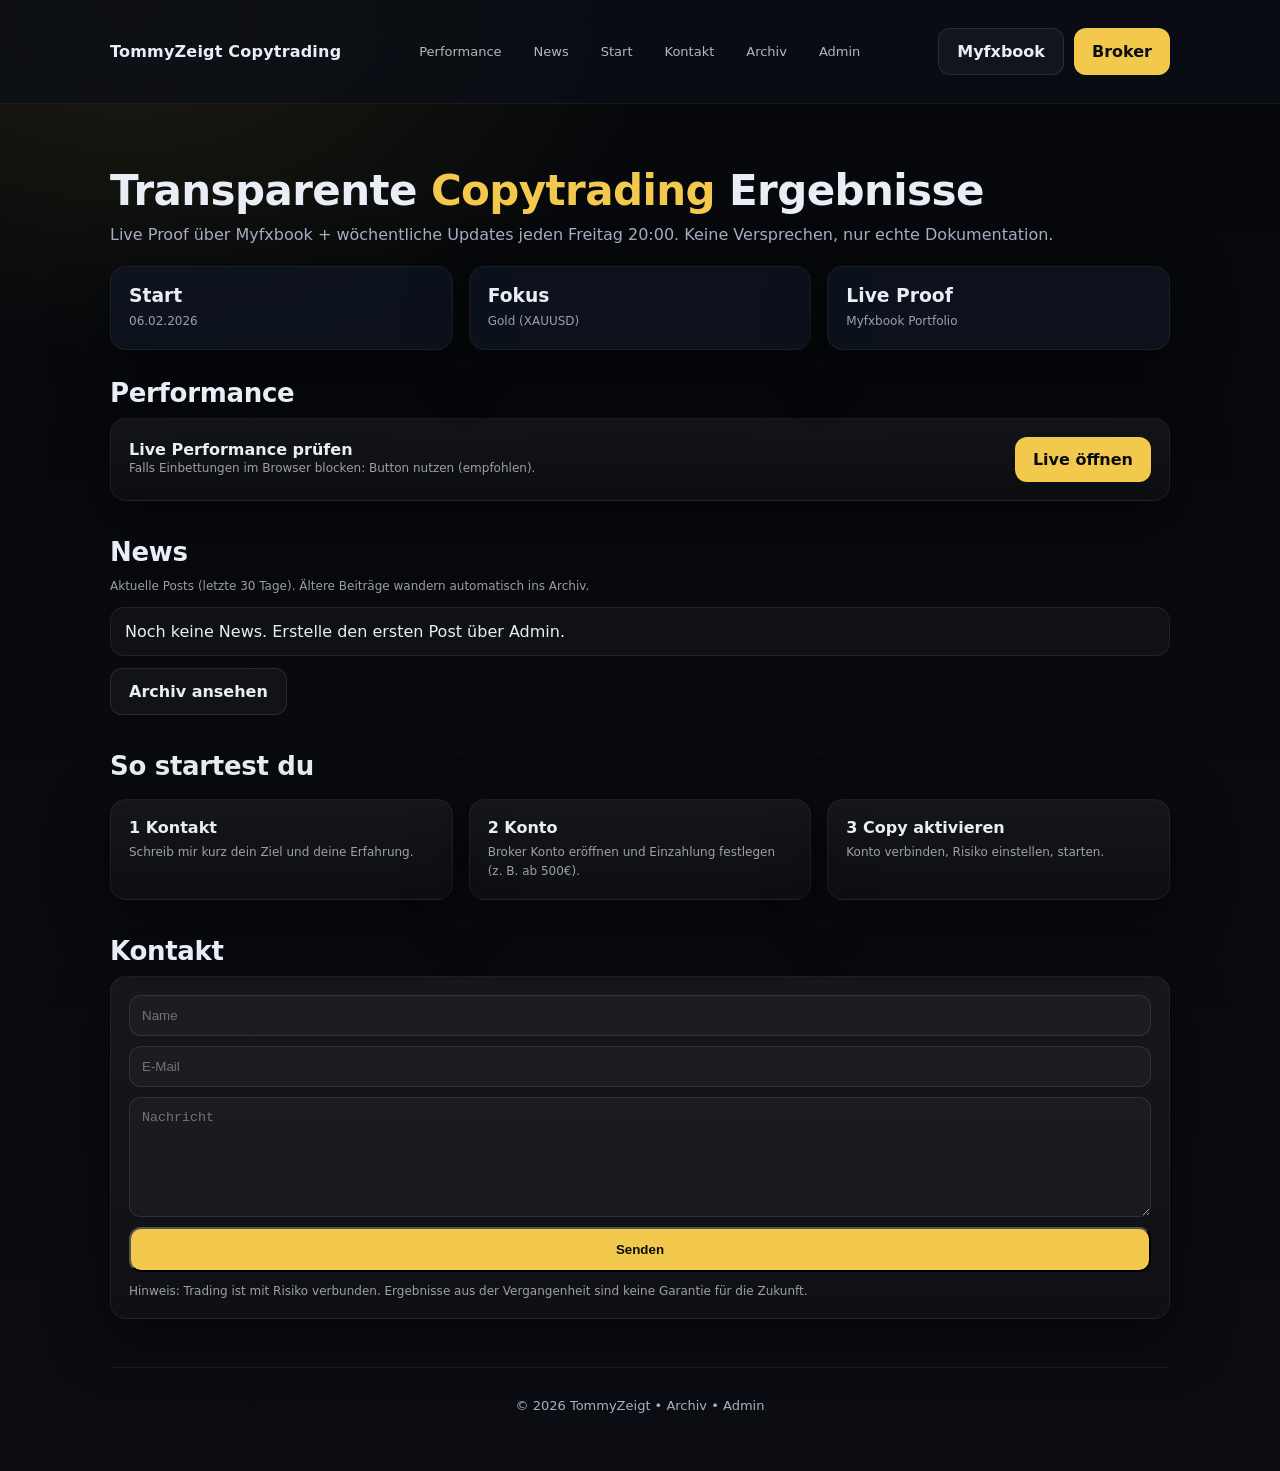
==== commit cb4b0e06: "Add files via upload" ====
--- a/index.html
+++ b/index.html
@@ -1,462 +1,188 @@
 <!doctype html>
 <html lang="de">
 <head>
-  <meta charset="utf-8" />
-  <meta name="viewport" content="width=device-width, initial-scale=1" />
-  <title>TommyZeigt – Copytrading Erfahrung</title>
-  <meta name="description" content="TommyZeigt dokumentiert seine echte Copytrading Erfahrung – transparent, nachvollziehbar, mit Live-Ergebnissen (Myfxbook) und klarer Schritt-für-Schritt Anleitung." />
-  <link rel="icon" href="assets/favicon.svg" />
-  <style>
-    :root{
-      --bg0:#05070a; --bg1:#0b0d12;
-      --text:#e9edf5; --muted:rgba(233,237,245,.72);
-      --gold:#f2c94c; --gold2:#ffda66;
-      --shadow:0 22px 70px rgba(0,0,0,.55);
-      --r:22px; --max:1180px;
-      --font:ui-sans-serif,system-ui,-apple-system,Segoe UI,Roboto,Helvetica,Arial,"Apple Color Emoji","Segoe UI Emoji";
-    }
-    *{box-sizing:border-box}
-    html{scroll-behavior:smooth}
-    body{
-      margin:0; font-family:var(--font); color:var(--text);
-      background:
-        radial-gradient(900px 600px at 10% 0%, rgba(242,201,76,.10), transparent 60%),
-        radial-gradient(900px 600px at 90% 10%, rgba(120,170,255,.10), transparent 60%),
-        radial-gradient(700px 520px at 50% 100%, rgba(242,201,76,.08), transparent 65%),
-        linear-gradient(180deg,var(--bg0),var(--bg1));
-      overflow-x:hidden;
-    }
-    a{color:inherit;text-decoration:none}
-    .container{max-width:var(--max);margin:0 auto;padding:0 22px}
-    .nav{position:sticky;top:0;z-index:50;backdrop-filter:blur(14px);background:rgba(5,7,10,.74);border-bottom:1px solid rgba(255,255,255,.06)}
-    .nav-inner{display:flex;align-items:center;justify-content:space-between;gap:12px;padding:14px 0}
-    .brand{display:flex;align-items:center;gap:10px}
-    .logo{width:36px;height:36px;border-radius:14px;background:linear-gradient(145deg,rgba(255,218,102,.95),rgba(242,201,76,.70));box-shadow:0 10px 30px rgba(242,201,76,.22);position:relative}
-    .logo:after{content:"Z";position:absolute;inset:0;display:flex;align-items:center;justify-content:center;font-weight:950;color:#0a0c10}
-    .brand-text{display:flex;flex-direction:column;line-height:1.1}
-    .brand-text .top{font-weight:900;letter-spacing:.2px}
-    .brand-text .sub{font-size:12px;color:var(--muted)}
-    .links{display:flex;gap:8px;flex-wrap:wrap;align-items:center}
-    .links a{font-size:13px;color:rgba(233,237,245,.76);padding:9px 10px;border-radius:14px;border:1px solid transparent}
-    .links a:hover{background:rgba(255,255,255,.04);border-color:rgba(255,255,255,.06)}
-    .cta{display:flex;gap:10px;align-items:center;flex-wrap:wrap}
-    .btn{display:inline-flex;align-items:center;justify-content:center;gap:10px;padding:11px 14px;border-radius:16px;border:1px solid rgba(255,255,255,.10);background:rgba(255,255,255,.04);color:var(--text);font-weight:850;font-size:14px;cursor:pointer;transition:transform .12s ease,filter .12s ease,border-color .12s ease;user-select:none}
-    .btn:hover{transform:translateY(-1px);filter:brightness(1.05);border-color:rgba(255,255,255,.14)}
-    .btn-gold{border:0;color:#0a0c10;background:linear-gradient(145deg,var(--gold2),var(--gold));box-shadow:0 18px 45px rgba(242,201,76,.22)}
-    .btn-soft{background:rgba(255,255,255,.03)}
-    .hero{padding:58px 0 26px}
-    .hero-grid{display:grid;grid-template-columns:1.15fr .85fr;gap:22px;align-items:stretch}
-    .kicker{display:inline-flex;align-items:center;gap:10px;padding:8px 12px;border-radius:999px;border:1px solid rgba(242,201,76,.22);background:rgba(242,201,76,.08);color:rgba(255,218,102,.95);font-size:13px}
-    h1{margin:14px 0 10px;font-size:50px;line-height:1.05;letter-spacing:-.9px;font-weight:950}
-    .grad{background:linear-gradient(90deg,#ffffff,#ffe9a6 45%,#f2c94c);-webkit-background-clip:text;background-clip:text;color:transparent}
-    .lead{margin:0 0 18px;color:var(--muted);font-size:16px;line-height:1.75;max-width:66ch}
-    .hero-actions{display:flex;gap:12px;flex-wrap:wrap;margin:18px 0 8px}
-    .badges{display:flex;gap:10px;flex-wrap:wrap;margin-top:10px}
-    .badge{font-size:13px;color:rgba(233,237,245,.78);padding:8px 10px;border-radius:999px;border:1px solid rgba(255,255,255,.08);background:rgba(255,255,255,.03)}
-    .card{border:1px solid rgba(255,255,255,.10);background:linear-gradient(180deg,rgba(255,255,255,.05),rgba(255,255,255,.02));border-radius:var(--r);box-shadow:var(--shadow)}
-    .side-card{padding:18px;position:relative;overflow:hidden}
-    .side-card:before{content:"";position:absolute;inset:-140px -160px auto auto;width:360px;height:360px;background:radial-gradient(circle at 30% 30%,rgba(242,201,76,.28),transparent 60%);filter:blur(2px)}
-    .side-card h3{margin:4px 0 10px;font-size:18px}
-    .mini{color:rgba(233,237,245,.70);font-size:13px;line-height:1.6}
-    .stat-grid{display:grid;grid-template-columns:1fr 1fr;gap:12px;margin-top:12px}
-    .stat{padding:14px;border-radius:16px;background:rgba(10,12,16,.55);border:1px solid rgba(255,255,255,.08)}
-    .stat .v{font-size:16px;font-weight:900}
-    .stat .k{font-size:12px;color:rgba(233,237,245,.68);margin-top:4px}
-    .sep{height:1px;background:rgba(255,255,255,.07);margin:14px 0}
-    .note{font-size:12px;color:rgba(233,237,245,.70);line-height:1.55}
-    .section{padding:44px 0}
-    .section h2{margin:0 0 10px;font-size:30px;letter-spacing:-.4px;font-weight:950}
-    .section p.top{margin:0 0 18px;color:var(--muted);line-height:1.75;max-width:82ch}
-    .grid3{display:grid;grid-template-columns:repeat(3,1fr);gap:16px}
-    .feature{padding:18px;border-radius:var(--r);background:rgba(10,12,16,.55);border:1px solid rgba(255,255,255,.08);position:relative;overflow:hidden;min-height:168px}
-    .feature:before{content:"";position:absolute;inset:auto auto -200px -170px;width:360px;height:360px;background:radial-gradient(circle at 60% 35%,rgba(242,201,76,.22),transparent 60%)}
-    .icon{width:46px;height:46px;border-radius:16px;display:flex;align-items:center;justify-content:center;background:rgba(242,201,76,.10);border:1px solid rgba(242,201,76,.22);color:rgba(255,218,102,.95);font-weight:950}
-    .feature h3{margin:12px 0 8px;font-size:17px}
-    .feature p{margin:0;color:rgba(233,237,245,.72);line-height:1.7;font-size:14px}
-    .split{display:grid;grid-template-columns:1.05fr .95fr;gap:18px;align-items:stretch}
-    .panel{padding:20px;border-radius:var(--r);background:rgba(10,12,16,.55);border:1px solid rgba(255,255,255,.08)}
-    .steps{display:grid;gap:12px}
-    .step{display:flex;gap:12px;align-items:flex-start;padding:14px;border-radius:16px;background:rgba(255,255,255,.03);border:1px solid rgba(255,255,255,.08)}
-    .num{width:34px;height:34px;border-radius:12px;display:flex;align-items:center;justify-content:center;background:rgba(242,201,76,.12);border:1px solid rgba(242,201,76,.22);color:rgba(255,218,102,.95);font-weight:950;flex:0 0 auto}
-    .step b{display:block;font-size:14px;margin-bottom:3px}
-    .step span{display:block;color:rgba(233,237,245,.70);font-size:13px;line-height:1.55}
-    .form{display:grid;gap:10px}
-    .input{width:100%;padding:12px 12px;border-radius:16px;border:1px solid rgba(255,255,255,.10);background:rgba(255,255,255,.03);color:var(--text);outline:none;font-size:14px}
-    textarea.input{min-height:120px;resize:vertical}
-    select.input option{background:#0a0c10;color:#e9edf5}
-    .small{font-size:12px;color:rgba(233,237,245,.68);line-height:1.5}
-    .embed-card{padding:0;overflow:hidden}
-    .embed-head{padding:14px 16px;border-bottom:1px solid rgba(255,255,255,.08);color:rgba(233,237,245,.78);font-size:13px;line-height:1.5;display:flex;gap:10px;align-items:center;justify-content:space-between;flex-wrap:wrap}
-    .footer{padding:26px 0 44px;border-top:1px solid rgba(255,255,255,.07);color:rgba(233,237,245,.70);font-size:12px}
-    .footer a{color:rgba(233,237,245,.86);text-decoration:underline}
-    .tz-support-fab{position:fixed;right:18px;bottom:18px;z-index:9999;width:56px;height:56px;border-radius:18px;border:1px solid rgba(255,255,255,.10);background:linear-gradient(145deg,rgba(242,201,76,.18),rgba(242,201,76,.08));color:#e9edf5;font-size:22px;cursor:pointer;box-shadow:0 18px 55px rgba(0,0,0,.55);transition:transform .12s ease,filter .12s ease}
-    .tz-support-fab:hover{transform:translateY(-1px);filter:brightness(1.08)}
-    .tz-chat{position:fixed;right:18px;bottom:86px;z-index:10000;width:min(390px,calc(100vw - 36px));border-radius:20px;border:1px solid rgba(255,255,255,.10);background:rgba(10,12,16,.92);backdrop-filter:blur(12px);box-shadow:0 18px 55px rgba(0,0,0,.55);overflow:hidden;display:none}
-    .tz-chat.show{display:block;animation:tzPop .18s ease}
-    @keyframes tzPop{from{transform:translateY(8px);opacity:0}to{transform:translateY(0);opacity:1}}
-    .tz-chat-head{display:flex;align-items:center;justify-content:space-between;gap:10px;padding:12px 12px;border-bottom:1px solid rgba(255,255,255,.08);background:rgba(255,255,255,.03)}
-    .tz-chat-title{font-weight:950}
-    .tz-chat-actions{display:flex;gap:8px;align-items:center}
-    .tz-chip{padding:7px 9px;border-radius:12px;border:1px solid rgba(255,255,255,.10);background:rgba(255,255,255,.04);color:rgba(233,237,245,.92);font-weight:900;font-size:12px;cursor:pointer}
-    .tz-chat-close{padding:7px 10px;border-radius:12px;border:1px solid rgba(255,255,255,.10);background:rgba(255,255,255,.04);color:rgba(233,237,245,.92);font-weight:950;cursor:pointer}
-    .tz-chat-body{padding:12px;height:180px;overflow:auto}
-    .tz-bubble{max-width:92%;padding:10px 12px;border-radius:16px;margin:0 0 10px;border:1px solid rgba(255,255,255,.10);font-size:13px;line-height:1.5}
-    .tz-bubble-bot{background:rgba(242,201,76,.08);border-color:rgba(242,201,76,.18);color:rgba(233,237,245,.92)}
-    .tz-bubble-user{margin-left:auto;background:rgba(255,255,255,.04);color:rgba(233,237,245,.88)}
-    .tz-chat-form{padding:12px;display:grid;gap:8px;border-top:1px solid rgba(255,255,255,.08)}
-    .tz-chat-input{width:100%;padding:10px 10px;border-radius:14px;border:1px solid rgba(255,255,255,.10);background:rgba(255,255,255,.03);color:rgba(233,237,245,.92);outline:none;font-size:13px}
-    .tz-chat-textarea{min-height:84px;resize:vertical}
-    .tz-chat-send{padding:11px 12px;border-radius:14px;border:0;background:linear-gradient(145deg,rgba(255,218,102,.95),rgba(242,201,76,.85));color:#0a0c10;font-weight:950;cursor:pointer}
-    .tz-chat-small{font-size:12px;color:rgba(233,237,245,.68);line-height:1.45}
-    .modal-backdrop{position:fixed;inset:0;background:rgba(0,0,0,.55);backdrop-filter:blur(8px);display:none;z-index:9997}
-    .modal-backdrop.show{display:block}
-    .modal{position:fixed;left:50%;top:50%;transform:translate(-50%,-50%);width:min(720px,calc(100% - 28px));border-radius:22px;border:1px solid rgba(255,255,255,.12);background:rgba(10,12,16,.92);box-shadow:var(--shadow);display:none;z-index:9998;overflow:hidden}
-    .modal.show{display:block;animation:tzPop .18s ease}
-    .modal-head{display:flex;align-items:center;justify-content:space-between;gap:10px;padding:12px 14px;border-bottom:1px solid rgba(255,255,255,.08);background:rgba(255,255,255,.03)}
-    .modal-title{font-weight:950}
-    .modal-close{padding:8px 10px;border-radius:14px;border:1px solid rgba(255,255,255,.10);background:rgba(255,255,255,.04);color:rgba(233,237,245,.92);font-weight:950;cursor:pointer}
-    .modal-body{padding:14px}
-    @media (max-width:980px){.hero-grid,.split{grid-template-columns:1fr}h1{font-size:40px}}
-    @media (max-width:780px){.grid3{grid-template-columns:1fr}.links{display:none}}
-  </style>
+<meta charset="utf-8">
+<meta name="viewport" content="width=device-width, initial-scale=1">
+<title>TommyZeigt Copytrading</title>
+<meta name="description" content="TommyZeigt dokumentiert Copytrading Ergebnisse transparent. Live Proof über Myfxbook, Wochenupdates, klarer Ablauf.">
+<style>
+:root{
+  --bg:#06080c; --card:#0f141d; --card2:#101826;
+  --text:#e9edf5; --muted:#a7b0c2;
+  --gold:#f2c94c; --line:rgba(255,255,255,.06);
+  --r:16px; --max:1100px;
+  --shadow:0 18px 55px rgba(0,0,0,.55);
+  --font:ui-sans-serif,system-ui,-apple-system,Segoe UI,Roboto,Helvetica,Arial;
+}
+*{box-sizing:border-box}
+html{scroll-behavior:smooth}
+body{margin:0;font-family:var(--font);background:radial-gradient(900px 600px at 10% 0%, rgba(242,201,76,.10), transparent 60%),linear-gradient(180deg,#05070a,#0b0d12);color:var(--text)}
+a{color:inherit;text-decoration:none}
+.container{max-width:var(--max);margin:auto;padding:28px 20px}
+header{position:sticky;top:0;z-index:20;background:rgba(11,15,23,.78);backdrop-filter:blur(14px);border-bottom:1px solid var(--line)}
+.nav{display:flex;align-items:center;justify-content:space-between;gap:12px}
+.brand{font-weight:900;letter-spacing:.2px}
+.menu{display:flex;gap:10px;flex-wrap:wrap}
+.menu a{font-size:13px;color:rgba(233,237,245,.76);padding:10px 10px;border-radius:12px;border:1px solid transparent}
+.menu a:hover{background:rgba(255,255,255,.04);border-color:rgba(255,255,255,.06)}
+.btn{display:inline-flex;align-items:center;justify-content:center;padding:13px 18px;border-radius:12px;background:var(--gold);color:#0a0c10;font-weight:900}
+.btn2{display:inline-flex;align-items:center;justify-content:center;padding:13px 18px;border-radius:12px;background:rgba(255,255,255,.04);border:1px solid rgba(255,255,255,.10);color:var(--text);font-weight:850}
+.hero{padding:18px 0 10px}
+h1{font-size:42px;margin:16px 0 6px;letter-spacing:-.6px}
+.gold{color:var(--gold)}
+p{color:var(--muted);line-height:1.7;margin:0}
+.grid{display:grid;grid-template-columns:repeat(auto-fit,minmax(220px,1fr));gap:16px;margin-top:18px}
+.card{background:linear-gradient(180deg,rgba(255,255,255,.05),rgba(255,255,255,.02));border:1px solid var(--line);border-radius:var(--r);padding:18px;box-shadow:var(--shadow)}
+.kpi{background:rgba(16,24,38,.65)}
+.kpi h3{margin:0 0 6px}
+.section{padding:18px 0}
+.section h2{margin:0 0 10px;font-size:26px;letter-spacing:-.3px}
+.news-item{padding:14px;border-radius:14px;background:rgba(255,255,255,.03);border:1px solid rgba(255,255,255,.08)}
+.news-top{display:flex;align-items:center;justify-content:space-between;gap:12px;flex-wrap:wrap}
+.news-date{font-size:12px;color:rgba(233,237,245,.65)}
+.news-title{font-weight:900}
+.news-summary{margin-top:6px;color:rgba(233,237,245,.75);font-size:14px;line-height:1.6}
+footer{margin-top:30px;padding:30px 0;text-align:center;font-size:13px;color:#a7b0c2;border-top:1px solid var(--line)}
+.small{font-size:12px;color:rgba(233,237,245,.65);line-height:1.55}
+@media(max-width:820px){.menu{display:none}h1{font-size:34px}}
+</style>
 </head>
 <body id="top">
-<header class="nav">
-  <div class="container nav-inner">
-    <div class="brand">
-      <div class="logo" aria-hidden="true"></div>
-      <div class="brand-text">
-        <div class="top">TommyZeigt</div>
-        <div class="sub">Copytrading Erfahrung • Transparenz • Myfxbook</div>
-      </div>
+<header>
+  <div class="container nav">
+    <div class="brand">TommyZeigt Copytrading</div>
+    <div class="menu">
+      <a href="#performance">Performance</a>
+      <a href="#news">News</a>
+      <a href="#start">Start</a>
+      <a href="#kontakt">Kontakt</a>
+      <a href="archive.html">Archiv</a>
+      <a href="admin.html">Admin</a>
     </div>
-    <nav class="links" aria-label="Seitenmenü">
-      <a href="#top" data-scroll>Start</a>
-      <a href="#story" data-scroll>Über mich</a>
-      <a href="#setup" data-scroll>Setup</a>
-      <a href="#results" data-scroll>Ergebnisse</a>
-      <a href="#start" data-scroll>So startest du</a>
-      <a href="#kontakt" data-scroll>Kontakt</a>
-      <a href="investor-login.html">Investor Zone</a>
-    </nav>
-    <div class="cta">
-      <a class="btn btn-soft" href="https://www.myfxbook.com/portfolio/tommyzeigt/11931259" target="_blank" rel="noopener">Myfxbook</a>
-      <button class="btn btn-gold" type="button" data-open="apply">Bewerbung</button>
+    <div style="display:flex;gap:10px;flex-wrap:wrap">
+      <a class="btn2" target="_blank" rel="noopener" href="https://www.myfxbook.com/portfolio/tommyzeigt/11931259">Myfxbook</a>
+      <a class="btn" target="_blank" rel="noopener" href="https://de.puprime.partners/forex-trading-account/?utm_source=promo&utm_medium=social&utm_campaign=RAF&utm_term=NA&utm_content=NA&c=jOA3lsRMqyLSI0uMpPz5Yw==">Broker</a>
     </div>
   </div>
 </header>
 
-<main>
-<section class="hero">
-  <div class="container hero-grid">
-    <div>
-      <div class="kicker">Echte Ergebnisse • Dokumentiert • Kein Marketing</div>
-      <h1><span class="grad">Ich zeige</span> meine echte Copytrading Erfahrung.</h1>
-      <p class="lead">
-        Ich bin Investor und nutze Copytrading selbst. Auf dieser Seite dokumentiere ich meine Ergebnisse, meinen Ablauf und meine Learnings – transparent und nachvollziehbar.
-        Keine Versprechen. Nur echte Praxis.
-      </p>
-      <div class="hero-actions">
-        <a class="btn btn-gold" href="#results" data-scroll>Ergebnisse ansehen</a>
-        <a class="btn" href="#start" data-scroll>So kannst du starten</a>
+<main class="container">
+  <section class="hero">
+    <h1>Transparente <span class="gold">Copytrading</span> Ergebnisse</h1>
+    <p>Live Proof über Myfxbook + wöchentliche Updates jeden Freitag 20:00. Keine Versprechen, nur echte Dokumentation.</p>
+
+    <div class="grid" style="margin-top:18px">
+      <div class="card kpi">
+        <h3>Start</h3>
+        <div class="small">06.02.2026</div>
       </div>
-      <div class="badges">
-        <div class="badge">Live Tracking via Myfxbook</div>
-        <div class="badge">Fokus: Gold (XAUUSD)</div>
-        <div class="badge">Support per Live-Chat & Formular</div>
+      <div class="card kpi">
+        <h3>Fokus</h3>
+        <div class="small">Gold (XAUUSD)</div>
+      </div>
+      <div class="card kpi">
+        <h3>Live Proof</h3>
+        <div class="small">Myfxbook Portfolio</div>
       </div>
     </div>
+  </section>
 
-    <aside class="card side-card">
-      <h3>Transparenz Snapshot</h3>
-      <div class="mini">Du siehst öffentlich nachvollziehbare Daten (Myfxbook) und bekommst einen klaren Start-Ablauf. Ich begleite dich beim Setup, wenn du willst.</div>
+  <section id="performance" class="section">
+    <h2>Performance</h2>
+    <div class="card">
+      <div style="display:flex;gap:12px;flex-wrap:wrap;align-items:center;justify-content:space-between">
+        <div>
+          <div style="font-weight:900">Live Performance prüfen</div>
+          <div class="small">Falls Einbettungen im Browser blocken: Button nutzen (empfohlen).</div>
+        </div>
+        <a class="btn" target="_blank" rel="noopener" href="https://www.myfxbook.com/portfolio/tommyzeigt/11931259">Live öffnen</a>
+      </div>
+    </div>
+  </section>
 
-      <div class="stat-grid" role="list" aria-label="Highlights">
-        <div class="stat" role="listitem"><div class="v">Live Ergebnisse</div><div class="k">öffentlich / nachvollziehbar</div></div>
-        <div class="stat" role="listitem"><div class="v">Setup Klarheit</div><div class="k">Schritt-für-Schritt</div></div>
-        <div class="stat" role="listitem"><div class="v">Ehrlich</div><div class="k">mit Risiko-Hinweis</div></div>
-        <div class="stat" role="listitem"><div class="v">Business Look</div><div class="k">Premium Branding</div></div>
+  <section id="news" class="section">
+    <h2>News</h2>
+    <p class="small">Aktuelle Posts (letzte 30 Tage). Ältere Beiträge wandern automatisch ins Archiv.</p>
+    <div id="newsList" class="grid" style="grid-template-columns:1fr; margin-top:12px"></div>
+    <div style="margin-top:12px">
+      <a class="btn2" href="archive.html">Archiv ansehen</a>
+    </div>
+  </section>
+
+  <section id="start" class="section">
+    <h2>So startest du</h2>
+    <div class="grid">
+      <div class="card">
+        <div style="font-weight:900;margin-bottom:6px">1 Kontakt</div>
+        <div class="small">Schreib mir kurz dein Ziel und deine Erfahrung.</div>
       </div>
+      <div class="card">
+        <div style="font-weight:900;margin-bottom:6px">2 Konto</div>
+        <div class="small">Broker Konto eröffnen und Einzahlung festlegen (z. B. ab 500€).</div>
+      </div>
+      <div class="card">
+        <div style="font-weight:900;margin-bottom:6px">3 Copy aktivieren</div>
+        <div class="small">Konto verbinden, Risiko einstellen, starten.</div>
+      </div>
+    </div>
+  </section>
 
-      <div class="sep"></div>
-      <div class="note">Hinweis: Trading ist mit Risiko verbunden. Ergebnisse aus der Vergangenheit sind keine Garantie für zukünftige Entwicklungen.</div>
-    </aside>
-  </div>
-</section>
-
-<section id="story" class="section">
-  <div class="container">
-    <h2>Über mich</h2>
-    <p class="top">
-      Ich bin Tommy. Ich trade nicht für andere und gebe keine Finanzberatung. Ich nutze Copytrading selbst als Investor und dokumentiere hier transparent meinen Weg, meine Ergebnisse und meine Learnings.
-      Ziel ist ein realistischer Einblick – ohne Versprechen und ohne Show.
-    </p>
-
-    <div class="grid3">
-      <div class="feature"><div class="icon">01</div><h3>Warum TommyZeigt</h3><p>Weil ich lieber zeige, wie es wirklich läuft – statt irgendwas zu versprechen.</p></div>
-      <div class="feature"><div class="icon">02</div><h3>Wofür ich stehe</h3><p>Transparenz, klare Schritte, saubere Kommunikation und ein seriöser Auftritt.</p></div>
-      <div class="feature"><div class="icon">03</div><h3>Für wen das ist</h3><p>Für Menschen, die Copytrading verstehen wollen und einen klaren Start-Ablauf suchen.</p></div>
-    </div>
-  </div>
-</section>
-
-<section id="setup" class="section">
-  <div class="container split">
-    <div class="panel">
-      <h2>Mein Setup</h2>
-      <p class="top">Das ist die Struktur, mit der ich arbeite. Du kannst sie als Orientierung nutzen. Details können je nach Konto und System variieren.</p>
-
-      <div class="steps">
-        <div class="step"><div class="num">1</div><div><b>Broker & Konto</b><span>Ein Konto mit klaren Regeln (Einzahlung, Risiko, Hebel). Ich nutze einen Broker-Partner-Link für den Start.</span></div></div>
-        <div class="step"><div class="num">2</div><div><b>Copy Verbindung</b><span>Das Konto wird mit einem Copy-System verbunden, damit Trades automatisch übernommen werden können.</span></div></div>
-        <div class="step"><div class="num">3</div><div><b>Kontrolle & Risiko</b><span>Risikoeinstellungen prüfen, Lot/Multiplier sauber setzen, Drawdown verstehen – bevor du startest.</span></div></div>
-      </div>
-
-      <div class="sep"></div>
-      <div class="mini">Broker-Link: <a class="btn btn-gold" style="margin-top:10px" href="https://de.puprime.partners/forex-trading-account/?utm_source=promo&utm_medium=social&utm_campaign=RAF&utm_term=NA&utm_content=NA&c=jOA3lsRMqyLSI0uMpPz5Yw==" target="_blank" rel="noopener">Broker öffnen</a></div>
-    </div>
-
-    <div class="panel" id="kontakt">
-      <h2>Kontakt</h2>
-      <p class="top">Wenn du Fragen hast oder Hilfe beim Setup willst: schick mir eine Anfrage. Ich antworte per E-Mail.</p>
-
-      <form id="leadForm" class="form" action="https://formspree.io/f/mkovrqqq" method="POST">
-        <input type="hidden" name="_subject" value="Kontakt – TommyZeigt" />
-        <input class="input" type="text" name="name" placeholder="Name" required />
-        <input class="input" type="email" name="email" placeholder="E-Mail" required />
-        <textarea class="input" name="message" placeholder="Worum geht es? (z.B. Setup, Verständnis, Start)" required></textarea>
-        <button class="btn btn-gold" type="submit">Anfrage senden</button>
-        <div class="small">Mit dem Absenden akzeptierst du, dass du kontaktiert wirst. Keine Weitergabe an Dritte.</div>
+  <section id="kontakt" class="section">
+    <h2>Kontakt</h2>
+    <div class="card">
+      <form action="https://formspree.io/f/mkovrqqq" method="POST" style="display:grid;gap:10px">
+        <input name="name" placeholder="Name" required style="padding:12px;border-radius:12px;border:1px solid rgba(255,255,255,.10);background:rgba(255,255,255,.03);color:#e9edf5">
+        <input name="email" type="email" placeholder="E-Mail" required style="padding:12px;border-radius:12px;border:1px solid rgba(255,255,255,.10);background:rgba(255,255,255,.03);color:#e9edf5">
+        <textarea name="message" placeholder="Nachricht" required style="padding:12px;border-radius:12px;border:1px solid rgba(255,255,255,.10);background:rgba(255,255,255,.03);color:#e9edf5;min-height:120px"></textarea>
+        <button class="btn" type="submit">Senden</button>
+        <div class="small">Hinweis: Trading ist mit Risiko verbunden. Ergebnisse aus der Vergangenheit sind keine Garantie für die Zukunft.</div>
       </form>
     </div>
-  </div>
-</section>
+  </section>
 
-<section id="results" class="section">
-  <div class="container">
-    <h2>Ergebnisse</h2>
-    <p class="top">Hier findest du die öffentlich einsehbaren Daten. Falls ein Browser das Einbetten blockt, nutze den Button – das ist normal.</p>
-
-    <div class="grid3">
-      <div class="feature"><div class="icon">↗</div><h3>Myfxbook Live</h3><p>Performance & Historie öffentlich nachvollziehbar.</p><div style="margin-top:12px"><a class="btn btn-gold" href="https://www.myfxbook.com/portfolio/tommyzeigt/11931259" target="_blank" rel="noopener">Myfxbook öffnen</a></div></div>
-      <div class="feature"><div class="icon">⚠</div><h3>Risiko Hinweis</h3><p>Copytrading kann Gewinne bringen, aber auch Verluste. Handle verantwortungsvoll und starte realistisch.</p></div>
-      <div class="feature"><div class="icon">✓</div><h3>Mein Fokus</h3><p>Struktur, Transparenz und klare Schritte – statt Hype.</p></div>
-    </div>
-
-    <div style="height:16px"></div>
-
-    <div class="card embed-card">
-      <div class="embed-head">
-        <div>Live-Ansicht (falls verfügbar)</div>
-        <div style="display:flex;gap:10px;flex-wrap:wrap">
-          <a class="btn btn-soft" href="https://www.myfxbook.com/portfolio/tommyzeigt/11931259" target="_blank" rel="noopener">Direkt öffnen</a>
-          <button class="btn" type="button" data-open="apply">Bewerbung</button>
-        </div>
-      </div>
-      <iframe title="Myfxbook" src="https://www.myfxbook.com/portfolio/tommyzeigt/11931259" style="width:100%;height:640px;border:0;"></iframe>
-    </div>
-  </div>
-</section>
-
-<section id="start" class="section">
-  <div class="container split">
-    <div class="panel">
-      <h2>So kannst du starten</h2>
-      <p class="top">Ein klarer Ablauf – ohne Technik-Stress.</p>
-
-      <div class="steps">
-        <div class="step"><div class="num">1</div><div><b>Bewerbung / Kontakt</b><span>Schick deine Anfrage. Ich kläre kurz, ob das Setup zu dir passt.</span></div></div>
-        <div class="step"><div class="num">2</div><div><b>Broker Konto</b><span>Account eröffnen und Einzahlung festlegen (realistisch starten, z. B. ab 500€).</span></div></div>
-        <div class="step"><div class="num">3</div><div><b>Copy verbinden</b><span>Konto verbinden, Risiko einstellen, Testphase starten.</span></div></div>
-      </div>
-
-      <div class="sep"></div>
-      <div class="note">Ich bin kein Finanzberater. Alles dient der Information und zeigt nur meine Erfahrung.</div>
-    </div>
-
-    <div class="panel">
-      <h2>Investment Stufen</h2>
-      <p class="top">Als Orientierung – du entscheidest selbst, was zu dir passt.</p>
-
-      <div class="steps">
-        <div class="step"><div class="num">€</div><div><b>500€ – Einstieg</b><span>Für den Start und erste Erfahrungen.</span></div></div>
-        <div class="step"><div class="num">€</div><div><b>1.000€ – Standard</b><span>Solider Einstieg mit mehr Spielraum.</span></div></div>
-        <div class="step"><div class="num">€</div><div><b>3.000€ – Fortgeschritten</b><span>Für strukturiertere Umsetzung.</span></div></div>
-        <div class="step"><div class="num">€</div><div><b>5.000€ – Premium</b><span>Mehr Möglichkeiten bei Risiko-Management.</span></div></div>
-        <div class="step"><div class="num">€</div><div><b>10.000€+ – VIP</b><span>Für Investoren mit klarer Planung.</span></div></div>
-      </div>
-
-      <div style="margin-top:12px">
-        <button class="btn btn-gold" type="button" data-open="apply">Bewerbung starten</button>
-      </div>
-    </div>
-  </div>
-</section>
-
-<section class="footer">
-  <div class="container">
-    <div>© <span id="y"></span> TommyZeigt • <a href="https://www.myfxbook.com/portfolio/tommyzeigt/11931259" target="_blank" rel="noopener">Myfxbook</a></div>
-    <div style="margin-top:8px">Risk Disclaimer: Trading kann zu Verlusten führen. Handle verantwortungsvoll.</div>
-  </div>
-</section>
+  <footer>
+    © <span id="y"></span> TommyZeigt • <a href="archive.html">Archiv</a> • <a href="admin.html">Admin</a>
+  </footer>
 </main>
 
-<div id="applyBackdrop" class="modal-backdrop" aria-hidden="true"></div>
-<div id="applyModal" class="modal" aria-hidden="true" role="dialog" aria-label="Bewerbung">
-  <div class="modal-head">
-    <div class="modal-title">Bewerbung</div>
-    <button class="modal-close" type="button" data-close="apply">✕</button>
-  </div>
-  <div class="modal-body">
-    <div class="mini" style="margin-bottom:10px">Bewerbung ist Pflicht. Danach bekommst du Rückmeldung per E-Mail.</div>
+<script>
+document.getElementById('y').textContent = new Date().getFullYear();
 
-    <form id="applyForm" class="form" method="POST" action="https://formspree.io/f/mkovrqqq">
-      <input type="hidden" name="_subject" value="Bewerbung – TommyZeigt" />
-      <input type="hidden" name="_redirect" value="apply-thankyou.html" />
-      <input class="input" name="name" placeholder="Name" required />
-      <input class="input" name="email" type="email" placeholder="E-Mail" required />
+function daysBetween(a,b){
+  const ms = 24*60*60*1000;
+  return Math.floor((a-b)/ms);
+}
 
-      <select class="input" name="investment_level" required>
-        <option value="" disabled selected>Investment Stufe auswählen</option>
-        <option value="500 Einstieg">500€ – Einstieg</option>
-        <option value="1000 Standard">1.000€ – Standard</option>
-        <option value="3000 Fortgeschritten">3.000€ – Fortgeschritten</option>
-        <option value="5000 Premium">5.000€ – Premium</option>
-        <option value="10000 VIP">10.000€+ – VIP</option>
-      </select>
+async function loadNews(){
+  const el = document.getElementById('newsList');
+  try{
+    const res = await fetch('posts.json', {cache:'no-store'});
+    const posts = await res.json();
+    const now = new Date();
+    const recent = posts
+      .map(p => ({...p, _d: new Date(p.date + "T00:00:00")}))
+      .sort((x,y)=> y._d - x._d)
+      .filter(p => daysBetween(now, p._d) <= 30);
 
-      <select class="input" name="experience" required>
-        <option value="" disabled selected>Erfahrung auswählen</option>
-        <option value="Anfaenger">Anfänger</option>
-        <option value="Grundkenntnisse">Grundkenntnisse</option>
-        <option value="Erfahren">Erfahren</option>
-      </select>
-
-      <textarea class="input" name="message" placeholder="Kurz: Was ist dein Ziel & wie viel Zeit hast du?" required></textarea>
-
-      <button class="btn btn-gold" type="submit">Bewerbung senden</button>
-      <div class="small">Hinweis: Trading ist mit Risiken verbunden. Vergangene Ergebnisse sind keine Garantie für zukünftige Entwicklungen.</div>
-    </form>
-  </div>
-</div>
-
-<button id="tzSupportFab" class="tz-support-fab" type="button" aria-label="Support Chat öffnen">💬</button>
-
-<div id="tzChat" class="tz-chat" aria-hidden="true">
-  <div class="tz-chat-head">
-    <div class="tz-chat-title">Support</div>
-    <div class="tz-chat-actions">
-      <button type="button" class="tz-chip" onclick="TZ_CHAT.setLang('de')">DE</button>
-      <button type="button" class="tz-chip" onclick="TZ_CHAT.setLang('en')">EN</button>
-      <button type="button" class="tz-chat-close" aria-label="Schließen" onclick="TZ_CHAT.close()">✕</button>
-    </div>
-  </div>
-
-  <div class="tz-chat-body" id="tzChatBody">
-    <div class="tz-bubble tz-bubble-bot" id="tzChatIntro"></div>
-  </div>
-
-  <form class="tz-chat-form" id="tzChatForm">
-    <input class="tz-chat-input" name="email" type="email" placeholder="E-Mail" required />
-    <input class="tz-chat-input" name="name" type="text" placeholder="Name" required />
-    <textarea class="tz-chat-input tz-chat-textarea" name="message" placeholder="Nachricht" required></textarea>
-    <button class="tz-chat-send" type="submit">Senden</button>
-    <div class="tz-chat-small">Deine Nachricht wird per E-Mail zugestellt. Deine E-Mail bleibt verborgen.</div>
-  </form>
-</div>
-
-<script>
-(function(){
-  const backdrop = document.getElementById('applyBackdrop');
-  const modal = document.getElementById('applyModal');
-
-  function openApply(){
-    backdrop.classList.add('show');
-    modal.classList.add('show');
-    backdrop.setAttribute('aria-hidden','false');
-    modal.setAttribute('aria-hidden','false');
-  }
-  function closeApply(){
-    backdrop.classList.remove('show');
-    modal.classList.remove('show');
-    backdrop.setAttribute('aria-hidden','true');
-    modal.setAttribute('aria-hidden','true');
-  }
-
-  document.querySelectorAll('a[data-scroll]').forEach(a=>{
-    a.addEventListener('click', (e)=>{
-      const id = a.getAttribute('href');
-      if(id && id.startsWith('#')){
-        e.preventDefault();
-        document.querySelector(id)?.scrollIntoView({behavior:'smooth', block:'start'});
-      }
-    });
-  });
-
-  document.querySelectorAll('[data-open="apply"]').forEach(el=>el.addEventListener('click', openApply));
-  document.querySelectorAll('[data-close="apply"]').forEach(el=>el.addEventListener('click', closeApply));
-  backdrop.addEventListener('click', closeApply);
-  document.addEventListener('keydown', (e)=>{ if(e.key === "Escape") closeApply(); });
-
-  document.getElementById('y').textContent = new Date().getFullYear();
-
-  window.TZ_CHAT = (() => {
-    const el = document.getElementById('tzChat');
-    const intro = document.getElementById('tzChatIntro');
-    const body = document.getElementById('tzChatBody');
-    const form = document.getElementById('tzChatForm');
-    const fab = document.getElementById('tzSupportFab');
-
-    let lang = (navigator.language || 'de').toLowerCase().startsWith('de') ? 'de' : 'en';
-
-    const copy = {
-      de: { intro: "Hi 👋 Schreib hier deine Anfrage. Deine Nachricht wird per E-Mail zugestellt. Du bekommst Antwort per E-Mail.", sent: "Gesendet ✅ Wir melden uns so schnell wie möglich.", err: "Konnte gerade nicht senden. Bitte versuch es später nochmal." },
-      en: { intro: "Hi 👋 Send your request here. You’ll receive a reply by email.", sent: "Sent ✅ We’ll reply as soon as possible.", err: "Could not send right now. Please try again later." }
-    };
-
-    function renderIntro(){ intro.textContent = copy[lang].intro; }
-
-    function bubble(text, cls){
-      const div = document.createElement('div');
-      div.className = 'tz-bubble ' + cls;
-      div.textContent = text;
-      body.appendChild(div);
-      body.scrollTop = body.scrollHeight;
+    if(!recent.length){
+      el.innerHTML = '<div class="news-item">Noch keine News. Erstelle den ersten Post über Admin.</div>';
+      return;
     }
 
-    async function send(payload){
-      const res = await fetch("https://formspree.io/f/mkovrqqq", {
-        method: "POST",
-        headers: { "Accept": "application/json", "Content-Type": "application/json" },
-        body: JSON.stringify(payload)
-      });
-      return res.ok;
-    }
-
-    function open(){ el.classList.add('show'); el.setAttribute('aria-hidden', 'false'); renderIntro(); }
-    function close(){ el.classList.remove('show'); el.setAttribute('aria-hidden', 'true'); }
-    function setLang(l){ lang = l; renderIntro(); }
-
-    fab?.addEventListener('click', ()=>{ el.classList.contains('show') ? close() : open(); });
-
-    form?.addEventListener('submit', async (e) => {
-      e.preventDefault();
-      const fd = new FormData(form);
-      const name = String(fd.get('name') || '').trim();
-      const email = String(fd.get('email') || '').trim();
-      const message = String(fd.get('message') || '').trim();
-      if(!name || !email || !message) return;
-
-      bubble(name + ": " + message, "tz-bubble-user");
-      const ok = await send({ name, email, message, source: "LiveChat" });
-      bubble(ok ? copy[lang].sent : copy[lang].err, "tz-bubble-bot");
-      if(ok) form.reset();
-    });
-
-    renderIntro();
-    return { open, close, setLang };
-  })();
-})();
+    el.innerHTML = recent.map(p => `
+      <div class="news-item">
+        <div class="news-top">
+          <div class="news-title">${p.title}</div>
+          <div class="news-date">${p.date}</div>
+        </div>
+        <div class="news-summary">${p.summary || ''}</div>
+      </div>
+    `).join('');
+  }catch(e){
+    el.innerHTML = '<div class="news-item">Konnte posts.json nicht laden. Prüfe ob posts.json im gleichen Ordner liegt.</div>';
+  }
+}
+loadNews();
 </script>
 </body>
 </html>
